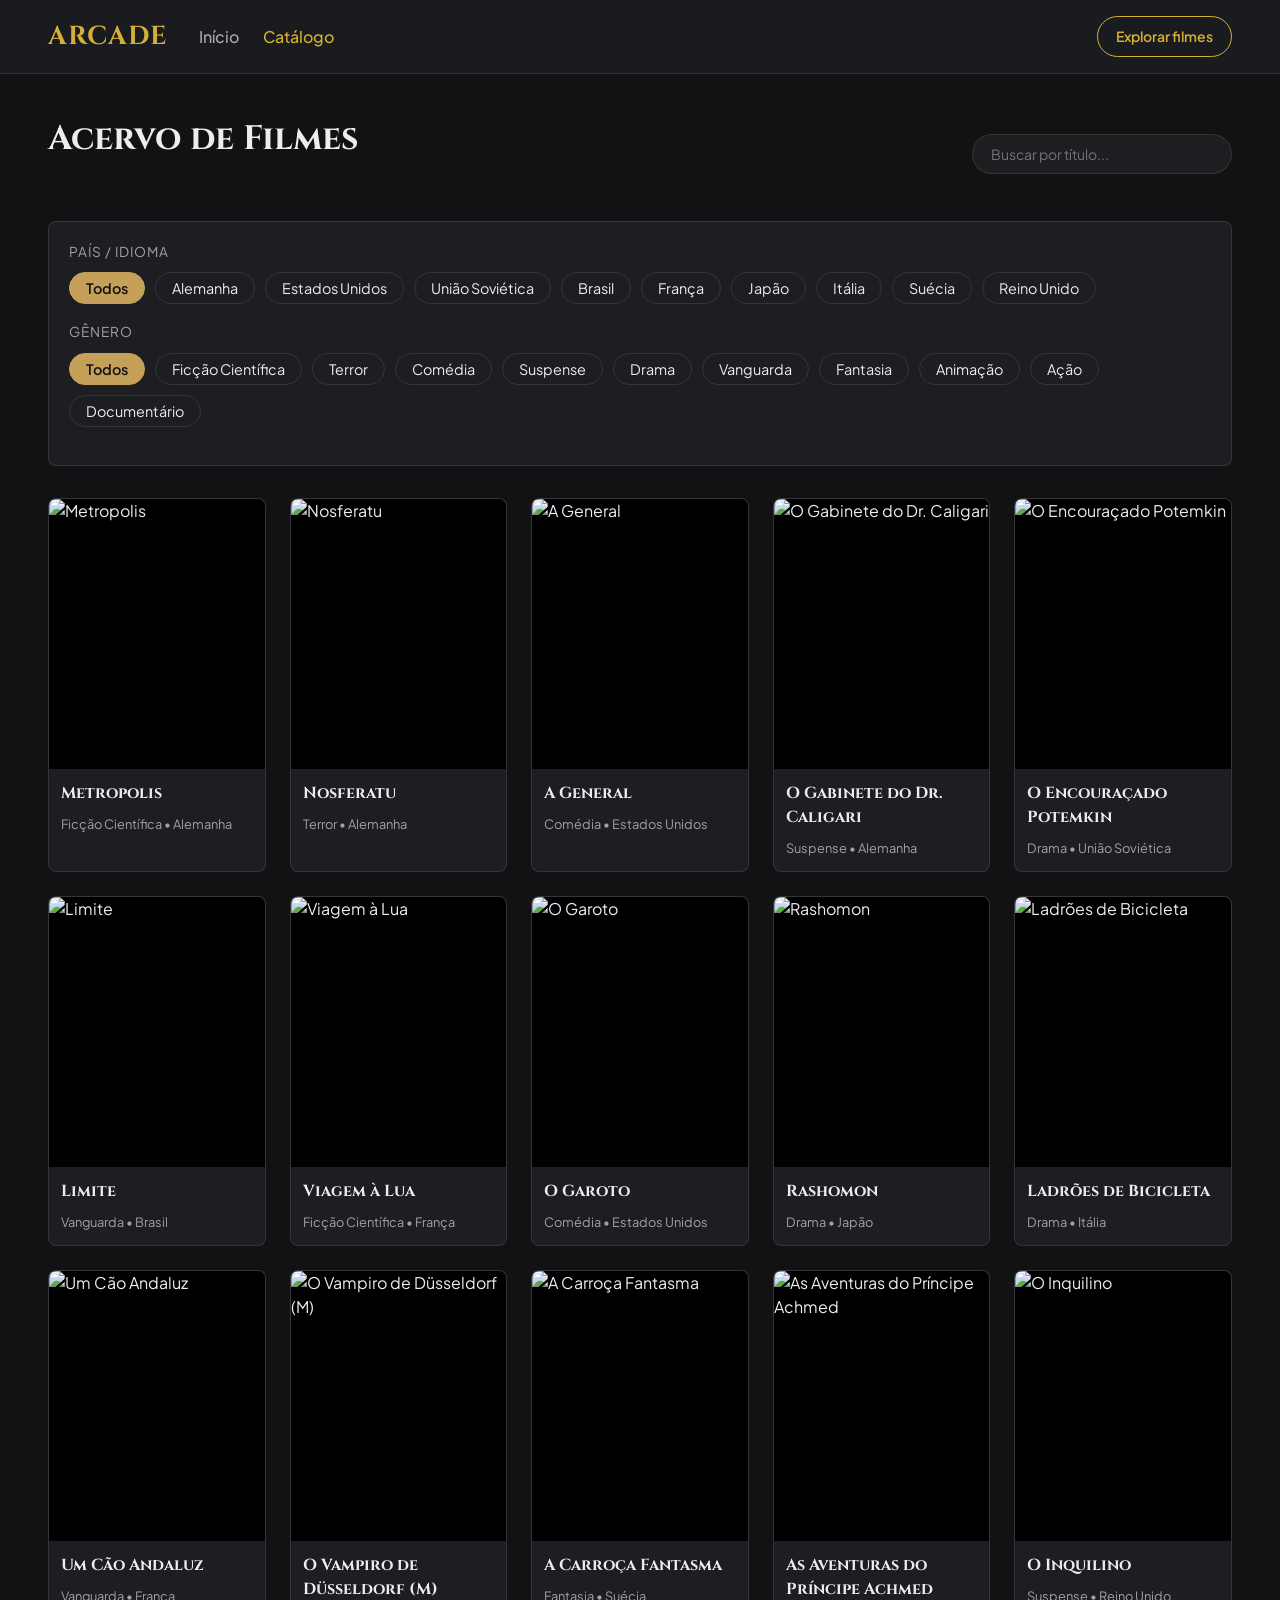
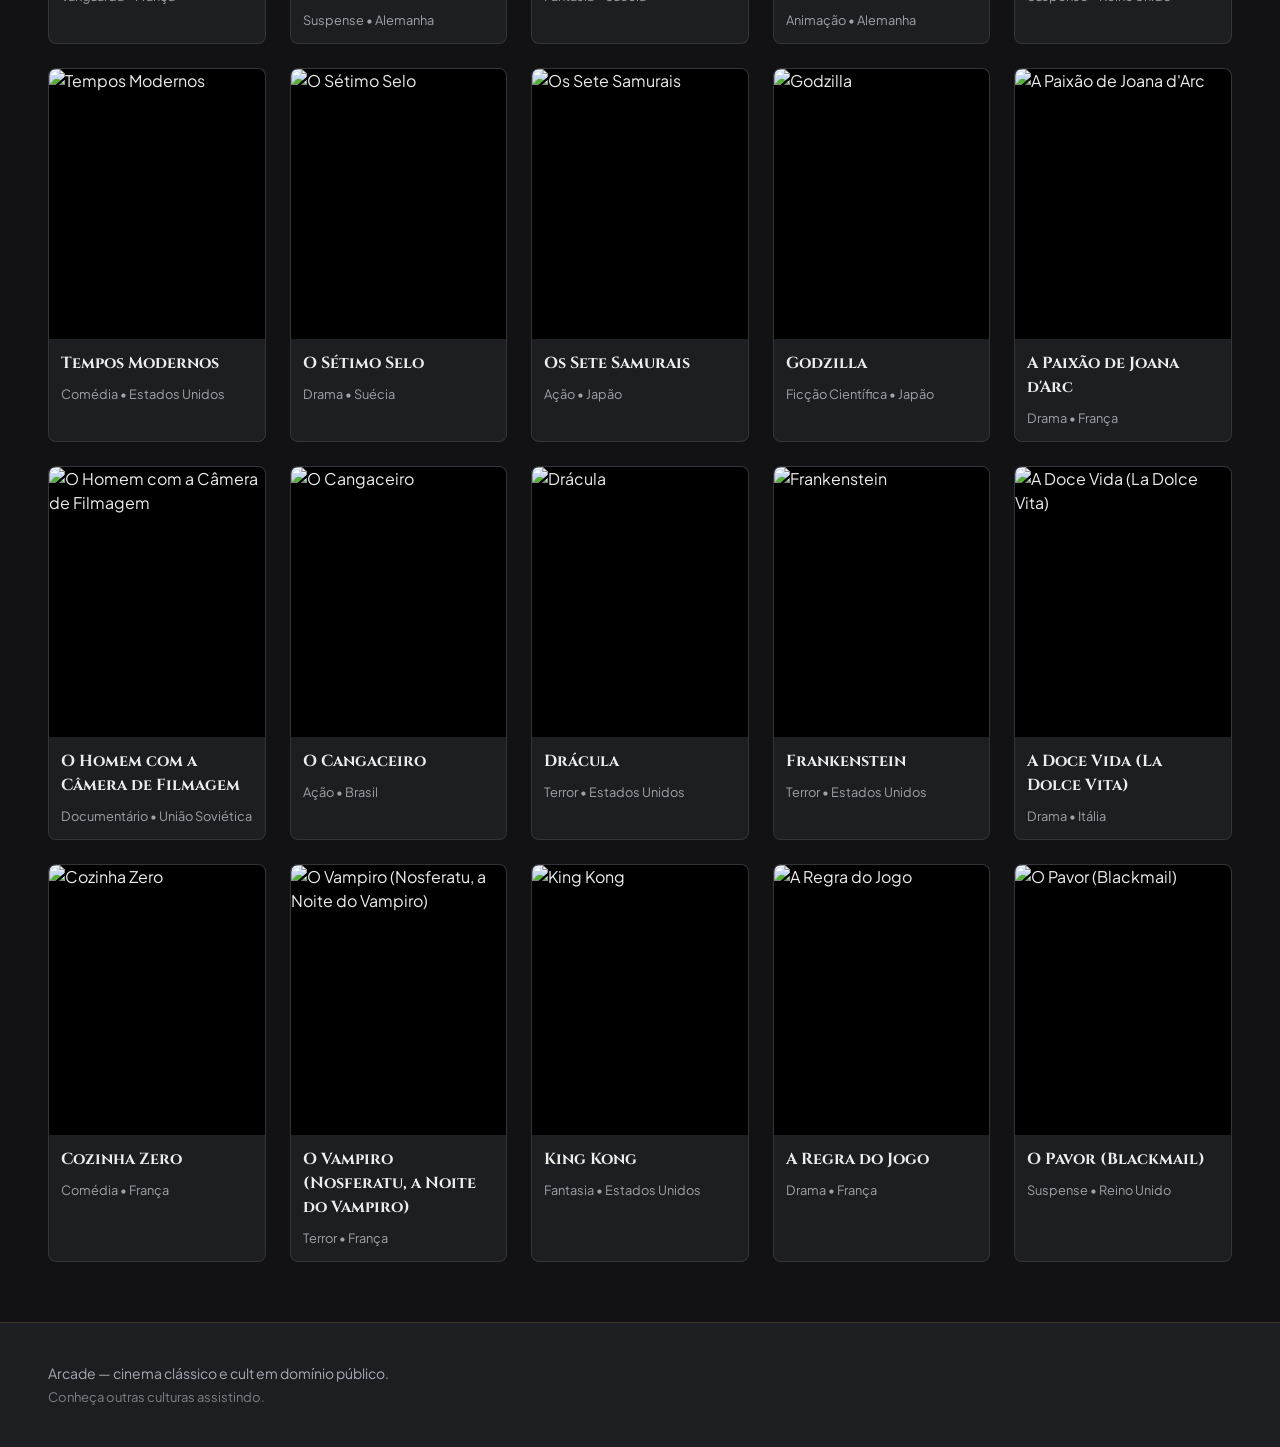
==== catalogo.html @ 97b7b211 "Adiciona catalogo de filmes e animacoes" ====
<!DOCTYPE html>
<html lang="pt-BR">
<head>
  <meta charset="UTF-8">
  <meta name="viewport" content="width=device-width, initial-scale=1.0">
  <title>Catálogo — Arcade</title>

  <!-- Fontes do Google: Cinzel (títulos) e Plus Jakarta Sans (texto/interface) -->
  <link rel="preconnect" href="https://fonts.googleapis.com">
  <link rel="preconnect" href="https://fonts.gstatic.com" crossorigin>
  <link href="https://fonts.googleapis.com/css2?family=Cinzel:wght@400;600;700&family=Plus+Jakarta+Sans:wght@400;500;600;700&display=swap" rel="stylesheet">

  <!-- Arquivo de estilos unificado -->
  <link rel="stylesheet" href="css/estilo.css">
</head>
<body>

  <!-- ===== BARRA DE NAVEGAÇÃO (topo) ===== -->
  <header class="topo">
    <a href="index.html" class="logo">Arcade</a>
    
    <nav class="menu">
      <a href="index.html">Início</a>
      <a href="catalogo.html" class="ativo">Catálogo</a>
    </nav>
    
    <a href="catalogo.html" class="botao-busca">Explorar filmes</a>
  </header>

  <!-- ===== CONTEÚDO PRINCIPAL DO CATÁLOGO ===== -->
  <main class="catalogo">
    <div class="catalogo-cabecalho">
      <h1 class="catalogo-titulo">Acervo de Filmes</h1>
      
      <!-- Campo de Busca Direta -->
      <div class="busca-container">
        <input 
          type="text" 
          id="campo-busca" 
          placeholder="Buscar por título..." 
          class="campo-busca"
        >
      </div>
    </div>

    <!-- Área de Filtros -->
    <div class="painel-filtros">
      <!-- Filtro por PAÍS (preenchido pelo JS) -->
      <div class="filtro-grupo">
        <p class="filtro-label">País / Idioma</p>
        <div class="filtro-botoes" id="filtros-pais"></div>
      </div>

      <!-- Filtro por GÊNERO (preenchido pelo JS) -->
      <div class="filtro-grupo">
        <p class="filtro-label">Gênero</p>
        <div class="filtro-botoes" id="filtros-genero"></div>
      </div>
    </div>

    <!-- Grade onde as capas dos filmes aparecem -->
    <div class="grade" id="grade"></div>
  </main>

  <!-- ===== RODAPÉ ===== -->
  <footer class="rodape">
    <p>Arcade — cinema clássico e cult em domínio público.</p>
    <p class="rodape-fraco">Conheça outras culturas assistindo.</p>
  </footer>

  <!-- Script do Catálogo -->
  <script src="js/catalogo.js"></script>
</body>
</html>
---- css/estilo.css ----
/* =========================================================
   VARIÁVEIS DE COR E FONTE — TEMA ARCADE (DARK MODE + LATÃO)
   ========================================================= */
:root {
  --fundo:        #121214;  /* Dark Mode Base (cinza quase preto) */
  --superficie:   #1D1E22;  /* Superfícies e cards */
  --superficie-2: #27282D;  /* Variação sutil para hovers */
  --ambar:        #D4AF37;  /* Accent principal (Ouro Velho / Latão) */
  --ambar-forte:  #C5A059;  /* Variação tom suave/ouro clássico */
  --texto:        #E1E1E6;  /* Texto principal legível e confortável */
  --texto-fraco:  #A8A8B3;  /* Texto secundário */
  --borda:        rgba(212, 175, 55, 0.15); /* Borda sutil em tom dourado */

  --fonte-titulo: "Cinzel", "Playfair Display", Georgia, serif;
  --fonte-texto:  "Plus Jakarta Sans", "Inter", system-ui, sans-serif;
}

/* =========================================================
   RESET BÁSICO
   ========================================================= */
* {
  margin: 0;
  padding: 0;
  box-sizing: border-box;
}

body {
  font-family: var(--fonte-texto);
  background-color: var(--fundo);
  color: var(--texto);
  line-height: 1.5;
  -webkit-font-smoothing: antialiased;
}

a {
  color: inherit;
  text-decoration: none;
}

img {
  display: block;
  width: 100%;
}

/* =========================================================
   BARRA DE NAVEGAÇÃO (topo)
   ========================================================= */
.topo {
  position: sticky;
  top: 0;
  z-index: 100;
  display: flex;
  align-items: center;
  gap: 32px;
  padding: 16px 48px;
  background-color: rgba(29, 30, 34, 0.85); /* Tom da superfície translúcido */
  backdrop-filter: blur(10px);
  border-bottom: 1px solid var(--borda);
}

.logo {
  font-family: var(--fonte-titulo);
  font-size: 26px;
  font-weight: 700;
  color: var(--ambar);
  letter-spacing: 1px;
  text-transform: uppercase;
}

.menu {
  display: flex;
  gap: 24px;
}

.menu a {
  color: var(--texto-fraco);
  font-weight: 500;
  transition: color 0.2s;
}

.menu a:hover,
.menu a.ativo {
  color: var(--ambar);
}

.botao-busca {
  margin-left: auto;
  padding: 9px 18px;
  border: 1px solid var(--ambar);
  border-radius: 999px;
  color: var(--ambar);
  font-weight: 600;
  font-size: 14px;
  transition: all 0.2s;
}

.botao-busca:hover {
  background-color: var(--ambar);
  color: #121214;
}

/* =========================================================
   DESTAQUE (hero) — O filme grande do topo
   ========================================================= */
.destaque {
  position: relative;
  min-height: 78vh;
  display: flex;
  align-items: flex-end;
  padding: 48px;
  background-size: cover;
  background-position: center;
}

.destaque::before {
  content: "";
  position: absolute;
  inset: 0;
  background: linear-gradient(
    to top,
    var(--fundo) 5%,
    rgba(18, 18, 20, 0.6) 50%,
    rgba(18, 18, 20, 0.2) 100%
  );
}

.destaque-conteudo {
  position: relative;
  z-index: 2;
  max-width: 620px;
}

.destaque-eyebrow {
  font-size: 13px;
  letter-spacing: 2px;
  text-transform: uppercase;
  color: var(--ambar);
  margin-bottom: 12px;
  font-weight: 600;
}

.destaque-titulo {
  font-family: var(--fonte-titulo);
  font-size: 64px;
  font-weight: 700;
  line-height: 1.05;
  margin-bottom: 16px;
  color: #FFFFFF;
}

.destaque-sinopse {
  font-size: 17px;
  color: var(--texto-fraco);
  margin-bottom: 24px;
}

.destaque-botoes {
  display: flex;
  gap: 12px;
}

.btn {
  display: inline-block;
  padding: 12px 26px;
  border-radius: 6px;
  font-weight: 600;
  font-size: 15px;
  cursor: pointer;
  transition: transform 0.15s, background 0.2s;
}

.btn:hover { transform: translateY(-2px); }

.btn-principal {
  background-color: var(--ambar);
  color: #121214;
}

.btn-principal:hover { background-color: var(--ambar-forte); }

.btn-secundario {
  background-color: var(--superficie);
  color: var(--texto);
  border: 1px solid var(--borda);
}

.btn-secundario:hover { background-color: var(--superficie-2); }

/* =========================================================
   FILEIRAS DE FILMES
   ========================================================= */
.fileiras {
  padding: 40px 48px 20px;
}

.fileira {
  margin-bottom: 44px;
}

.fileira-titulo {
  font-family: var(--fonte-titulo);
  font-size: 24px;
  font-weight: 600;
  margin-bottom: 16px;
  color: #FFFFFF;
}

.fileira-lista {
  display: flex;
  gap: 16px;
  overflow-x: auto;
  padding-bottom: 8px;
  scroll-behavior: smooth;
}

/* =========================================================
   CARD DE FILME
   ========================================================= */
.card {
  flex: 0 0 200px;
  border-radius: 8px;
  overflow: hidden;
  background-color: var(--superficie);
  border: 1px solid var(--borda);
  transition: transform 0.2s, background-color 0.2s;
  position: relative;
}

.card:hover {
  transform: translateY(-4px);
  background-color: var(--superficie-2);
}

.card-capa {
  aspect-ratio: 2 / 3;
  object-fit: cover;
}

.card-info {
  padding: 12px;
}

.card-titulo {
  font-size: 15px;
  font-weight: 600;
  margin-bottom: 4px;
  white-space: nowrap;
  overflow: hidden;
  text-overflow: ellipsis;
}

.card-meta {
  font-size: 12px;
  color: var(--texto-fraco);
}

/* =========================================================
   RODAPÉ
   ========================================================= */
.rodape {
  padding: 40px 48px;
  background-color: var(--superficie);
  border-top: 1px solid var(--borda);
  color: var(--texto-fraco);
  font-size: 14px;
}

.rodape-fraco {
  margin-top: 4px;
  font-size: 13px;
  opacity: 0.7;
}

/* =========================================================
   RESPONSIVO
   ========================================================= */
@media (max-width: 640px) {
  .topo      { padding: 12px 20px; gap: 16px; }
  .destaque  { padding: 24px; min-height: 70vh; }
  .destaque-titulo { font-size: 40px; }
  .fileiras  { padding: 24px 20px; }
  .card      { flex-basis: 150px; }
  .menu      { display: none; }
}

/* =========================================================
   PÁGINA DO FILME (detalhes)
   ========================================================= */
.detalhe-banner {
  position: relative;
  min-height: 60vh;
  background-size: cover;
  background-position: center;
}

.detalhe-banner::after {
  content: "";
  position: absolute;
  inset: 0;
  background: linear-gradient(to top, var(--fundo) 2%, transparent 70%);
}

.detalhe-conteudo {
  max-width: 900px;
  margin: 0 auto;
  padding: 0 48px 60px;
  margin-top: -120px;
  position: relative;
  z-index: 2;
}

.detalhe-titulo {
  font-family: var(--fonte-titulo);
  font-size: 52px;
  font-weight: 700;
  line-height: 1.05;
  margin-bottom: 12px;
}

.detalhe-meta {
  color: var(--ambar);
  font-size: 15px;
  letter-spacing: 1px;
  margin-bottom: 24px;
}

.detalhe-botoes {
  margin-bottom: 40px;
}

.detalhe-secao-titulo {
  font-family: var(--fonte-titulo);
  font-size: 22px;
  font-weight: 600;
  margin-bottom: 10px;
}

.detalhe-texto {
  color: var(--texto-fraco);
  font-size: 16px;
  margin-bottom: 32px;
  max-width: 680px;
}

.contexto-box {
  background-color: var(--superficie);
  border-left: 3px solid var(--ambar);
  border-radius: 6px;
  padding: 20px 24px;
  margin-bottom: 32px;
  max-width: 680px;
}

.contexto-box .detalhe-secao-titulo {
  color: var(--ambar);
  margin-bottom: 8px;
}

.contexto-box p {
  color: var(--texto-fraco);
  font-size: 15px;
}

.voltar {
  display: inline-block;
  padding: 20px 48px 0;
  color: var(--texto-fraco);
  font-size: 14px;
}
.voltar:hover { color: var(--texto); }

/* =========================================================
   PÁGINA DE CATÁLOGO
   ========================================================= */
.catalogo {
  padding: 40px 48px 60px;
}

.catalogo-titulo {
  font-family: var(--fonte-titulo);
  font-size: 34px;
  font-weight: 700;
  margin-bottom: 28px;
}

.filtro-grupo {
  margin-bottom: 18px;
}

.filtro-label {
  font-size: 12px;
  letter-spacing: 2px;
  text-transform: uppercase;
  color: var(--texto-fraco);
  margin-bottom: 10px;
}

.filtro-botoes {
  display: flex;
  flex-wrap: wrap;
  gap: 8px;
}

.filtro-botao {
  padding: 7px 16px;
  border: 1px solid var(--borda);
  border-radius: 999px;
  background-color: var(--superficie);
  color: var(--texto-fraco);
  font-size: 14px;
  font-family: var(--fonte-texto);
  cursor: pointer;
  transition: all 0.2s;
}

.filtro-botao:hover {
  color: var(--texto);
  border-color: var(--ambar);
}

.filtro-botao.ativo {
  background-color: var(--ambar);
  border-color: var(--ambar);
  color: #121214;
  font-weight: 600;
}

.grade {
  display: grid;
  grid-template-columns: repeat(auto-fill, minmax(180px, 1fr));
  gap: 20px;
  margin-top: 32px;
}

.sem-resultado {
  color: var(--texto-fraco);
  margin-top: 32px;
  font-size: 16px;
}

/* =========================================================
   PÁGINA DO PLAYER
   ========================================================= */
.player-tela {
  min-height: 100vh;
  background-color: #000;
  display: flex;
  flex-direction: column;
  align-items: center;
  justify-content: center;
  gap: 20px;
  padding: 20px;
}

.player-caixa {
  width: 100%;
  max-width: 1100px;
  aspect-ratio: 16 / 9;
  background-color: #000;
}

.player-caixa iframe,
.player-caixa video {
  width: 100%;
  height: 100%;
  border: none;
}

.player-titulo {
  color: var(--texto);
  font-family: var(--fonte-titulo);
  font-size: 20px;
}

.player-voltar {
  color: var(--ambar);
  font-size: 14px;
}
.player-voltar:hover { color: var(--ambar-forte); }
/* =========================================================
   MELHORIAS ESPECÍFICAS DO CATÁLOGO
   ========================================================= */

.catalogo-cabecalho {
  display: flex;
  justify-content: space-between;
  align-items: center;
  flex-wrap: wrap;
  gap: 16px;
  margin-bottom: 28px;
}

.campo-busca {
  background-color: var(--superficie);
  border: 1px solid var(--borda);
  color: var(--texto);
  padding: 10px 18px;
  border-radius: 999px;
  font-family: var(--fonte-texto);
  font-size: 14px;
  width: 260px;
  outline: none;
  transition: border-color 0.2s, box-shadow 0.2s;
}

.campo-busca:focus {
  border-color: var(--ambar);
  box-shadow: 0 0 8px rgba(212, 175, 55, 0.2);
}

.painel-filtros {
  background-color: var(--superficie);
  border: 1px solid var(--borda);
  border-radius: 8px;
  padding: 20px;
  margin-bottom: 32px;
}
/* ===== VARIÁVEIS DE CORES E FONTES ===== */
:root {
  --fundo-principal: #121214;
  --superficie: #1D1E22;
  --ouro-velho: #C5A059;
  --ouro-brilho: #D4AF37;
  --vinho-profundo: #6B1D2F;
  --texto-principal: #EDEDED;
  --texto-secundario: #A1A1AA;
  --borda-sutil: rgba(255, 255, 255, 0.1);
  --fonte-titulo: 'Cinzel', serif;
  --fonte-corpo: 'Plus Jakarta Sans', sans-serif;
}

/* Base Geral */
body {
  background-color: var(--fundo-principal);
  color: var(--texto-principal);
  font-family: var(--fonte-corpo);
  margin: 0;
  padding: 0;
}

h1, h2, h3, .logo {
  font-family: var(--fonte-titulo);
}

/* ===== PAINEL DE FILTROS ===== */
.painel-filtros {
  background-color: var(--superficie);
  border: 1px solid var(--borda-sutil);
  border-radius: 8px;
  padding: 20px;
  margin-bottom: 30px;
}

.filtro-label {
  color: var(--texto-secundario);
  font-size: 0.85rem;
  text-transform: uppercase;
  letter-spacing: 1px;
  margin-bottom: 10px;
}

/* Botões dos Filtros (Pills Visual) */
.filtro-botoes {
  display: flex;
  flex-wrap: wrap;
  gap: 10px;
  margin-bottom: 15px;
}

.btn-filtro {
  background-color: transparent;
  color: var(--texto-principal);
  border: 1px solid var(--borda-sutil);
  padding: 6px 16px;
  border-radius: 20px; /* Formato Pill/Tag */
  cursor: pointer;
  font-family: var(--fonte-corpo);
  font-size: 0.9rem;
  transition: all 0.3s ease;
}

.btn-filtro:hover {
  background-color: var(--vinho-profundo);
  border-color: var(--vinho-profundo);
  color: #ffffff;
}

.btn-filtro.ativo {
  background-color: var(--ouro-velho);
  border-color: var(--ouro-velho);
  color: #121214;
  font-weight: 600;
}

/* ===== GRADE DE FILMES ===== */
.grade {
  display: grid;
  grid-template-columns: repeat(auto-fill, minmax(180px, 1fr));
  gap: 24px;
}

/* Cards de Filme */
.card-filme {
  background-color: var(--superficie);
  border: 1px solid var(--borda-sutil);
  border-radius: 8px;
  overflow: hidden;
  transition: transform 0.3s ease, border-color 0.3s ease;
  display: flex;
  flex-direction: column;
}

.card-filme:hover {
  transform: translateY(-5px);
  border-color: var(--ouro-velho);
}

/* Tratamento dos Pôsteres */
.card-filme img {
  width: 100%;
  height: 270px;
  object-fit: cover; /* Garante que capas de tamanhos diferentes se ajustem uniformemente */
  background-color: #000;
}

.card-filme-info {
  padding: 12px;
}

.card-filme h3 {
  font-size: 1rem;
  margin: 0 0 6px 0;
  color: var(--texto-principal);
}

.card-filme .meta {
  font-size: 0.8rem;
  color: var(--texto-secundario);
}
/* ===== ANIMAÇÕES DOS GÊNEROS ===== */

/* 1. Terror: Tremor fantasmagórico com sombra vermelha */
.btn-filtro[data-genero="Terror"]:hover {
  animation: tremor 0.3s infinite ease-in-out;
  background-color: #3d0000;
  border-color: #ff0000;
  box-shadow: 0 0 12px rgba(255, 0, 0, 0.6);
  color: #ff8080;
}

@keyframes tremor {
  0% { transform: translate(0, 0) rotate(0deg); }
  25% { transform: translate(-2px, 1px) rotate(-1deg); }
  50% { transform: translate(2px, -1px) rotate(1deg); }
  75% { transform: translate(-1px, -1px) rotate(0deg); }
  100% { transform: translate(0, 0) rotate(0deg); }
}

/* 2. Ficção Científica: Brilho Neon Cyberpunk */
.btn-filtro[data-genero="Ficção Científica"]:hover {
  background-color: #002b36;
  border-color: #00f0ff;
  box-shadow: 0 0 15px #00f0ff;
  color: #00f0ff;
  transform: scale(1.05);
}

/* 3. Comédia: Quique divertido */
.btn-filtro[data-genero="Comédia"]:hover {
  animation: quique 0.4s ease infinite alternate;
  background-color: #4a3b00;
  border-color: #ffd700;
  color: #ffd700;
}

@keyframes quique {
  from { transform: translateY(0); }
  to { transform: translateY(-6px); }
}

/* 4. Suspense: Pulso Sombrio */
.btn-filtro[data-genero="Suspense"]:hover {
  animation: pulso 1.2s infinite;
  background-color: #1a1a24;
  border-color: #a855f7;
  color: #c084fc;
}

@keyframes pulso {
  0% { box-shadow: 0 0 0 0 rgba(168, 85, 247, 0.7); }
  70% { box-shadow: 0 0 0 10px rgba(168, 85, 247, 0); }
  100% { box-shadow: 0 0 0 0 rgba(168, 85, 247, 0); }
}

/* 5. Animação: Flutuação mágica */
.btn-filtro[data-genero="Animação"]:hover {
  background-color: #022c22;
  border-color: #34d399;
  color: #34d399;
  transform: rotate(-3deg) scale(1.08);
}
/* Animação rápida de transição para a grade de filmes */
.grade {
  display: grid;
  grid-template-columns: repeat(auto-fill, minmax(180px, 1fr));
  gap: 24px;
}

/* Efeito suave ao atualizar a lista */
.card-filme {
  animation: surgimentoRapido 0.3s ease-out forwards;
}

@keyframes surgimentoRapido {
  from {
    opacity: 0;
    transform: translateY(10px);
  }
  to {
    opacity: 1;
    transform: translateY(0);
  }
}
.card-filme {
  animation: surgimentoRapido 0.3s ease-out forwards;
}

@keyframes surgimentoRapido {
  from {
    opacity: 0;
    transform: translateY(10px);
  }
  to {
    opacity: 1;
    transform: translateY(0);
  }
}
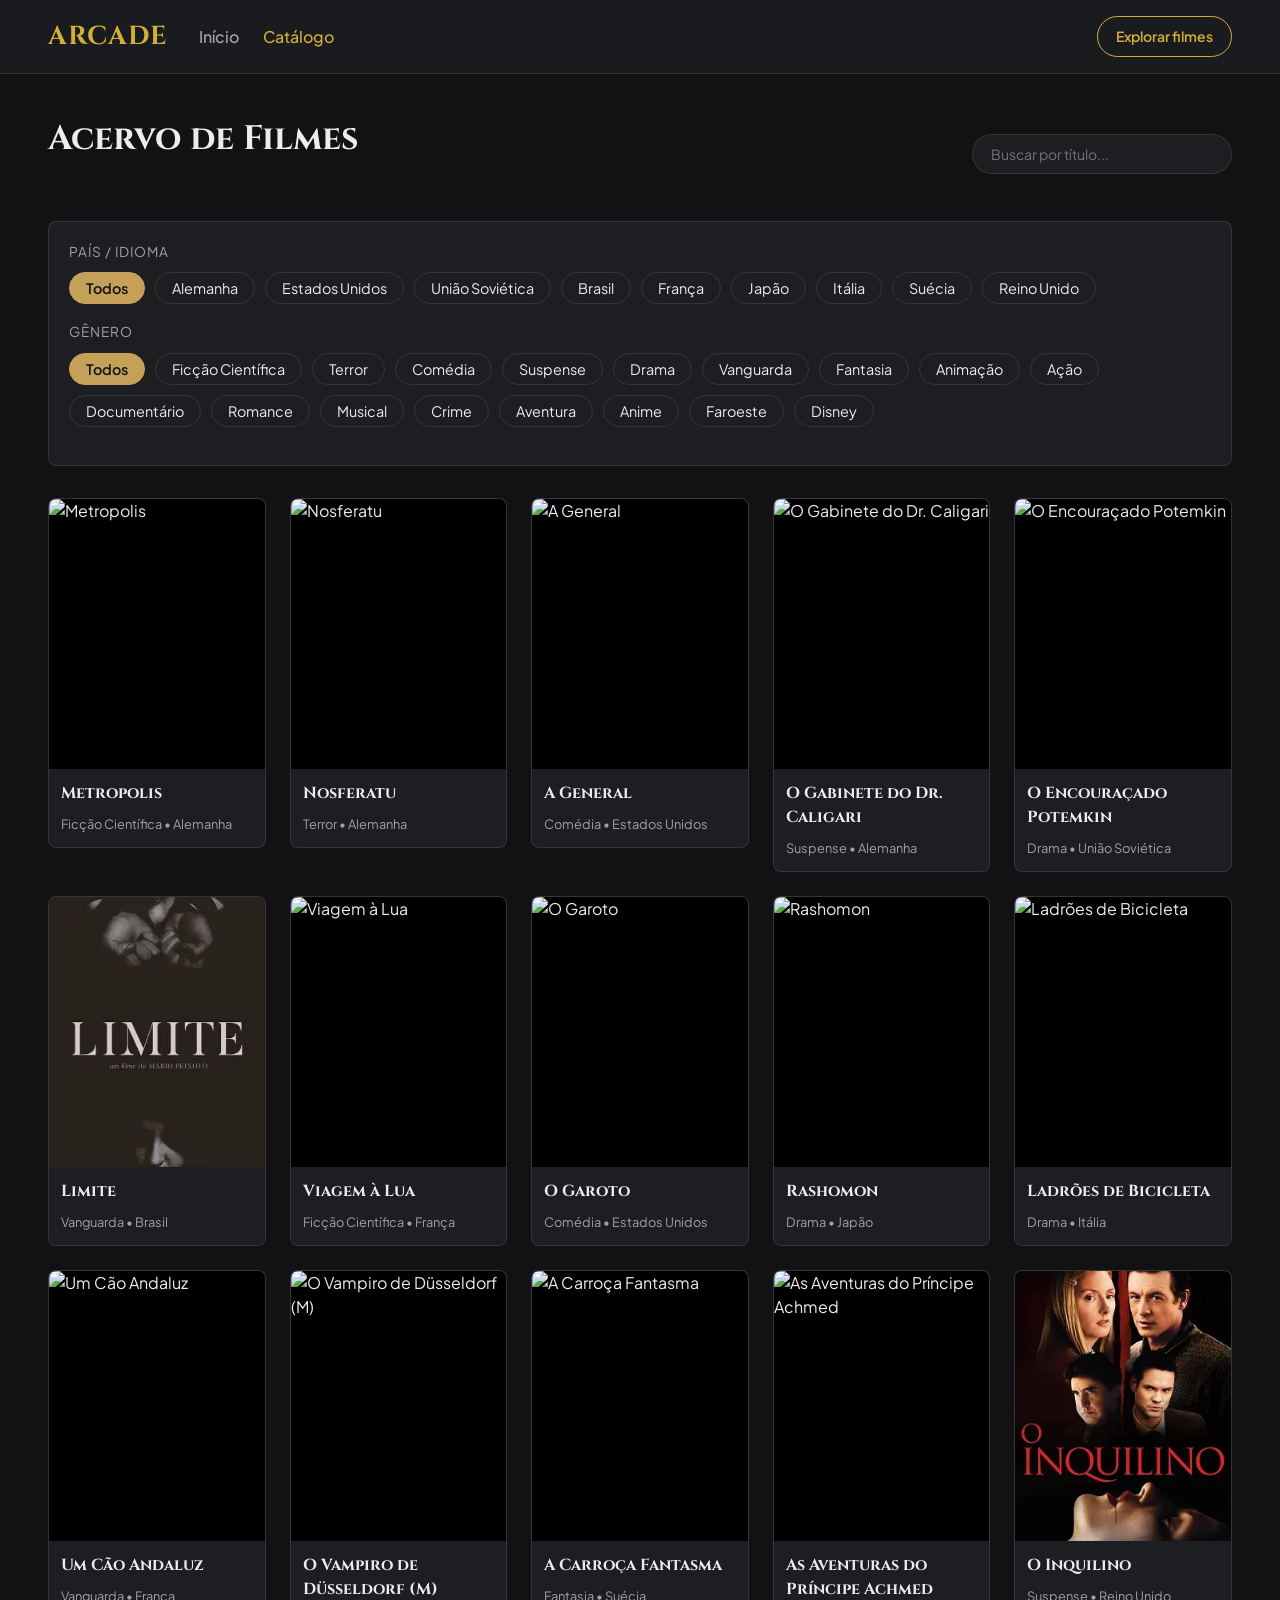
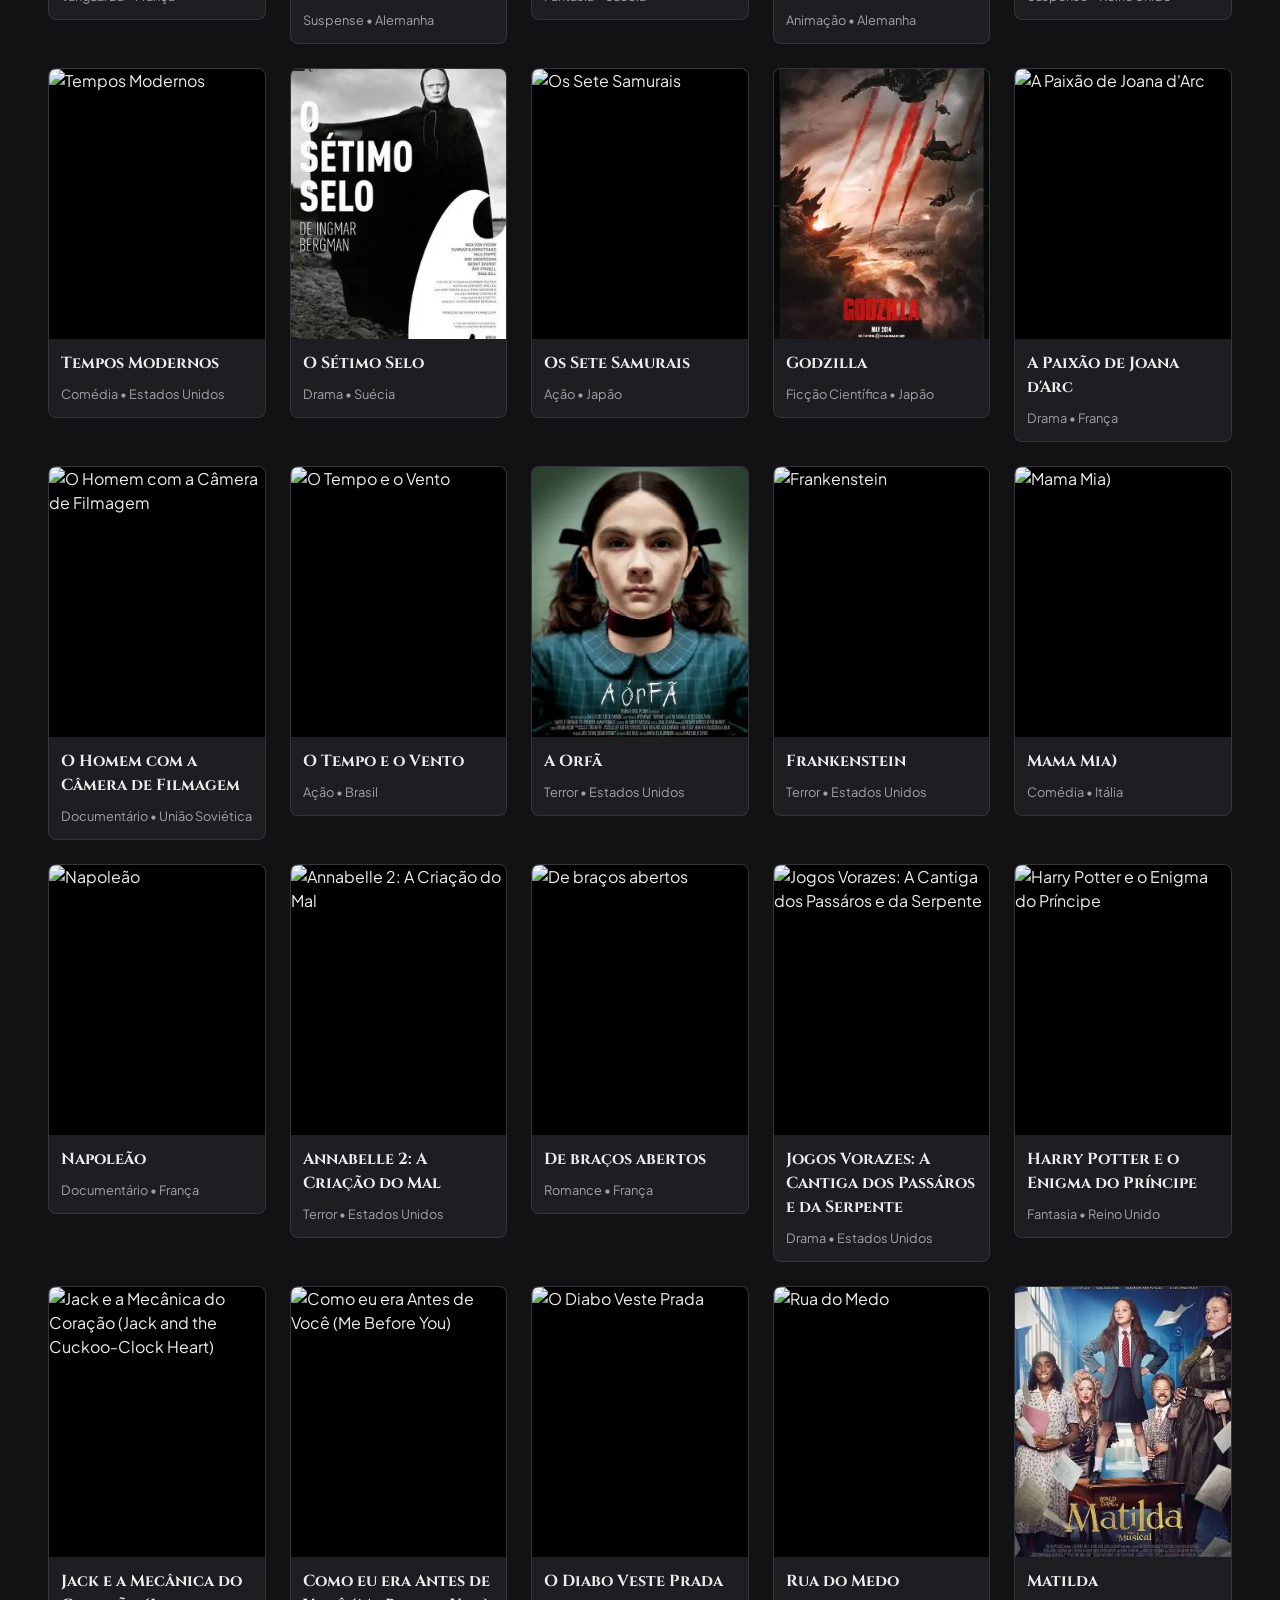
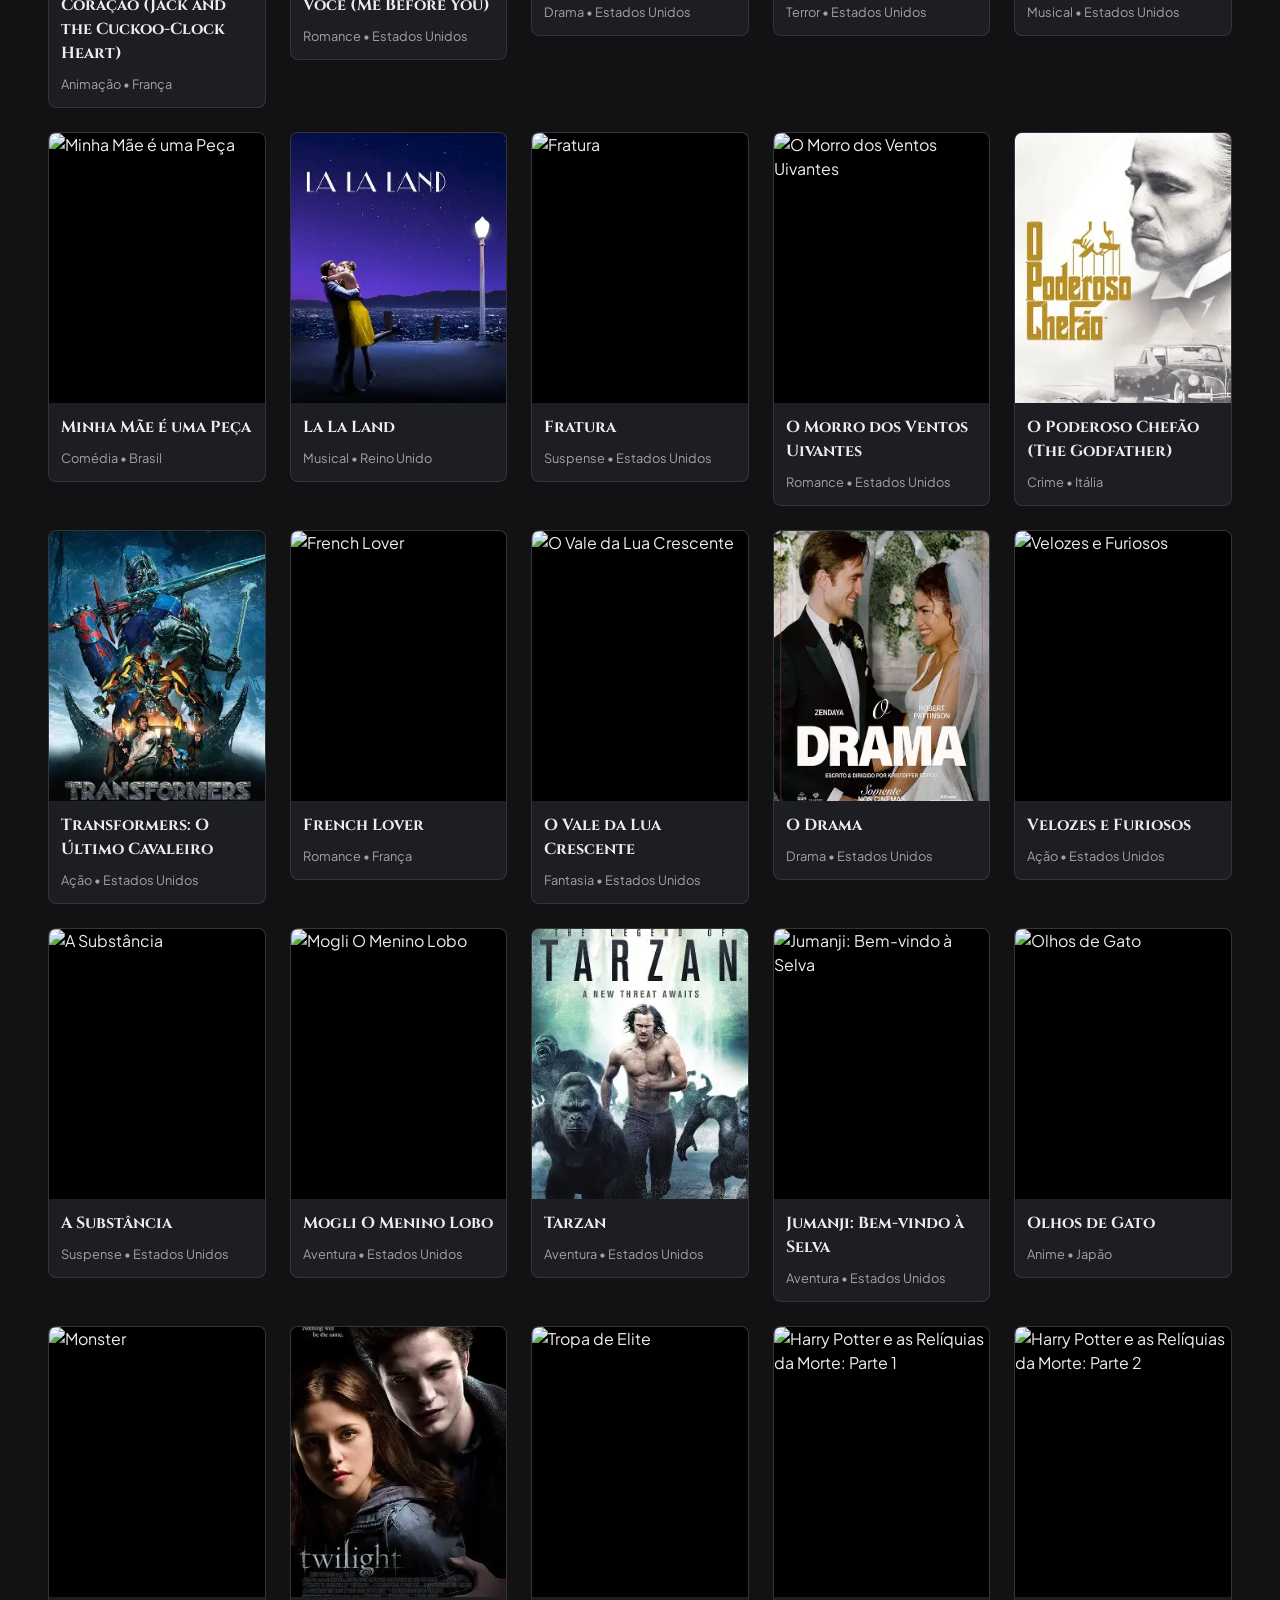
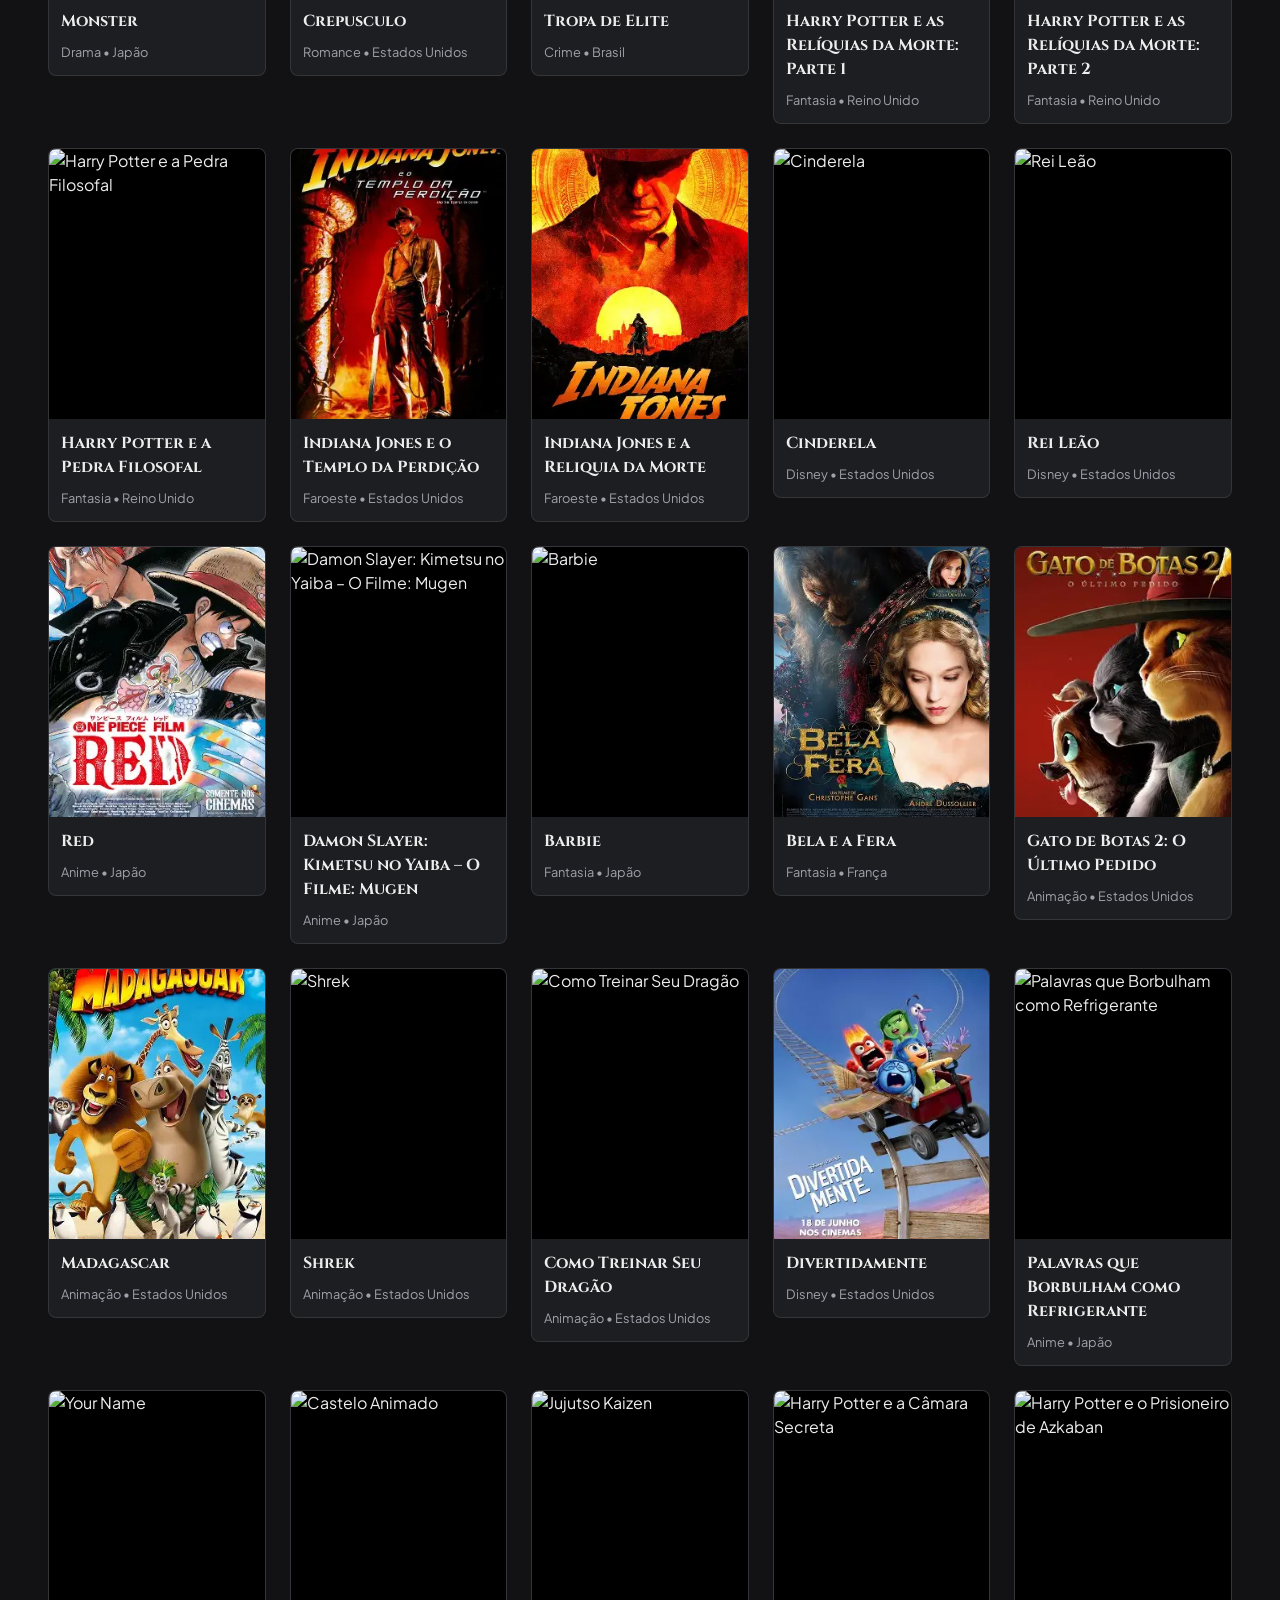
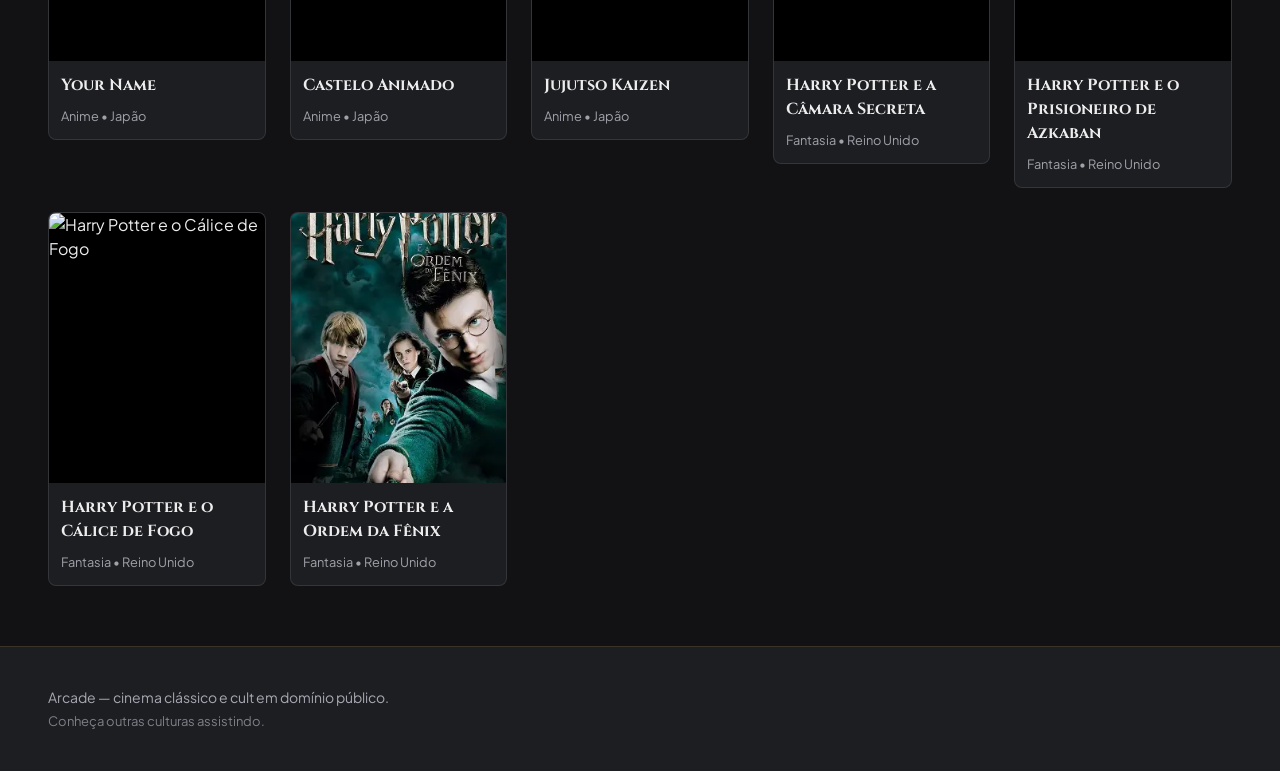
==== commit edc8d9c3: "add as animações" ====
--- a/catalogo.html
+++ b/catalogo.html
@@ -5,17 +5,15 @@
   <meta name="viewport" content="width=device-width, initial-scale=1.0">
   <title>Catálogo — Arcade</title>
 
-  <!-- Fontes do Google: Cinzel (títulos) e Plus Jakarta Sans (texto/interface) -->
   <link rel="preconnect" href="https://fonts.googleapis.com">
   <link rel="preconnect" href="https://fonts.gstatic.com" crossorigin>
   <link href="https://fonts.googleapis.com/css2?family=Cinzel:wght@400;600;700&family=Plus+Jakarta+Sans:wght@400;500;600;700&display=swap" rel="stylesheet">
 
-  <!-- Arquivo de estilos unificado -->
   <link rel="stylesheet" href="css/estilo.css">
+  <link rel="stylesheet" href="css/animacao.css">
 </head>
 <body>
 
-  <!-- ===== BARRA DE NAVEGAÇÃO (topo) ===== -->
   <header class="topo">
     <a href="index.html" class="logo">Arcade</a>
     
@@ -27,12 +25,10 @@
     <a href="catalogo.html" class="botao-busca">Explorar filmes</a>
   </header>
 
-  <!-- ===== CONTEÚDO PRINCIPAL DO CATÁLOGO ===== -->
   <main class="catalogo">
     <div class="catalogo-cabecalho">
       <h1 class="catalogo-titulo">Acervo de Filmes</h1>
       
-      <!-- Campo de Busca Direta -->
       <div class="busca-container">
         <input 
           type="text" 
@@ -43,32 +39,26 @@
       </div>
     </div>
 
-    <!-- Área de Filtros -->
     <div class="painel-filtros">
-      <!-- Filtro por PAÍS (preenchido pelo JS) -->
       <div class="filtro-grupo">
         <p class="filtro-label">País / Idioma</p>
         <div class="filtro-botoes" id="filtros-pais"></div>
       </div>
 
-      <!-- Filtro por GÊNERO (preenchido pelo JS) -->
       <div class="filtro-grupo">
         <p class="filtro-label">Gênero</p>
         <div class="filtro-botoes" id="filtros-genero"></div>
       </div>
     </div>
 
-    <!-- Grade onde as capas dos filmes aparecem -->
     <div class="grade" id="grade"></div>
   </main>
 
-  <!-- ===== RODAPÉ ===== -->
   <footer class="rodape">
     <p>Arcade — cinema clássico e cult em domínio público.</p>
     <p class="rodape-fraco">Conheça outras culturas assistindo.</p>
   </footer>
 
-  <!-- Script do Catálogo -->
   <script src="js/catalogo.js"></script>
 </body>
 </html>
--- a/css/estilo.css
+++ b/css/estilo.css
@@ -734,4 +734,9 @@
     opacity: 1;
     transform: translateY(0);
   }
+}
+.card-filme-link {
+  text-decoration: none;
+  color: inherit;
+  display: block;
 }
--- a/css/animacao.css
+++ b/css/animacao.css
@@ -0,0 +1,324 @@
+/* ==========================================
+   ANIMAÇÕES DINÂMICAS DE GÊNEROS DE FILMES
+   ========================================== */
+
+/* Container do Efeito que cobre a tela */
+.efeito-genero-overlay {
+  position: fixed !important;
+  top: 0 !important;
+  left: 0 !important;
+  width: 100vw !important;
+  height: 100vh !important;
+  pointer-events: none !important;
+  z-index: 99999 !important;
+  display: flex !important;
+  align-items: center !important;
+  justify-content: center !important;
+  font-size: 7rem;
+  animation: animarEntradaSaida 1.2s cubic-bezier(0.175, 0.885, 0.32, 1.275) forwards;
+}
+
+/* Base dos Emojis/Ícones */
+.efeito-genero-overlay::after {
+  display: inline-block;
+}
+
+/* Animação Principal de Entrada, Destaque e Saída */
+@keyframes animarEntradaSaida {
+  0% {
+    opacity: 0;
+    transform: scale(0.2) rotate(-10deg);
+  }
+  40% {
+    opacity: 1;
+    transform: scale(1.3) rotate(5deg);
+  }
+  70% {
+    opacity: 1;
+    transform: scale(1.1) rotate(0deg);
+  }
+  100% {
+    opacity: 0;
+    transform: scale(1.8) rotate(10deg);
+  }
+}
+
+/* --- ANIMAÇÕES ESPECÍFICAS DE CADA GÊNERO --- */
+
+/* 💖 ROMANCE: Corações Flutuantes e Rosados */
+.efeito-romance {
+  background: radial-gradient(circle, rgba(255, 105, 180, 0.35) 0%, transparent 75%);
+}
+.efeito-romance::after {
+  content: '💖 ✨ 💋';
+  filter: drop-shadow(0 0 25px #ff1493);
+  animation: pulsarCoracao 0.6s infinite alternate;
+}
+@keyframes pulsarCoracao {
+  0% { transform: scale(1); }
+  100% { transform: scale(1.25); }
+}
+
+/* 👻 TERROR: Tremor Sombrio e Sangrento */
+.efeito-terror {
+  background: rgba(0, 0, 0, 0.88);
+  box-shadow: inset 0 0 120px #ff0000;
+}
+.efeito-terror::after {
+  content: '👻 🩸 💀';
+  filter: drop-shadow(0 0 25px #ff0000);
+  animation: tremerTerror 0.1s infinite;
+}
+@keyframes tremerTerror {
+  0% { transform: translate(3px, 3px) rotate(0deg); }
+  50% { transform: translate(-3px, -3px) rotate(-2deg); }
+  100% { transform: translate(3px, -3px) rotate(2deg); }
+}
+
+/* 😂 COMÉDIA: Explosão Alegre e Divertida */
+.efeito-comedia {
+  background: radial-gradient(circle, rgba(255, 215, 0, 0.4) 0%, transparent 75%);
+}
+.efeito-comedia::after {
+  content: '😂 🎭 🤪';
+  filter: drop-shadow(0 0 20px #ffd700);
+  animation: balancarComedia 0.3s infinite alternate ease-in-out;
+}
+@keyframes balancarComedia {
+  0% { transform: rotate(-15deg) scale(1); }
+  100% { transform: rotate(15deg) scale(1.2); }
+}
+
+/* 🏰 DISNEY / ANIMAÇÃO: Brilho Mágico */
+.efeito-disney, .efeito-animacao {
+  background: radial-gradient(circle, rgba(0, 191, 255, 0.4) 0%, transparent 75%);
+}
+.efeito-disney::after, .efeito-animacao::after {
+  content: '🐭 ✨ 🏰';
+  filter: drop-shadow(0 0 30px #00bfff);
+  animation: giroMagico 1.2s ease-in-out;
+}
+@keyframes giroMagico {
+  0% { transform: rotate(0deg) scale(0.5); }
+  50% { transform: rotate(180deg) scale(1.3); }
+  100% { transform: rotate(360deg) scale(1.6); }
+}
+
+/* 🚀 FICÇÃO CIENTÍFICA: Portal Alienígena/Neon */
+.efeito-ficcao-cientifica {
+  background: radial-gradient(circle, rgba(0, 255, 204, 0.35) 0%, transparent 75%);
+}
+.efeito-ficcao-cientifica::after {
+  content: '🛸 🪐 👾';
+  filter: drop-shadow(0 0 25px #00ffcc);
+  animation: flutuarAlien 0.8s infinite alternate ease-in-out;
+}
+@keyframes flutuarAlien {
+  0% { transform: translateY(-15px); }
+  100% { transform: translateY(15px); }
+}
+
+/* 🔍 SUSPENSE: Lupa e Olho Vigilante */
+.efeito-suspense {
+  background: rgba(15, 23, 42, 0.85);
+}
+.efeito-suspense::after {
+  content: '🔍 👁️ 🕵️';
+  filter: drop-shadow(0 0 15px #94a3b8);
+}
+
+/* 💥 AÇÃO: Explosão de Impacto */
+.efeito-acao {
+  background: radial-gradient(circle, rgba(255, 69, 0, 0.4) 0%, transparent 75%);
+}
+.efeito-acao::after {
+  content: '💥 💣 ⚡';
+  filter: drop-shadow(0 0 30px #ff4500);
+  animation: impactoAcao 0.2s ease-out;
+}
+@keyframes impactoAcao {
+  0% { transform: scale(0.1); }
+  50% { transform: scale(1.5); }
+  100% { transform: scale(1.1); }
+}
+
+/* 🤠 FAROESTE: Poeira e Duelo no Deserto */
+.efeito-faroeste {
+  background: radial-gradient(circle, rgba(210, 105, 30, 0.4) 0%, transparent 75%);
+}
+.efeito-faroeste::after {
+  content: '🤠 🌵 🌵';
+  filter: drop-shadow(0 0 20px #d2691e);
+  animation: rolarFaroeste 1.2s linear;
+}
+@keyframes rolarFaroeste {
+  0% { transform: translateX(-100px) rotate(0deg); }
+  100% { transform: translateX(100px) rotate(360deg); }
+}
+
+/* 🎵 MUSICAL: Notas Dançantes */
+.efeito-musical {
+  background: radial-gradient(circle, rgba(147, 112, 219, 0.4) 0%, transparent 75%);
+}
+.efeito-musical::after {
+  content: '🎶 🎼 🎤';
+  filter: drop-shadow(0 0 20px #9370db);
+  animation: dancaNotas 0.5s infinite alternate ease-in-out;
+}
+@keyframes dancaNotas {
+  0% { transform: translateY(0) scale(1); }
+  100% { transform: translateY(-20px) scale(1.2); }
+}
+
+/* 🐉 ANIME / FANTASIA: Poder Mágico/Dragon */
+.efeito-anime, .efeito-fantasia {
+  background: radial-gradient(circle, rgba(255, 0, 128, 0.35) 0%, transparent 75%);
+}
+.efeito-anime::after, .efeito-fantasia::after {
+  content: '⚡ 🔮 🐉';
+  filter: drop-shadow(0 0 25px #ff0080);
+  animation: brilhoPoder 0.4s infinite alternate;
+}
+@keyframes brilhoPoder {
+  0% { filter: drop-shadow(0 0 10px #ff0080); }
+  100% { filter: drop-shadow(0 0 35px #00ffff); }
+}
+
+/* 🚨 CRIME: Sirene Policial */
+.efeito-crime {
+  background: rgba(0, 0, 0, 0.8);
+  animation: sirenePolicia 0.4s infinite alternate, animarEntradaSaida 1.2s forwards;
+}
+.efeito-crime::after {
+  content: '🚨 🔫 🏎️';
+  filter: drop-shadow(0 0 20px #ff0000);
+}
+@keyframes sirenePolicia {
+  0% { box-shadow: inset 0 0 80px #ff0000; }
+  100% { box-shadow: inset 0 0 80px #0000ff; }
+}
+
+/* 🎭 DRAMA: Máscaras e Emoção */
+.efeito-drama {
+  background: radial-gradient(circle, rgba(100, 116, 139, 0.4) 0%, transparent 75%);
+}
+.efeito-drama::after {
+  content: '🎭 💔 🥀';
+  filter: drop-shadow(0 0 20px #cbd5e1);
+}
+
+/* 🎬 DOCUMENTÁRIO: Filmadora em Ação */
+.efeito-documentario {
+  background: radial-gradient(circle, rgba(234, 179, 8, 0.35) 0%, transparent 75%);
+}
+.efeito-documentario::after {
+  content: '📹 🌍 📜';
+  filter: drop-shadow(0 0 20px #eab308);
+}
+
+/* 🎨 VANGUARDA: Arte Abstrata e Psicodélica */
+.efeito-vanguarda {
+  background: radial-gradient(circle, rgba(168, 85, 247, 0.4) 0%, transparent 75%);
+}
+.efeito-vanguarda::after {
+  content: '🎨 🌀 👁️‍🗨️';
+  filter: drop-shadow(0 0 25px #a855f7);
+  animation: giroPsicodelico 1.2s infinite linear;
+}
+@keyframes giroPsicodelico {
+  0% { transform: rotate(0deg); }
+  100% { transform: rotate(360deg); }
+}
+
+/* 🧭 AVENTURA: Mapa e Exploração */
+.efeito-aventura {
+  background: radial-gradient(circle, rgba(34, 197, 94, 0.35) 0%, transparent 75%);
+}
+.efeito-aventura::after {
+  content: '🗺️ 🧭 🤠';
+  filter: drop-shadow(0 0 20px #22c55e);
+}
+/* ==========================================
+   ANIMAÇÕES DE PAÍSES / BANDEIRAS
+   ========================================== */
+
+/* 🇧🇷 BRASIL: Verde e Amarelo */
+.efeito-brasil {
+  background: linear-gradient(135deg, rgba(0, 156, 59, 0.5) 0%, rgba(255, 223, 0, 0.5) 100%);
+}
+.efeito-brasil::after {
+  content: '🇧🇷 💚 💛';
+  filter: drop-shadow(0 0 20px #009c3b);
+}
+
+/* 🇩🇪 ALEMANHA: Preto, Vermelho e Amarelo */
+.efeito-alemanha {
+  background: linear-gradient(180deg, rgba(0, 0, 0, 0.7) 33%, rgba(221, 0, 0, 0.5) 33%, rgba(221, 0, 0, 0.5) 66%, rgba(255, 206, 0, 0.5) 66%);
+}
+.efeito-alemanha::after {
+  content: '🇩🇪 🦅 🖤';
+  filter: drop-shadow(0 0 20px #ffce00);
+}
+
+/* 🇺🇸 ESTADOS UNIDOS: Azul e Vermelho com Brilho */
+.efeito-estados-unidos {
+  background: linear-gradient(135deg, rgba(10, 49, 97, 0.6) 0%, rgba(179, 25, 66, 0.6) 100%);
+}
+.efeito-estados-unidos::after {
+  content: '🇺🇸 ⭐ 🗽';
+  filter: drop-shadow(0 0 20px #b31942);
+}
+
+/* 🇫🇷 FRANÇA: Azul, Branco e Vermelho */
+.efeito-franca {
+  background: linear-gradient(90deg, rgba(0, 35, 149, 0.5) 33%, rgba(255, 255, 255, 0.3) 33%, rgba(255, 255, 255, 0.3) 66%, rgba(237, 41, 57, 0.5) 66%);
+}
+.efeito-franca::after {
+  content: '🇫🇷 🥖 🗼';
+  filter: drop-shadow(0 0 20px #002395);
+}
+
+/* 🇯🇵 JAPÃO: Vermelho e Branco (Sol Nascente) */
+.efeito-japao {
+  background: radial-gradient(circle, rgba(188, 0, 45, 0.6) 35%, rgba(255, 255, 255, 0.2) 70%);
+}
+.efeito-japao::after {
+  content: '🇯🇵 🌸 ⛩️';
+  filter: drop-shadow(0 0 25px #bc002d);
+}
+
+/* 🇮🇹 ITÁLIA: Verde, Branco e Vermelho */
+.efeito-italia {
+  background: linear-gradient(90deg, rgba(0, 146, 70, 0.5) 33%, rgba(255, 255, 255, 0.3) 33%, rgba(255, 255, 255, 0.3) 66%, rgba(206, 43, 55, 0.5) 66%);
+}
+.efeito-italia::after {
+  content: '🇮🇹 🍕 🏛️';
+  filter: drop-shadow(0 0 20px #009246);
+}
+
+/* 🇬🇧 REINO UNIDO: Azul e Vermelho */
+.efeito-reino-unido {
+  background: radial-gradient(circle, rgba(200, 16, 46, 0.5) 0%, rgba(1, 33, 105, 0.6) 80%);
+}
+.efeito-reino-unido::after {
+  content: '🇬🇧 👑 ☕';
+  filter: drop-shadow(0 0 20px #c8102e);
+}
+
+/* 🇸🇪 SUÉCIA: Azul e Amarelo */
+.efeito-suecia {
+  background: linear-gradient(135deg, rgba(0, 106, 167, 0.6) 0%, rgba(254, 204, 0, 0.5) 100%);
+}
+.efeito-suecia::after {
+  content: '🇸🇪 ❄️ 👑';
+  filter: drop-shadow(0 0 20px #fecc00);
+}
+
+/* 🛠️ UNIÃO SOVIÉTICA (RÚSSIA HISTÓRICA): Vermelho Marcante */
+.efeito-uniao-sovietica {
+  background: radial-gradient(circle, rgba(205, 0, 0, 0.7) 0%, rgba(120, 0, 0, 0.8) 80%);
+}
+.efeito-uniao-sovietica::after {
+  content: '🚩 🪆 ⭐️';
+  filter: drop-shadow(0 0 25px #ff0000);
+}
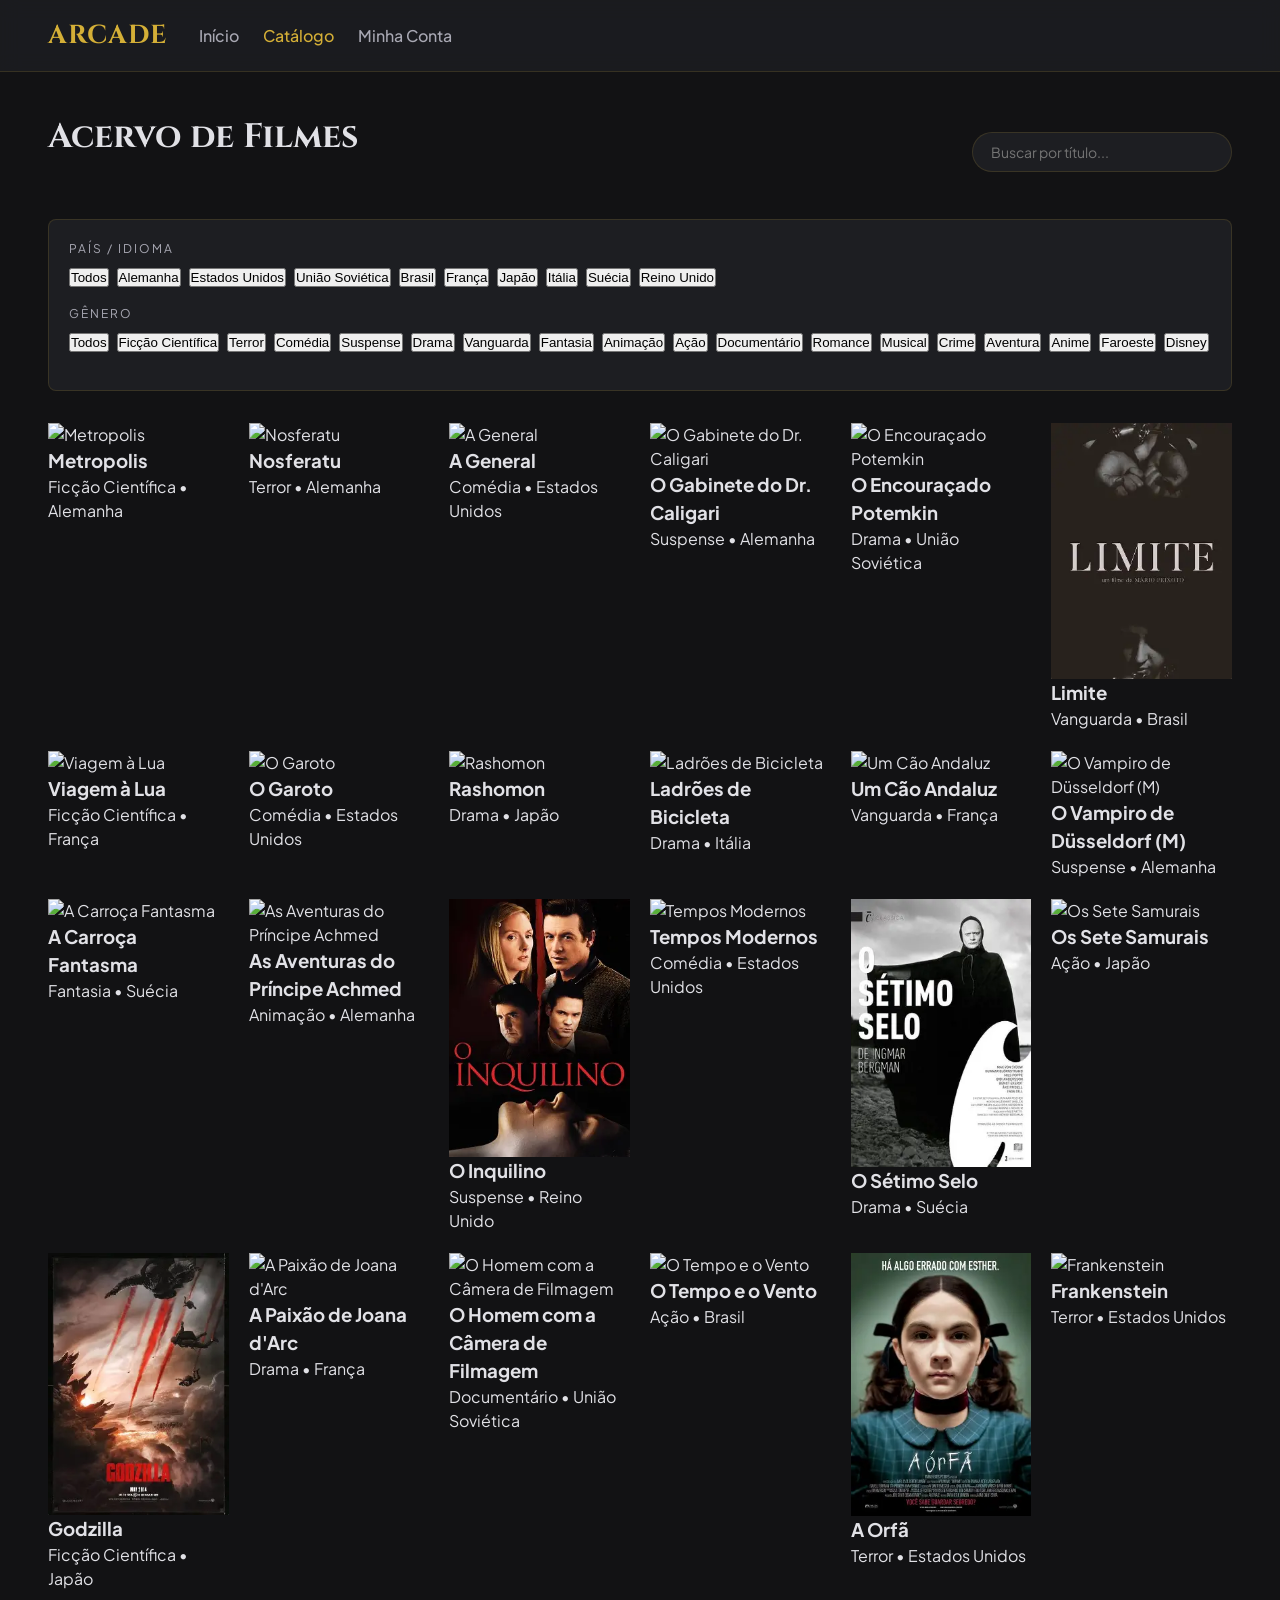
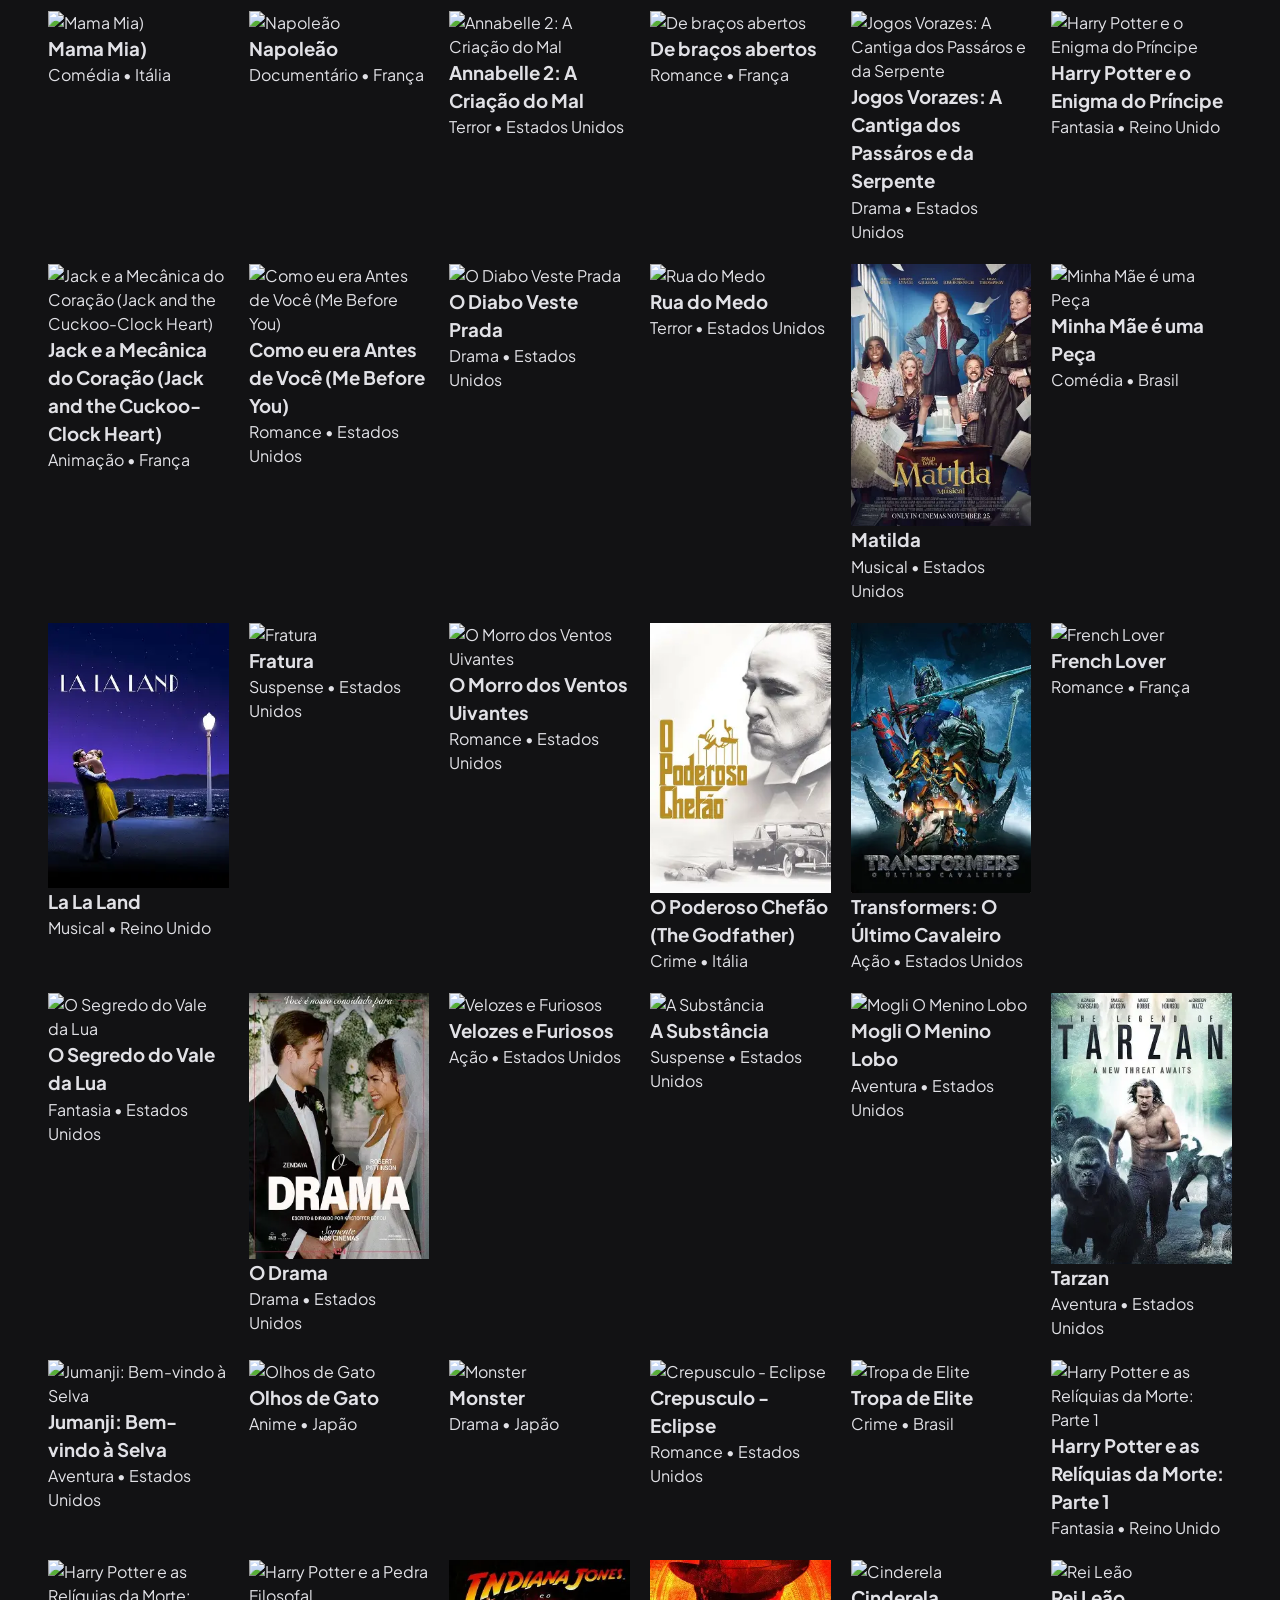
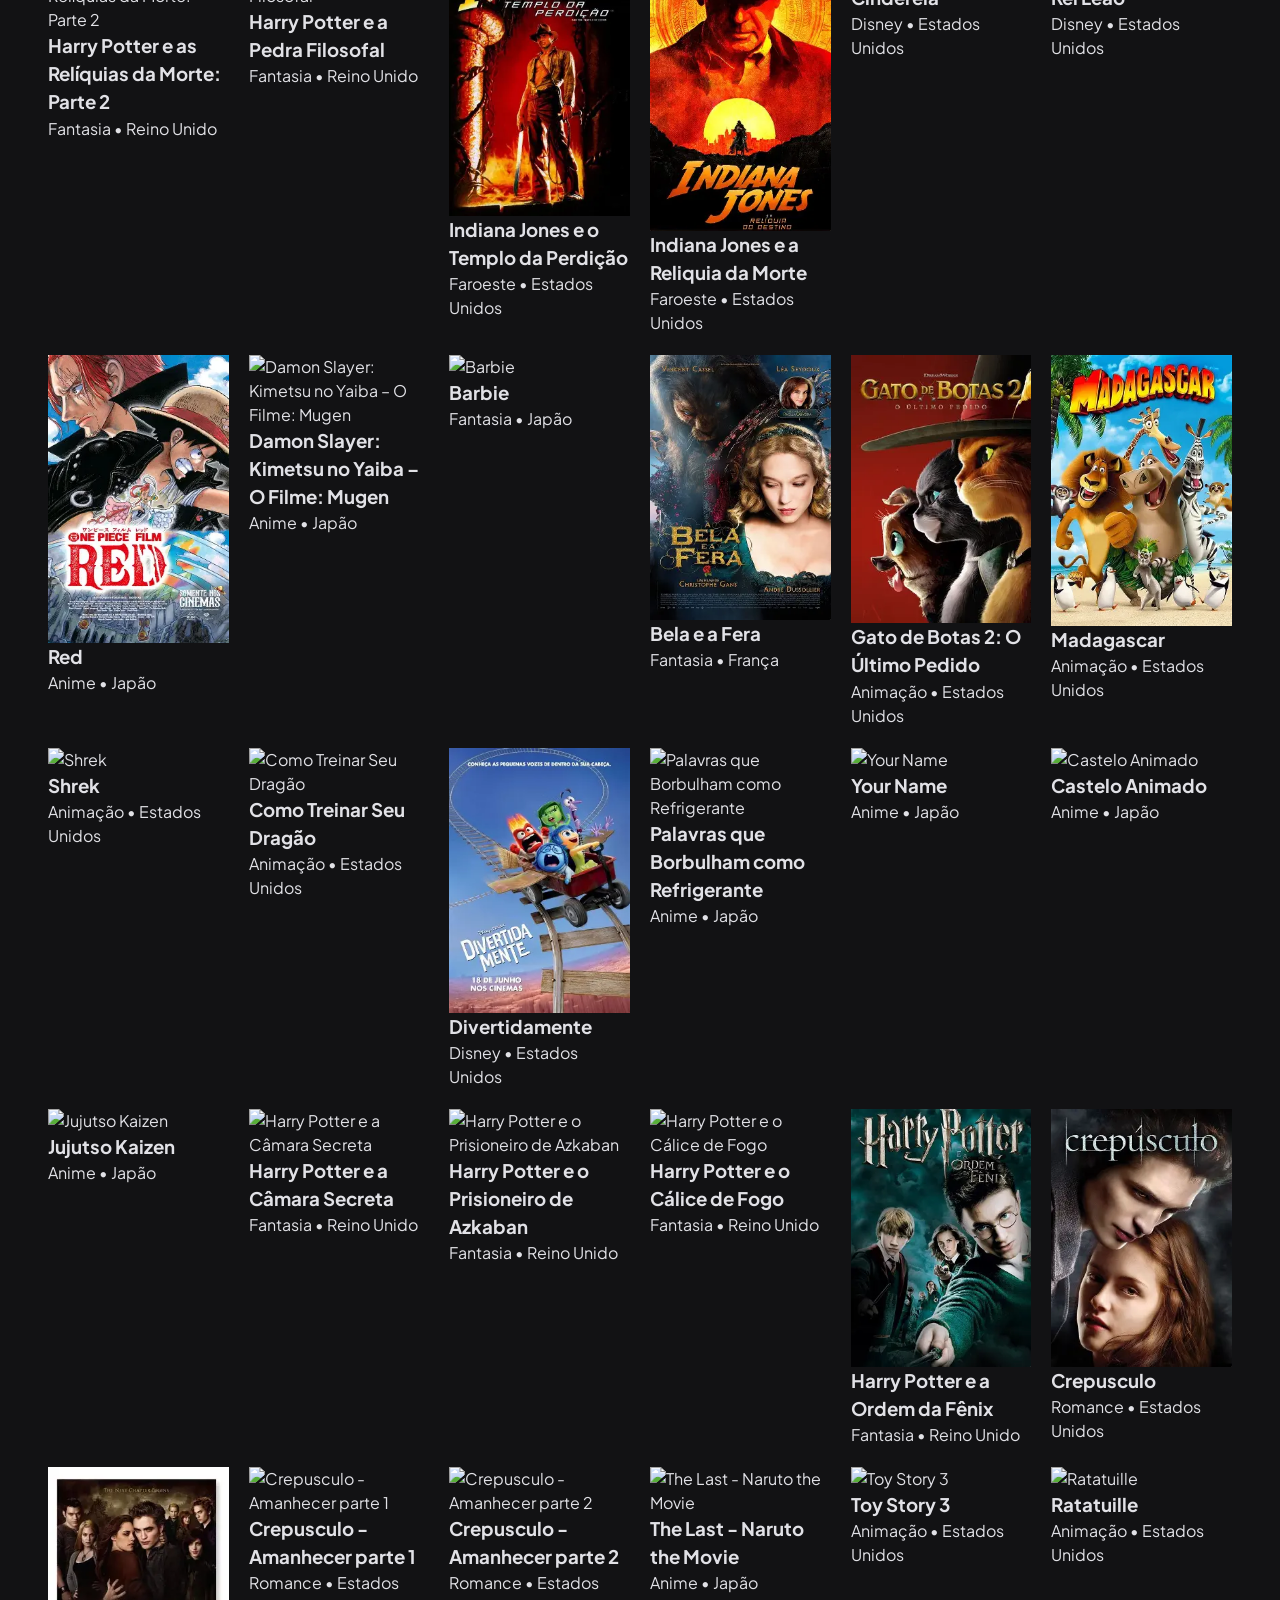
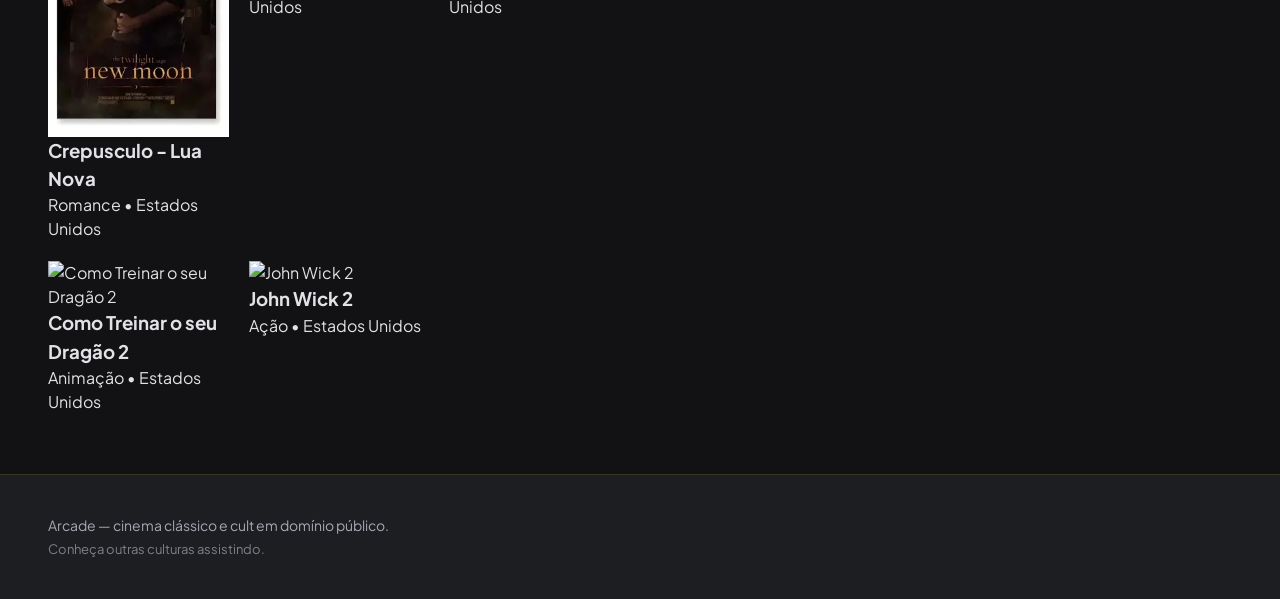
==== commit 4427cf01: "abimaçoes" ====
--- a/catalogo.html
+++ b/catalogo.html
@@ -15,14 +15,14 @@
 <body>
 
   <header class="topo">
-    <a href="index.html" class="logo">Arcade</a>
-    
-    <nav class="menu">
-      <a href="index.html">Início</a>
-      <a href="catalogo.html" class="ativo">Catálogo</a>
-    </nav>
-    
-    <a href="catalogo.html" class="botao-busca">Explorar filmes</a>
+  <a href="index.html" class="logo">ARCADE</a>
+  
+  <nav class="menu">
+    <a href="index.html">Início</a>
+    <a href="catalogo.html" class="ativo">Catálogo</a>
+    <a href="perfil.html">Minha Conta</a>
+  </nav>
+
   </header>
 
   <main class="catalogo">
--- a/css/estilo.css
+++ b/css/estilo.css
@@ -1,6 +1,4 @@
-/* =========================================================
-   VARIÁVEIS DE COR E FONTE — TEMA ARCADE (DARK MODE + LATÃO)
-   ========================================================= */
+
 :root {
   --fundo:        #121214;  /* Dark Mode Base (cinza quase preto) */
   --superficie:   #1D1E22;  /* Superfícies e cards */
@@ -514,229 +512,4 @@
   border-radius: 8px;
   padding: 20px;
   margin-bottom: 32px;
-}
-/* ===== VARIÁVEIS DE CORES E FONTES ===== */
-:root {
-  --fundo-principal: #121214;
-  --superficie: #1D1E22;
-  --ouro-velho: #C5A059;
-  --ouro-brilho: #D4AF37;
-  --vinho-profundo: #6B1D2F;
-  --texto-principal: #EDEDED;
-  --texto-secundario: #A1A1AA;
-  --borda-sutil: rgba(255, 255, 255, 0.1);
-  --fonte-titulo: 'Cinzel', serif;
-  --fonte-corpo: 'Plus Jakarta Sans', sans-serif;
-}
-
-/* Base Geral */
-body {
-  background-color: var(--fundo-principal);
-  color: var(--texto-principal);
-  font-family: var(--fonte-corpo);
-  margin: 0;
-  padding: 0;
-}
-
-h1, h2, h3, .logo {
-  font-family: var(--fonte-titulo);
-}
-
-/* ===== PAINEL DE FILTROS ===== */
-.painel-filtros {
-  background-color: var(--superficie);
-  border: 1px solid var(--borda-sutil);
-  border-radius: 8px;
-  padding: 20px;
-  margin-bottom: 30px;
-}
-
-.filtro-label {
-  color: var(--texto-secundario);
-  font-size: 0.85rem;
-  text-transform: uppercase;
-  letter-spacing: 1px;
-  margin-bottom: 10px;
-}
-
-/* Botões dos Filtros (Pills Visual) */
-.filtro-botoes {
-  display: flex;
-  flex-wrap: wrap;
-  gap: 10px;
-  margin-bottom: 15px;
-}
-
-.btn-filtro {
-  background-color: transparent;
-  color: var(--texto-principal);
-  border: 1px solid var(--borda-sutil);
-  padding: 6px 16px;
-  border-radius: 20px; /* Formato Pill/Tag */
-  cursor: pointer;
-  font-family: var(--fonte-corpo);
-  font-size: 0.9rem;
-  transition: all 0.3s ease;
-}
-
-.btn-filtro:hover {
-  background-color: var(--vinho-profundo);
-  border-color: var(--vinho-profundo);
-  color: #ffffff;
-}
-
-.btn-filtro.ativo {
-  background-color: var(--ouro-velho);
-  border-color: var(--ouro-velho);
-  color: #121214;
-  font-weight: 600;
-}
-
-/* ===== GRADE DE FILMES ===== */
-.grade {
-  display: grid;
-  grid-template-columns: repeat(auto-fill, minmax(180px, 1fr));
-  gap: 24px;
-}
-
-/* Cards de Filme */
-.card-filme {
-  background-color: var(--superficie);
-  border: 1px solid var(--borda-sutil);
-  border-radius: 8px;
-  overflow: hidden;
-  transition: transform 0.3s ease, border-color 0.3s ease;
-  display: flex;
-  flex-direction: column;
-}
-
-.card-filme:hover {
-  transform: translateY(-5px);
-  border-color: var(--ouro-velho);
-}
-
-/* Tratamento dos Pôsteres */
-.card-filme img {
-  width: 100%;
-  height: 270px;
-  object-fit: cover; /* Garante que capas de tamanhos diferentes se ajustem uniformemente */
-  background-color: #000;
-}
-
-.card-filme-info {
-  padding: 12px;
-}
-
-.card-filme h3 {
-  font-size: 1rem;
-  margin: 0 0 6px 0;
-  color: var(--texto-principal);
-}
-
-.card-filme .meta {
-  font-size: 0.8rem;
-  color: var(--texto-secundario);
-}
-/* ===== ANIMAÇÕES DOS GÊNEROS ===== */
-
-/* 1. Terror: Tremor fantasmagórico com sombra vermelha */
-.btn-filtro[data-genero="Terror"]:hover {
-  animation: tremor 0.3s infinite ease-in-out;
-  background-color: #3d0000;
-  border-color: #ff0000;
-  box-shadow: 0 0 12px rgba(255, 0, 0, 0.6);
-  color: #ff8080;
-}
-
-@keyframes tremor {
-  0% { transform: translate(0, 0) rotate(0deg); }
-  25% { transform: translate(-2px, 1px) rotate(-1deg); }
-  50% { transform: translate(2px, -1px) rotate(1deg); }
-  75% { transform: translate(-1px, -1px) rotate(0deg); }
-  100% { transform: translate(0, 0) rotate(0deg); }
-}
-
-/* 2. Ficção Científica: Brilho Neon Cyberpunk */
-.btn-filtro[data-genero="Ficção Científica"]:hover {
-  background-color: #002b36;
-  border-color: #00f0ff;
-  box-shadow: 0 0 15px #00f0ff;
-  color: #00f0ff;
-  transform: scale(1.05);
-}
-
-/* 3. Comédia: Quique divertido */
-.btn-filtro[data-genero="Comédia"]:hover {
-  animation: quique 0.4s ease infinite alternate;
-  background-color: #4a3b00;
-  border-color: #ffd700;
-  color: #ffd700;
-}
-
-@keyframes quique {
-  from { transform: translateY(0); }
-  to { transform: translateY(-6px); }
-}
-
-/* 4. Suspense: Pulso Sombrio */
-.btn-filtro[data-genero="Suspense"]:hover {
-  animation: pulso 1.2s infinite;
-  background-color: #1a1a24;
-  border-color: #a855f7;
-  color: #c084fc;
-}
-
-@keyframes pulso {
-  0% { box-shadow: 0 0 0 0 rgba(168, 85, 247, 0.7); }
-  70% { box-shadow: 0 0 0 10px rgba(168, 85, 247, 0); }
-  100% { box-shadow: 0 0 0 0 rgba(168, 85, 247, 0); }
-}
-
-/* 5. Animação: Flutuação mágica */
-.btn-filtro[data-genero="Animação"]:hover {
-  background-color: #022c22;
-  border-color: #34d399;
-  color: #34d399;
-  transform: rotate(-3deg) scale(1.08);
-}
-/* Animação rápida de transição para a grade de filmes */
-.grade {
-  display: grid;
-  grid-template-columns: repeat(auto-fill, minmax(180px, 1fr));
-  gap: 24px;
-}
-
-/* Efeito suave ao atualizar a lista */
-.card-filme {
-  animation: surgimentoRapido 0.3s ease-out forwards;
-}
-
-@keyframes surgimentoRapido {
-  from {
-    opacity: 0;
-    transform: translateY(10px);
-  }
-  to {
-    opacity: 1;
-    transform: translateY(0);
-  }
-}
-.card-filme {
-  animation: surgimentoRapido 0.3s ease-out forwards;
-}
-
-@keyframes surgimentoRapido {
-  from {
-    opacity: 0;
-    transform: translateY(10px);
-  }
-  to {
-    opacity: 1;
-    transform: translateY(0);
-  }
-}
-.card-filme-link {
-  text-decoration: none;
-  color: inherit;
-  display: block;
 }
--- a/css/animacao.css
+++ b/css/animacao.css
@@ -1,8 +1,6 @@
 /* ==========================================
-   ANIMAÇÕES DINÂMICAS DE GÊNEROS DE FILMES
-   ========================================== */
-
-/* Container do Efeito que cobre a tela */
+   CONTAINER BASE DA ANIMAÇÃO (OVERLAY)
+   ========================================== */
 .efeito-genero-overlay {
   position: fixed !important;
   top: 0 !important;
@@ -14,311 +12,318 @@
   display: flex !important;
   align-items: center !important;
   justify-content: center !important;
-  font-size: 7rem;
-  animation: animarEntradaSaida 1.2s cubic-bezier(0.175, 0.885, 0.32, 1.275) forwards;
-}
-
-/* Base dos Emojis/Ícones */
-.efeito-genero-overlay::after {
-  display: inline-block;
-}
-
-/* Animação Principal de Entrada, Destaque e Saída */
-@keyframes animarEntradaSaida {
-  0% {
-    opacity: 0;
-    transform: scale(0.2) rotate(-10deg);
-  }
-  40% {
-    opacity: 1;
-    transform: scale(1.3) rotate(5deg);
-  }
-  70% {
-    opacity: 1;
-    transform: scale(1.1) rotate(0deg);
-  }
-  100% {
-    opacity: 0;
-    transform: scale(1.8) rotate(10deg);
-  }
-}
-
-/* --- ANIMAÇÕES ESPECÍFICAS DE CADA GÊNERO --- */
-
-/* 💖 ROMANCE: Corações Flutuantes e Rosados */
+  overflow: hidden !important;
+  animation: animarOverlay 1.3s cubic-bezier(0.16, 1, 0.3, 1) forwards;
+}
+
+@keyframes animarOverlay {
+  0% { opacity: 0; }
+  15% { opacity: 1; }
+  85% { opacity: 1; }
+  100% { opacity: 0; }
+}
+
+/* ==========================================
+   DISNEY - VÍDEO OFICIAL INCORPORADO
+   ========================================== */
+.efeito-disney-video {
+  background: #000000 !important;
+  transition: opacity 0.5s ease-in-out;
+}
+
+/* Esconde as bordas e barras para parecer um overlay nativo */
+.video-container-disney {
+  position: relative;
+  width: 100vw;
+  height: 100vh;
+  overflow: hidden;
+  display: flex;
+  align-items: center;
+  justify-content: center;
+  pointer-events: none; /* Impede que o usuário clique no vídeo */
+}
+
+.video-container-disney iframe {
+  width: 100vw;
+  height: 56.25vw; /* Proporção 16:9 em tela cheia */
+  min-height: 100vh;
+  min-width: 177.77vh; /* Mantém preenchimento responsivo */
+  object-fit: cover;
+  transform: scale(1.15); /* Esconde pequenas bordas de branding do YouTube */
+}
+
+/* Transição de fechamento suave */
+.fechando-overlay {
+  opacity: 0 !important;
+}
+/* ==========================================
+   2. TERROR (Mantido - Excelente)
+   ========================================== */
+.efeito-terror {
+  background: linear-gradient(rgba(0, 0, 0, 0.7), rgba(20, 0, 0, 0.9)), 
+              url('https://images.unsplash.com/photo-1509114397022-ed747cca3f65?q=80&w=1000&auto=format&fit=crop') no-repeat center/cover;
+  animation: tremerTela 0.15s infinite alternate, animarOverlay 1.3s forwards !important;
+}
+
+.efeito-terror::before {
+  content: '';
+  position: absolute;
+  inset: 0;
+  box-shadow: inset 0 0 150px #ff0000;
+  animation: piscarSangue 0.3s infinite alternate;
+}
+
+.efeito-terror::after {
+  content: '💀';
+  font-size: 10rem;
+  filter: drop-shadow(0 0 40px #ff0000);
+  animation: relampagoTerror 1.3s ease-out forwards;
+}
+
+@keyframes tremerTela {
+  0% { transform: translate(4px, -4px); }
+  100% { transform: translate(-4px, 4px); }
+}
+
+@keyframes piscarSangue {
+  0% { opacity: 0.3; }
+  100% { opacity: 0.8; }
+}
+
+@keyframes relampagoTerror {
+  0% { transform: scale(0.5); opacity: 0; }
+  20% { opacity: 1; filter: drop-shadow(0 0 60px #ffffff); }
+  80% { transform: scale(1.3); opacity: 0.8; }
+  100% { transform: scale(1.5); opacity: 0; }
+}
+
+/* ==========================================
+   3. FICÇÃO CIENTÍFICA (Mantido - Excelente)
+   ========================================== */
+.efeito-ficcao-cientifica {
+  background: radial-gradient(circle, rgba(0, 255, 204, 0.2) 0%, rgba(5, 5, 20, 0.95) 80%);
+}
+
+.efeito-ficcao-cientifica::before {
+  content: '';
+  position: absolute;
+  width: 450px;
+  height: 450px;
+  border: 4px dashed #00ffcc;
+  border-radius: 50%;
+  box-shadow: 0 0 50px #00ffcc, inset 0 0 50px #00ffcc;
+  animation: girarPortal 1.3s linear infinite;
+}
+
+.efeito-ficcao-cientifica::after {
+  content: '🛸';
+  font-size: 8rem;
+  filter: drop-shadow(0 0 30px #00ffcc);
+  animation: naveDecolando 1.3s ease-in-out forwards;
+}
+
+@keyframes girarPortal {
+  0% { transform: rotate(0deg) scale(0.8); }
+  100% { transform: rotate(360deg) scale(1.2); }
+}
+
+@keyframes naveDecolando {
+  0% { transform: translateY(100px) scale(0.2); opacity: 0; }
+  50% { transform: translateY(0) scale(1.2); opacity: 1; }
+  100% { transform: translateY(-200px) scale(0.5); opacity: 0; }
+}
+
+/* ==========================================
+   4. AÇÃO (Super Explosão + Estilhaçamento de Tela - 2.2s)
+   ========================================== */
+
+/* Overlay com duração estendida para 2.2 segundos */
+.efeito-acao {
+  background: radial-gradient(circle at center, #ff5500 0%, #aa0000 40%, #1a0000 70%, #000000 95%);
+  animation: flashExplosaoTripla 2.2s ease-out forwards, animarOverlayAcao 2.2s forwards !important;
+}
+
+/* 1. ESTILHAÇOS DE VIDRO QUEBRANDO A TELA INTEIRA */
+.efeito-acao::before {
+  content: '';
+  position: absolute;
+  width: 100vw;
+  height: 100vh;
+  /* SVG de Teia de Vidro Totalmente Rachado com Detalhes */
+  background: url("data:image/svg+xml,%3Csvg xmlns='http://www.w3.org/2000/svg' viewBox='0 0 100 100' stroke='%23ffffff' stroke-width='2' fill='none'%3E%3Cpath d='M50 50 L10 -10 M50 50 L110 5 M50 50 L105 50 M50 50 L95 110 M50 50 L50 115 M50 50 L5 105 M50 50 L-10 45 M50 50 L-5 -5 M25 15 L40 30 L65 20 L80 35 L85 60 L60 75 L35 85 L15 65 L20 35 Z M10 30 L30 45 M70 15 L80 40 M80 75 L60 90 M25 80 L10 60'/%3E%3C/svg%3E") no-repeat center/cover;
+  filter: drop-shadow(0 0 25px #ff4500) drop-shadow(0 0 10px #ffffff) brightness(2);
+  animation: telaRachando 2.2s cubic-bezier(0.1, 0.9, 0.2, 1) forwards;
+}
+
+/* 2. ONDA DE CHOQUE DUPLA EXPANDINDO DA EXPLOSÃO */
+.efeito-acao::after {
+  content: '';
+  position: absolute;
+  width: 120px;
+  height: 120px;
+  border-radius: 50%;
+  border: 25px solid #ffaa00;
+  box-shadow: 0 0 120px #ff3300, inset 0 0 90px #ff0000, 0 0 200px #ffffff;
+  animation: megaOndaChoque 2.2s ease-out forwards;
+}
+
+/* --- ANIMAÇÕES DE IMPACTO --- */
+
+/* Animação do Overlay (Esconde suavemente só no final dos 2.2s) */
+@keyframes animarOverlayAcao {
+  0% { opacity: 0; }
+  10% { opacity: 1; }
+  80% { opacity: 1; }
+  100% { opacity: 0; }
+}
+
+/* Flashes seguidos de detonação */
+@keyframes flashExplosaoTripla {
+  0% { filter: brightness(1) contrast(1); }
+  5% { filter: brightness(4) contrast(3); }
+  12% { filter: brightness(1.2) contrast(1.5); }
+  20% { filter: brightness(5) contrast(3); }
+  35% { filter: brightness(1.5) contrast(1.2); }
+  100% { filter: brightness(1) contrast(1); }
+}
+
+/* Rachadura gigante surgindo no centro e expandindo */
+@keyframes telaRachando {
+  0% { transform: scale(0.1) rotate(-10deg); opacity: 0; }
+  8% { transform: scale(1.3) rotate(3deg); opacity: 1; }
+  20% { transform: scale(1.1) rotate(0deg); opacity: 1; }
+  80% { transform: scale(1.15) rotate(1deg); opacity: 0.9; }
+  100% { transform: scale(1.4) rotate(5deg); opacity: 0; }
+}
+
+/* Onda de choque massiva que engole a tela */
+@keyframes megaOndaChoque {
+  0% { transform: scale(0.1); opacity: 1; border-width: 40px; }
+  50% { opacity: 0.9; }
+  100% { transform: scale(12); opacity: 0; border-width: 1px; }
+}
+
+/* ==========================================
+   5. ROMANCE (Coração Neon Pulsante + Aura Rosa)
+   ========================================== */
 .efeito-romance {
-  background: radial-gradient(circle, rgba(255, 105, 180, 0.35) 0%, transparent 75%);
-}
+  background: radial-gradient(circle, rgba(244, 114, 182, 0.5) 0%, rgba(190, 24, 93, 0.3) 50%, rgba(15, 2, 8, 0.95) 90%);
+}
+
+.efeito-romance::before {
+  content: '';
+  position: absolute;
+  width: 280px;
+  height: 280px;
+  /* Coração Elegante SVG */
+  background: url("data:image/svg+xml,%3Csvg xmlns='http://www.w3.org/2000/svg' viewBox='0 0 24 24' fill='%23ec4899'%3E%3Cpath d='M12 21.35l-1.45-1.32C5.4 15.36 2 12.28 2 8.5 2 5.42 4.42 3 7.5 3c1.74 0 3.41.81 4.5 2.09C13.09 3.81 14.76 3 16.5 3 19.58 3 22 5.42 22 8.5c0 3.78-3.4 6.86-8.55 11.54L12 21.35z'/%3E%3C/svg%3E") no-repeat center/contain;
+  filter: drop-shadow(0 0 40px #f43f5e) drop-shadow(0 0 80px #ec4899);
+  animation: pulsoNeon 1.3s ease-in-out forwards;
+}
+
 .efeito-romance::after {
-  content: '💖 ✨ 💋';
-  filter: drop-shadow(0 0 25px #ff1493);
-  animation: pulsarCoracao 0.6s infinite alternate;
-}
-@keyframes pulsarCoracao {
-  0% { transform: scale(1); }
-  100% { transform: scale(1.25); }
-}
-
-/* 👻 TERROR: Tremor Sombrio e Sangrento */
-.efeito-terror {
-  background: rgba(0, 0, 0, 0.88);
-  box-shadow: inset 0 0 120px #ff0000;
-}
-.efeito-terror::after {
-  content: '👻 🩸 💀';
-  filter: drop-shadow(0 0 25px #ff0000);
-  animation: tremerTerror 0.1s infinite;
-}
-@keyframes tremerTerror {
-  0% { transform: translate(3px, 3px) rotate(0deg); }
-  50% { transform: translate(-3px, -3px) rotate(-2deg); }
-  100% { transform: translate(3px, -3px) rotate(2deg); }
-}
-
-/* 😂 COMÉDIA: Explosão Alegre e Divertida */
-.efeito-comedia {
-  background: radial-gradient(circle, rgba(255, 215, 0, 0.4) 0%, transparent 75%);
-}
-.efeito-comedia::after {
-  content: '😂 🎭 🤪';
-  filter: drop-shadow(0 0 20px #ffd700);
-  animation: balancarComedia 0.3s infinite alternate ease-in-out;
-}
-@keyframes balancarComedia {
-  0% { transform: rotate(-15deg) scale(1); }
-  100% { transform: rotate(15deg) scale(1.2); }
-}
-
-/* 🏰 DISNEY / ANIMAÇÃO: Brilho Mágico */
-.efeito-disney, .efeito-animacao {
-  background: radial-gradient(circle, rgba(0, 191, 255, 0.4) 0%, transparent 75%);
-}
-.efeito-disney::after, .efeito-animacao::after {
-  content: '🐭 ✨ 🏰';
-  filter: drop-shadow(0 0 30px #00bfff);
-  animation: giroMagico 1.2s ease-in-out;
-}
-@keyframes giroMagico {
-  0% { transform: rotate(0deg) scale(0.5); }
-  50% { transform: rotate(180deg) scale(1.3); }
-  100% { transform: rotate(360deg) scale(1.6); }
-}
-
-/* 🚀 FICÇÃO CIENTÍFICA: Portal Alienígena/Neon */
-.efeito-ficcao-cientifica {
-  background: radial-gradient(circle, rgba(0, 255, 204, 0.35) 0%, transparent 75%);
-}
-.efeito-ficcao-cientifica::after {
-  content: '🛸 🪐 👾';
-  filter: drop-shadow(0 0 25px #00ffcc);
-  animation: flutuarAlien 0.8s infinite alternate ease-in-out;
-}
-@keyframes flutuarAlien {
-  0% { transform: translateY(-15px); }
-  100% { transform: translateY(15px); }
-}
-
-/* 🔍 SUSPENSE: Lupa e Olho Vigilante */
-.efeito-suspense {
-  background: rgba(15, 23, 42, 0.85);
-}
-.efeito-suspense::after {
-  content: '🔍 👁️ 🕵️';
-  filter: drop-shadow(0 0 15px #94a3b8);
-}
-
-/* 💥 AÇÃO: Explosão de Impacto */
-.efeito-acao {
-  background: radial-gradient(circle, rgba(255, 69, 0, 0.4) 0%, transparent 75%);
-}
-.efeito-acao::after {
-  content: '💥 💣 ⚡';
-  filter: drop-shadow(0 0 30px #ff4500);
-  animation: impactoAcao 0.2s ease-out;
-}
-@keyframes impactoAcao {
-  0% { transform: scale(0.1); }
-  50% { transform: scale(1.5); }
-  100% { transform: scale(1.1); }
-}
-
-/* 🤠 FAROESTE: Poeira e Duelo no Deserto */
-.efeito-faroeste {
-  background: radial-gradient(circle, rgba(210, 105, 30, 0.4) 0%, transparent 75%);
-}
-.efeito-faroeste::after {
-  content: '🤠 🌵 🌵';
-  filter: drop-shadow(0 0 20px #d2691e);
-  animation: rolarFaroeste 1.2s linear;
-}
-@keyframes rolarFaroeste {
-  0% { transform: translateX(-100px) rotate(0deg); }
-  100% { transform: translateX(100px) rotate(360deg); }
-}
-
-/* 🎵 MUSICAL: Notas Dançantes */
-.efeito-musical {
-  background: radial-gradient(circle, rgba(147, 112, 219, 0.4) 0%, transparent 75%);
-}
-.efeito-musical::after {
-  content: '🎶 🎼 🎤';
-  filter: drop-shadow(0 0 20px #9370db);
-  animation: dancaNotas 0.5s infinite alternate ease-in-out;
-}
-@keyframes dancaNotas {
-  0% { transform: translateY(0) scale(1); }
-  100% { transform: translateY(-20px) scale(1.2); }
-}
-
-/* 🐉 ANIME / FANTASIA: Poder Mágico/Dragon */
-.efeito-anime, .efeito-fantasia {
-  background: radial-gradient(circle, rgba(255, 0, 128, 0.35) 0%, transparent 75%);
-}
-.efeito-anime::after, .efeito-fantasia::after {
-  content: '⚡ 🔮 🐉';
-  filter: drop-shadow(0 0 25px #ff0080);
-  animation: brilhoPoder 0.4s infinite alternate;
-}
-@keyframes brilhoPoder {
-  0% { filter: drop-shadow(0 0 10px #ff0080); }
-  100% { filter: drop-shadow(0 0 35px #00ffff); }
-}
-
-/* 🚨 CRIME: Sirene Policial */
-.efeito-crime {
-  background: rgba(0, 0, 0, 0.8);
-  animation: sirenePolicia 0.4s infinite alternate, animarEntradaSaida 1.2s forwards;
-}
-.efeito-crime::after {
-  content: '🚨 🔫 🏎️';
-  filter: drop-shadow(0 0 20px #ff0000);
-}
-@keyframes sirenePolicia {
-  0% { box-shadow: inset 0 0 80px #ff0000; }
-  100% { box-shadow: inset 0 0 80px #0000ff; }
-}
-
-/* 🎭 DRAMA: Máscaras e Emoção */
-.efeito-drama {
-  background: radial-gradient(circle, rgba(100, 116, 139, 0.4) 0%, transparent 75%);
-}
-.efeito-drama::after {
-  content: '🎭 💔 🥀';
-  filter: drop-shadow(0 0 20px #cbd5e1);
-}
-
-/* 🎬 DOCUMENTÁRIO: Filmadora em Ação */
-.efeito-documentario {
-  background: radial-gradient(circle, rgba(234, 179, 8, 0.35) 0%, transparent 75%);
-}
-.efeito-documentario::after {
-  content: '📹 🌍 📜';
-  filter: drop-shadow(0 0 20px #eab308);
-}
-
-/* 🎨 VANGUARDA: Arte Abstrata e Psicodélica */
-.efeito-vanguarda {
-  background: radial-gradient(circle, rgba(168, 85, 247, 0.4) 0%, transparent 75%);
-}
-.efeito-vanguarda::after {
-  content: '🎨 🌀 👁️‍🗨️';
-  filter: drop-shadow(0 0 25px #a855f7);
-  animation: giroPsicodelico 1.2s infinite linear;
-}
-@keyframes giroPsicodelico {
-  0% { transform: rotate(0deg); }
-  100% { transform: rotate(360deg); }
-}
-
-/* 🧭 AVENTURA: Mapa e Exploração */
-.efeito-aventura {
-  background: radial-gradient(circle, rgba(34, 197, 94, 0.35) 0%, transparent 75%);
-}
-.efeito-aventura::after {
-  content: '🗺️ 🧭 🤠';
-  filter: drop-shadow(0 0 20px #22c55e);
-}
-/* ==========================================
-   ANIMAÇÕES DE PAÍSES / BANDEIRAS
-   ========================================== */
-
-/* 🇧🇷 BRASIL: Verde e Amarelo */
-.efeito-brasil {
-  background: linear-gradient(135deg, rgba(0, 156, 59, 0.5) 0%, rgba(255, 223, 0, 0.5) 100%);
-}
-.efeito-brasil::after {
-  content: '🇧🇷 💚 💛';
-  filter: drop-shadow(0 0 20px #009c3b);
-}
-
-/* 🇩🇪 ALEMANHA: Preto, Vermelho e Amarelo */
-.efeito-alemanha {
-  background: linear-gradient(180deg, rgba(0, 0, 0, 0.7) 33%, rgba(221, 0, 0, 0.5) 33%, rgba(221, 0, 0, 0.5) 66%, rgba(255, 206, 0, 0.5) 66%);
-}
-.efeito-alemanha::after {
-  content: '🇩🇪 🦅 🖤';
-  filter: drop-shadow(0 0 20px #ffce00);
-}
-
-/* 🇺🇸 ESTADOS UNIDOS: Azul e Vermelho com Brilho */
+  content: '';
+  position: absolute;
+  width: 100vw;
+  height: 100vh;
+  /* Névoa de partículas suaves flutuando */
+  background: radial-gradient(circle at 20% 30%, rgba(244, 63, 94, 0.6) 4px, transparent 6px),
+              radial-gradient(circle at 80% 70%, rgba(236, 72, 153, 0.6) 5px, transparent 7px),
+              radial-gradient(circle at 50% 20%, rgba(251, 113, 133, 0.6) 4px, transparent 6px);
+  animation: flutuarNevoa 1.3s ease-out forwards;
+}
+
+@keyframes pulsoNeon {
+  0% { transform: scale(0.3); opacity: 0; }
+  40% { transform: scale(1.2); opacity: 1; }
+  70% { transform: scale(1); opacity: 0.9; }
+  100% { transform: scale(1.6); opacity: 0; }
+}
+
+@keyframes flutuarNevoa {
+  0% { transform: translateY(40px) scale(0.8); opacity: 0; }
+  50% { opacity: 1; }
+  100% { transform: translateY(-40px) scale(1.2); opacity: 0; }
+}
+
+/* ==========================================
+   6. PAÍSES: JAPÃO (Torii Vermelho + Sakura Flutuante)
+   ========================================== */
+.efeito-japao {
+  background: radial-gradient(circle, rgba(225, 29, 72, 0.4) 0%, rgba(159, 18, 57, 0.2) 50%, rgba(2, 6, 23, 0.95) 90%);
+}
+
+.efeito-japao::before {
+  content: '';
+  position: absolute;
+  width: 320px;
+  height: 320px;
+  /* Portal Torii Tradicional em SVG */
+  background: url("data:image/svg+xml,%3Csvg xmlns='http://www.w3.org/2000/svg' viewBox='0 0 24 24' fill='%23f43f5e'%3E%3Cpath d='M2 4h20v2H2V4zm2 3h16v2H4V7zm2 3h2v10H6V10zm10 0h2v10h-2V10z'/%3E%3C/svg%3E") no-repeat center/contain;
+  filter: drop-shadow(0 0 35px #e11d48) drop-shadow(0 0 10px #ffffff);
+  animation: toriiSurgindo 1.3s ease-out forwards;
+}
+
+.efeito-japao::after {
+  content: '';
+  position: absolute;
+  width: 100vw;
+  height: 100vh;
+  /* Pétalas caindo em padrão SVG */
+  background: radial-gradient(ellipse at center, rgba(251, 113, 133, 0.8) 0%, transparent 70%);
+  background-size: 60px 60px;
+  animation: quedaSakura 1.3s linear forwards;
+}
+
+@keyframes toriiSurgindo {
+  0% { transform: scale(0.4) translateY(40px); opacity: 0; }
+  50% { transform: scale(1.05) translateY(0); opacity: 1; }
+  100% { transform: scale(1) translateY(-20px); opacity: 0; }
+}
+
+@keyframes quedaSakura {
+  0% { transform: translateY(-100px) rotate(0deg); opacity: 0; }
+  30% { opacity: 1; }
+  100% { transform: translateY(100px) rotate(90deg); opacity: 0; }
+}
+
+/* ==========================================
+   7. PAÍSES: ESTADOS UNIDOS (Refletores de Hollywood + Estrelas)
+   ========================================== */
 .efeito-estados-unidos {
-  background: linear-gradient(135deg, rgba(10, 49, 97, 0.6) 0%, rgba(179, 25, 66, 0.6) 100%);
-}
+  background: radial-gradient(circle, rgba(30, 58, 138, 0.5) 0%, rgba(185, 28, 28, 0.3) 60%, rgba(3, 7, 18, 0.95) 90%);
+}
+
+.efeito-estados-unidos::before {
+  content: '';
+  position: absolute;
+  width: 300px;
+  height: 300px;
+  /* Estrela de Hollywood SVG */
+  background: url("data:image/svg+xml,%3Csvg xmlns='http://www.w3.org/2000/svg' viewBox='0 0 24 24' fill='%23facc15'%3E%3Cpath d='M12 2l3.09 6.26L22 9.27l-5 4.87 1.18 6.88L12 17.77l-6.18 3.25L7 14.14 2 9.27l6.91-1.01L12 2z'/%3E%3C/svg%3E") no-repeat center/contain;
+  filter: drop-shadow(0 0 40px #facc15) drop-shadow(0 0 15px #ffffff);
+  animation: estrelaHollywood 1.3s ease-out forwards;
+}
+
 .efeito-estados-unidos::after {
-  content: '🇺🇸 ⭐ 🗽';
-  filter: drop-shadow(0 0 20px #b31942);
-}
-
-/* 🇫🇷 FRANÇA: Azul, Branco e Vermelho */
-.efeito-franca {
-  background: linear-gradient(90deg, rgba(0, 35, 149, 0.5) 33%, rgba(255, 255, 255, 0.3) 33%, rgba(255, 255, 255, 0.3) 66%, rgba(237, 41, 57, 0.5) 66%);
-}
-.efeito-franca::after {
-  content: '🇫🇷 🥖 🗼';
-  filter: drop-shadow(0 0 20px #002395);
-}
-
-/* 🇯🇵 JAPÃO: Vermelho e Branco (Sol Nascente) */
-.efeito-japao {
-  background: radial-gradient(circle, rgba(188, 0, 45, 0.6) 35%, rgba(255, 255, 255, 0.2) 70%);
-}
-.efeito-japao::after {
-  content: '🇯🇵 🌸 ⛩️';
-  filter: drop-shadow(0 0 25px #bc002d);
-}
-
-/* 🇮🇹 ITÁLIA: Verde, Branco e Vermelho */
-.efeito-italia {
-  background: linear-gradient(90deg, rgba(0, 146, 70, 0.5) 33%, rgba(255, 255, 255, 0.3) 33%, rgba(255, 255, 255, 0.3) 66%, rgba(206, 43, 55, 0.5) 66%);
-}
-.efeito-italia::after {
-  content: '🇮🇹 🍕 🏛️';
-  filter: drop-shadow(0 0 20px #009246);
-}
-
-/* 🇬🇧 REINO UNIDO: Azul e Vermelho */
-.efeito-reino-unido {
-  background: radial-gradient(circle, rgba(200, 16, 46, 0.5) 0%, rgba(1, 33, 105, 0.6) 80%);
-}
-.efeito-reino-unido::after {
-  content: '🇬🇧 👑 ☕';
-  filter: drop-shadow(0 0 20px #c8102e);
-}
-
-/* 🇸🇪 SUÉCIA: Azul e Amarelo */
-.efeito-suecia {
-  background: linear-gradient(135deg, rgba(0, 106, 167, 0.6) 0%, rgba(254, 204, 0, 0.5) 100%);
-}
-.efeito-suecia::after {
-  content: '🇸🇪 ❄️ 👑';
-  filter: drop-shadow(0 0 20px #fecc00);
-}
-
-/* 🛠️ UNIÃO SOVIÉTICA (RÚSSIA HISTÓRICA): Vermelho Marcante */
-.efeito-uniao-sovietica {
-  background: radial-gradient(circle, rgba(205, 0, 0, 0.7) 0%, rgba(120, 0, 0, 0.8) 80%);
-}
-.efeito-uniao-sovietica::after {
-  content: '🚩 🪆 ⭐️';
-  filter: drop-shadow(0 0 25px #ff0000);
+  content: '';
+  position: absolute;
+  width: 100vw;
+  height: 100vh;
+  /* Feixes de luz / Refletores cruzando a tela */
+  background: linear-gradient(45deg, transparent 40%, rgba(255, 255, 255, 0.15) 50%, transparent 60%),
+              linear-gradient(-45deg, transparent 40%, rgba(255, 255, 255, 0.15) 50%, transparent 60%);
+  animation: refletoresLuz 1.3s ease-in-out forwards;
+}
+
+@keyframes estrelaHollywood {
+  0% { transform: scale(0.1) rotate(-180deg); opacity: 0; }
+  50% { transform: scale(1.2) rotate(10deg); opacity: 1; }
+  100% { transform: scale(1) rotate(0deg); opacity: 0; }
+}
+
+@keyframes refletoresLuz {
+  0% { transform: scale(0.8); opacity: 0; }
+  50% { opacity: 1; }
+  100% { transform: scale(1.3); opacity: 0; }
 }
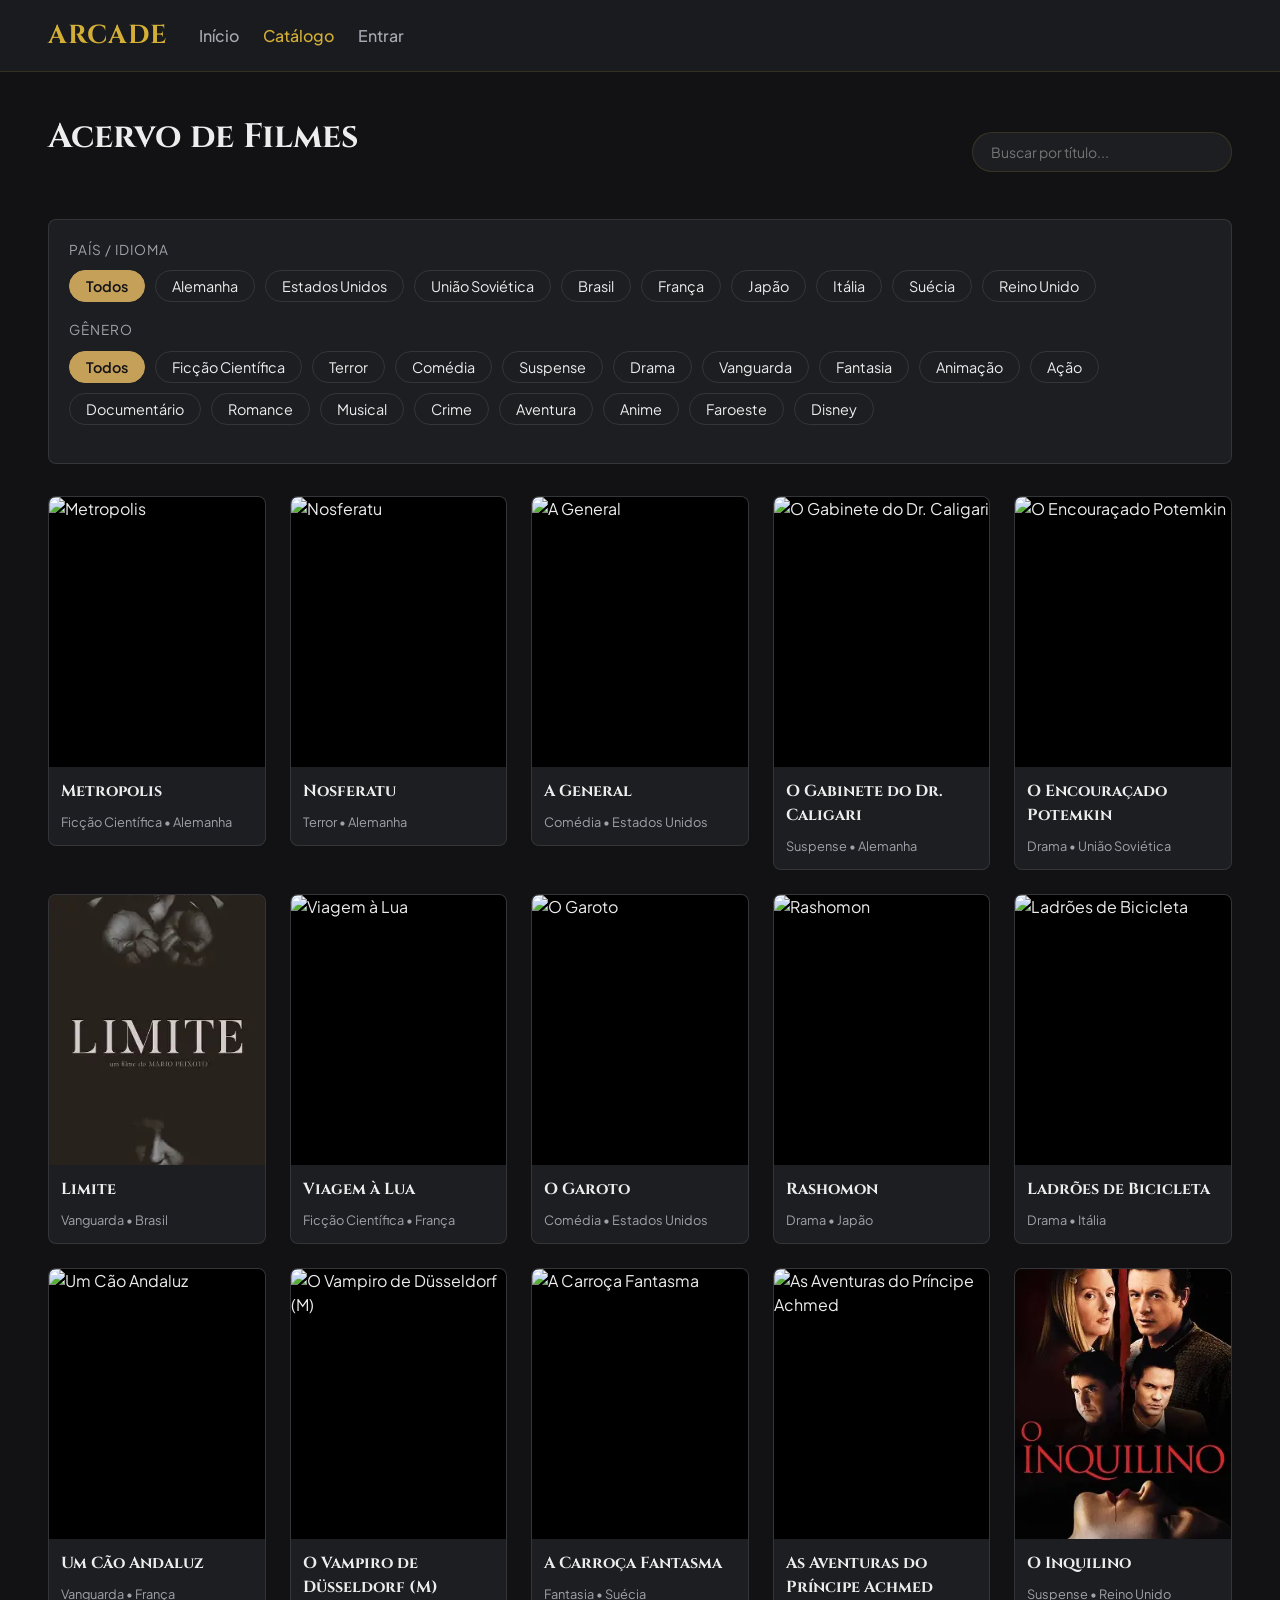
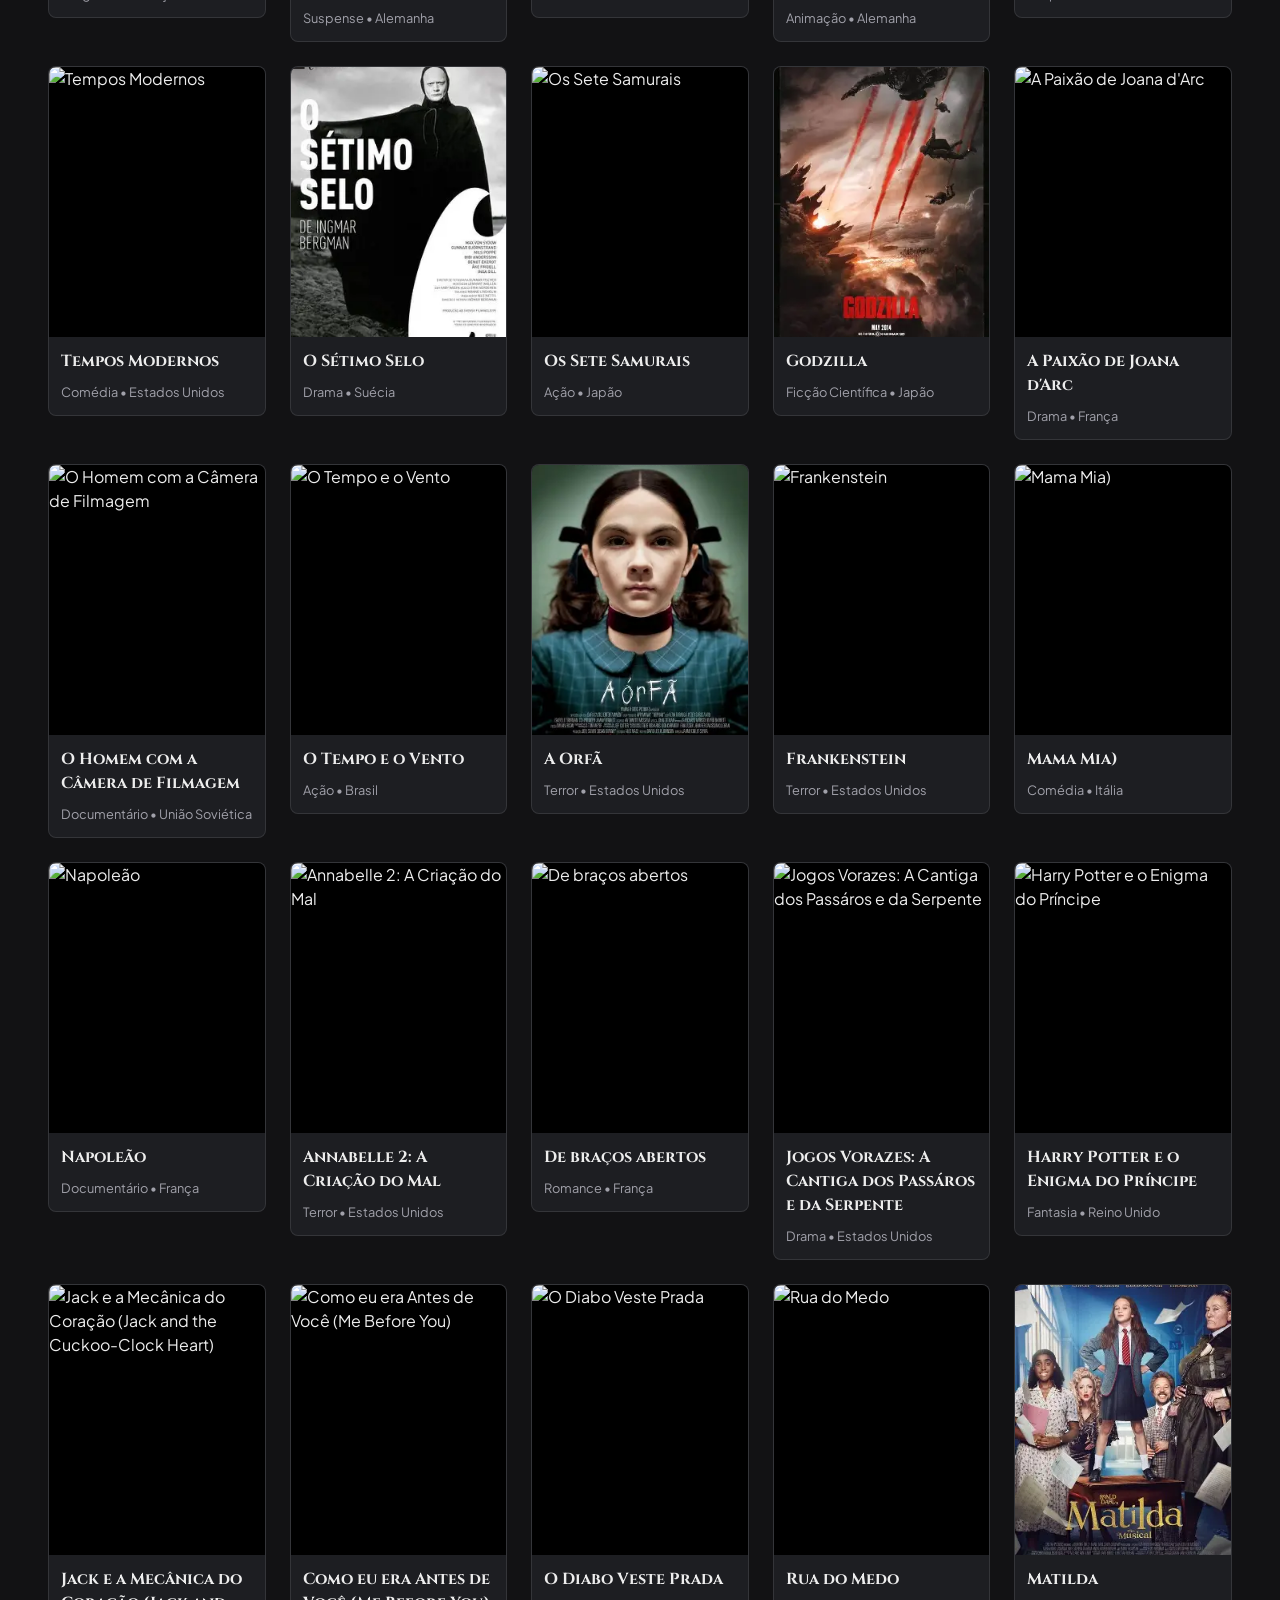
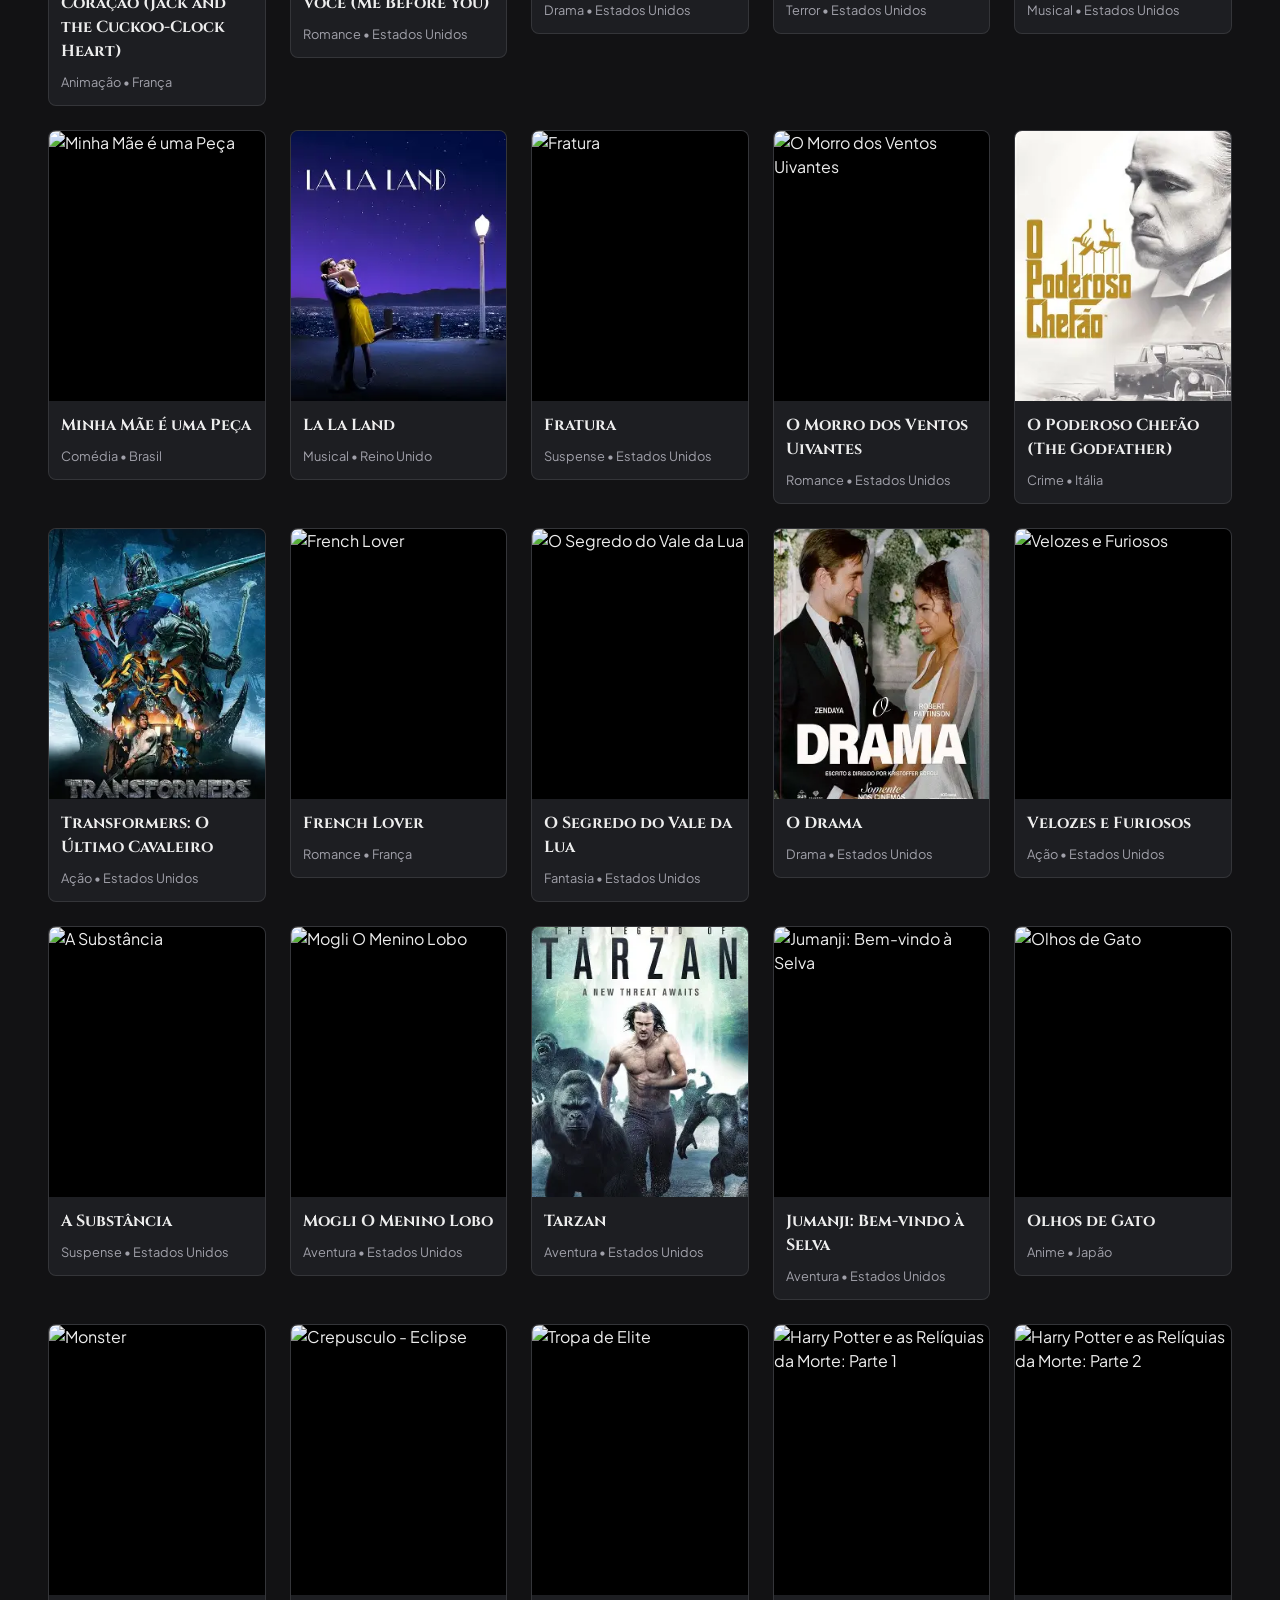
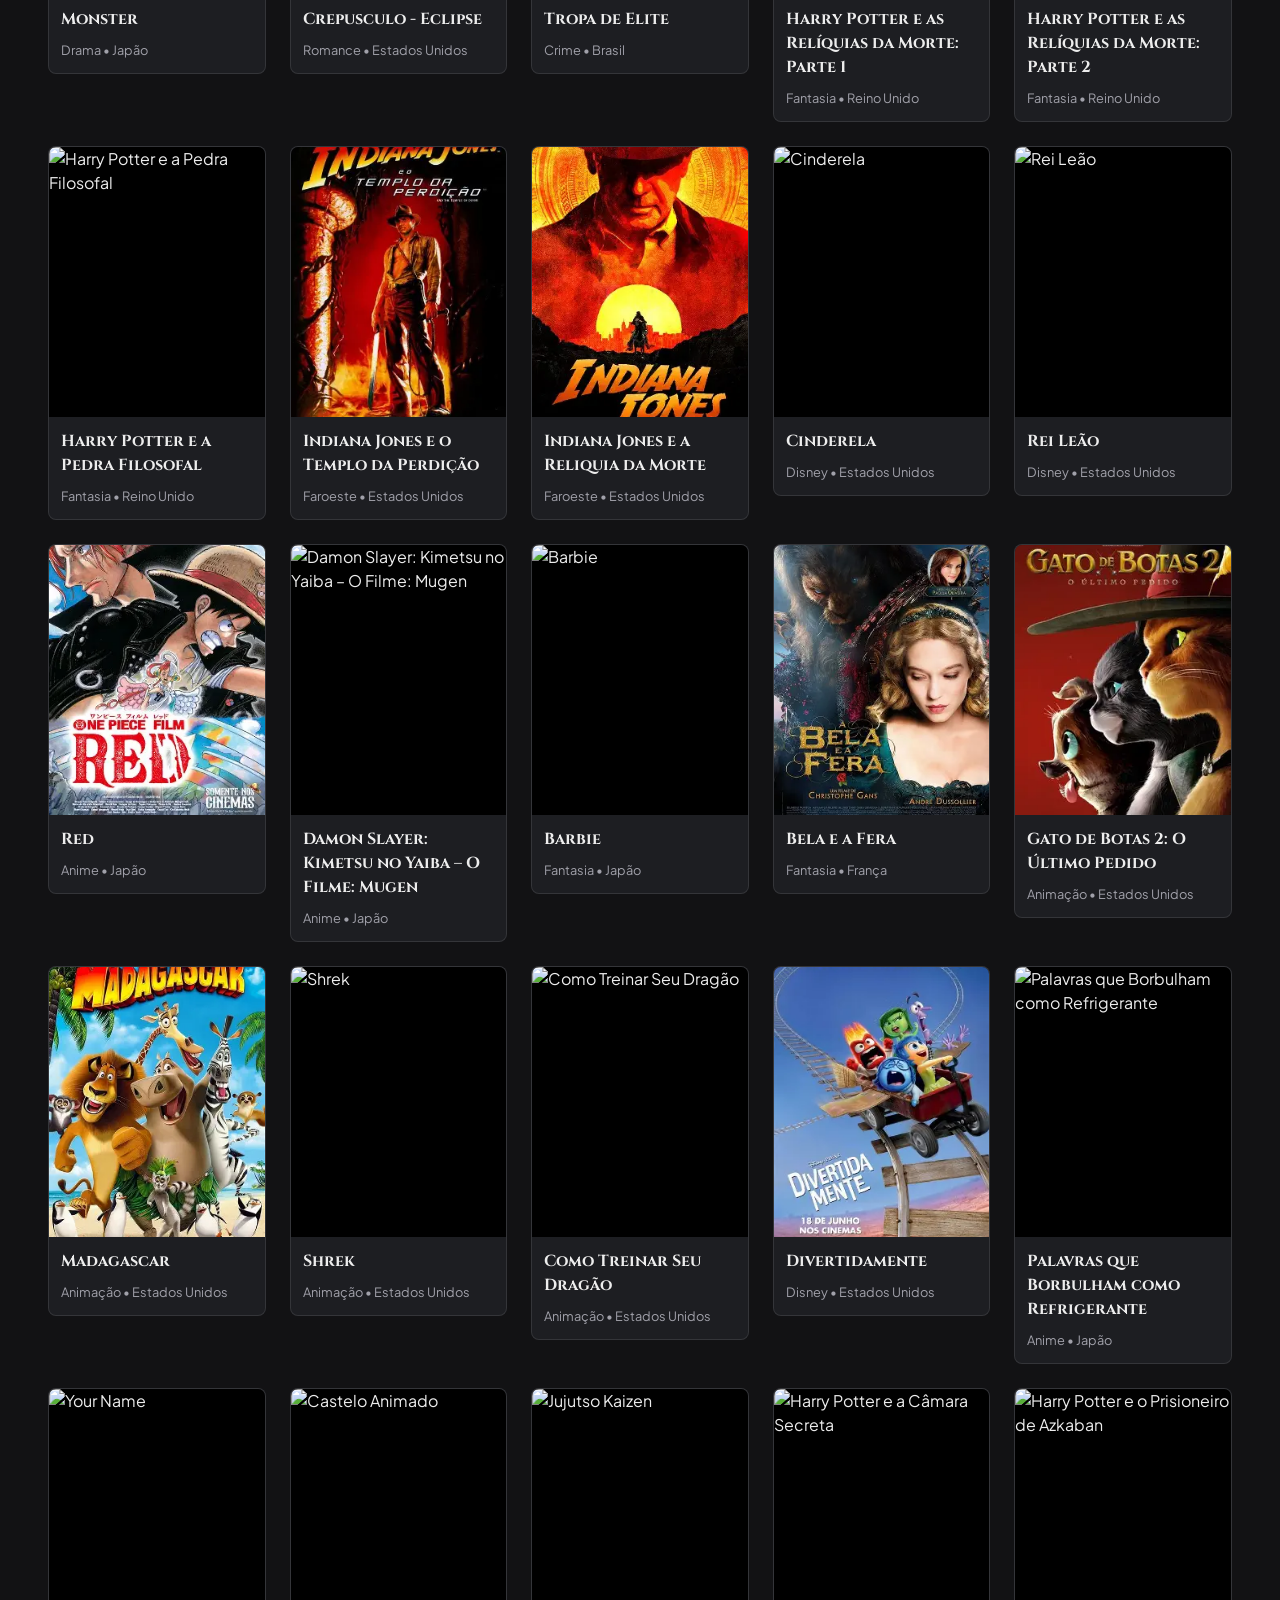
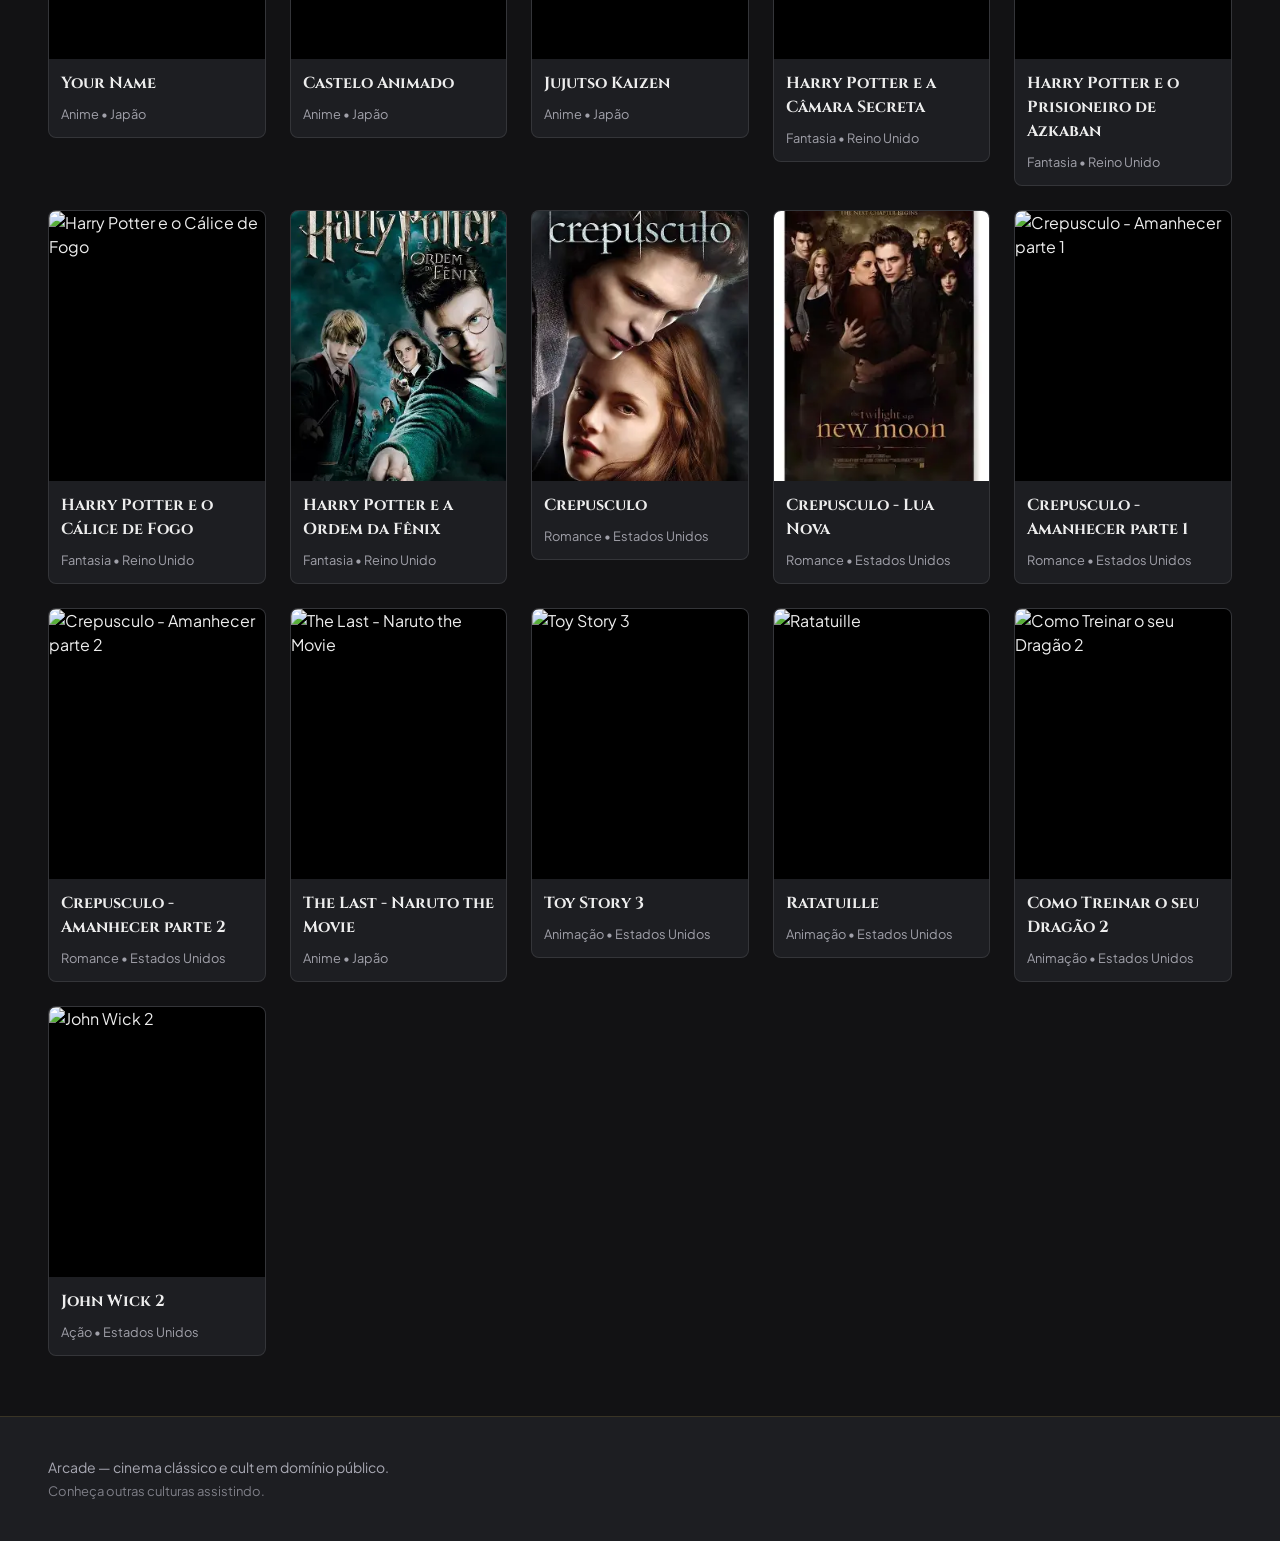
==== commit a3785177: "Adiciona página de login e integra com Minha Conta no header" ====
--- a/catalogo.html
+++ b/catalogo.html
@@ -20,7 +20,7 @@
   <nav class="menu">
     <a href="index.html">Início</a>
     <a href="catalogo.html" class="ativo">Catálogo</a>
-    <a href="perfil.html">Minha Conta</a>
+    <a href="perfil.html" class="link-conta">Minha Conta</a>
   </nav>
 
   </header>
@@ -60,5 +60,6 @@
   </footer>
 
   <script src="js/catalogo.js"></script>
+  <script src="js/auth.js"></script>
 </body>
 </html>
--- a/css/estilo.css
+++ b/css/estilo.css
@@ -512,4 +512,229 @@
   border-radius: 8px;
   padding: 20px;
   margin-bottom: 32px;
+}
+/* ===== VARIÁVEIS DE CORES E FONTES ===== */
+:root {
+  --fundo-principal: #121214;
+  --superficie: #1D1E22;
+  --ouro-velho: #C5A059;
+  --ouro-brilho: #D4AF37;
+  --vinho-profundo: #6B1D2F;
+  --texto-principal: #EDEDED;
+  --texto-secundario: #A1A1AA;
+  --borda-sutil: rgba(255, 255, 255, 0.1);
+  --fonte-titulo: 'Cinzel', serif;
+  --fonte-corpo: 'Plus Jakarta Sans', sans-serif;
+}
+
+/* Base Geral */
+body {
+  background-color: var(--fundo-principal);
+  color: var(--texto-principal);
+  font-family: var(--fonte-corpo);
+  margin: 0;
+  padding: 0;
+}
+
+h1, h2, h3, .logo {
+  font-family: var(--fonte-titulo);
+}
+
+/* ===== PAINEL DE FILTROS ===== */
+.painel-filtros {
+  background-color: var(--superficie);
+  border: 1px solid var(--borda-sutil);
+  border-radius: 8px;
+  padding: 20px;
+  margin-bottom: 30px;
+}
+
+.filtro-label {
+  color: var(--texto-secundario);
+  font-size: 0.85rem;
+  text-transform: uppercase;
+  letter-spacing: 1px;
+  margin-bottom: 10px;
+}
+
+/* Botões dos Filtros (Pills Visual) */
+.filtro-botoes {
+  display: flex;
+  flex-wrap: wrap;
+  gap: 10px;
+  margin-bottom: 15px;
+}
+
+.btn-filtro {
+  background-color: transparent;
+  color: var(--texto-principal);
+  border: 1px solid var(--borda-sutil);
+  padding: 6px 16px;
+  border-radius: 20px; /* Formato Pill/Tag */
+  cursor: pointer;
+  font-family: var(--fonte-corpo);
+  font-size: 0.9rem;
+  transition: all 0.3s ease;
+}
+
+.btn-filtro:hover {
+  background-color: var(--vinho-profundo);
+  border-color: var(--vinho-profundo);
+  color: #ffffff;
+}
+
+.btn-filtro.ativo {
+  background-color: var(--ouro-velho);
+  border-color: var(--ouro-velho);
+  color: #121214;
+  font-weight: 600;
+}
+
+/* ===== GRADE DE FILMES ===== */
+.grade {
+  display: grid;
+  grid-template-columns: repeat(auto-fill, minmax(180px, 1fr));
+  gap: 24px;
+}
+
+/* Cards de Filme */
+.card-filme {
+  background-color: var(--superficie);
+  border: 1px solid var(--borda-sutil);
+  border-radius: 8px;
+  overflow: hidden;
+  transition: transform 0.3s ease, border-color 0.3s ease;
+  display: flex;
+  flex-direction: column;
+}
+
+.card-filme:hover {
+  transform: translateY(-5px);
+  border-color: var(--ouro-velho);
+}
+
+/* Tratamento dos Pôsteres */
+.card-filme img {
+  width: 100%;
+  height: 270px;
+  object-fit: cover; /* Garante que capas de tamanhos diferentes se ajustem uniformemente */
+  background-color: #000;
+}
+
+.card-filme-info {
+  padding: 12px;
+}
+
+.card-filme h3 {
+  font-size: 1rem;
+  margin: 0 0 6px 0;
+  color: var(--texto-principal);
+}
+
+.card-filme .meta {
+  font-size: 0.8rem;
+  color: var(--texto-secundario);
+}
+/* ===== ANIMAÇÕES DOS GÊNEROS ===== */
+
+/* 1. Terror: Tremor fantasmagórico com sombra vermelha */
+.btn-filtro[data-genero="Terror"]:hover {
+  animation: tremor 0.3s infinite ease-in-out;
+  background-color: #3d0000;
+  border-color: #ff0000;
+  box-shadow: 0 0 12px rgba(255, 0, 0, 0.6);
+  color: #ff8080;
+}
+
+@keyframes tremor {
+  0% { transform: translate(0, 0) rotate(0deg); }
+  25% { transform: translate(-2px, 1px) rotate(-1deg); }
+  50% { transform: translate(2px, -1px) rotate(1deg); }
+  75% { transform: translate(-1px, -1px) rotate(0deg); }
+  100% { transform: translate(0, 0) rotate(0deg); }
+}
+
+/* 2. Ficção Científica: Brilho Neon Cyberpunk */
+.btn-filtro[data-genero="Ficção Científica"]:hover {
+  background-color: #002b36;
+  border-color: #00f0ff;
+  box-shadow: 0 0 15px #00f0ff;
+  color: #00f0ff;
+  transform: scale(1.05);
+}
+
+/* 3. Comédia: Quique divertido */
+.btn-filtro[data-genero="Comédia"]:hover {
+  animation: quique 0.4s ease infinite alternate;
+  background-color: #4a3b00;
+  border-color: #ffd700;
+  color: #ffd700;
+}
+
+@keyframes quique {
+  from { transform: translateY(0); }
+  to { transform: translateY(-6px); }
+}
+
+/* 4. Suspense: Pulso Sombrio */
+.btn-filtro[data-genero="Suspense"]:hover {
+  animation: pulso 1.2s infinite;
+  background-color: #1a1a24;
+  border-color: #a855f7;
+  color: #c084fc;
+}
+
+@keyframes pulso {
+  0% { box-shadow: 0 0 0 0 rgba(168, 85, 247, 0.7); }
+  70% { box-shadow: 0 0 0 10px rgba(168, 85, 247, 0); }
+  100% { box-shadow: 0 0 0 0 rgba(168, 85, 247, 0); }
+}
+
+/* 5. Animação: Flutuação mágica */
+.btn-filtro[data-genero="Animação"]:hover {
+  background-color: #022c22;
+  border-color: #34d399;
+  color: #34d399;
+  transform: rotate(-3deg) scale(1.08);
+}
+/* Animação rápida de transição para a grade de filmes */
+.grade {
+  display: grid;
+  grid-template-columns: repeat(auto-fill, minmax(180px, 1fr));
+  gap: 24px;
+}
+
+/* Efeito suave ao atualizar a lista */
+.card-filme {
+  animation: surgimentoRapido 0.3s ease-out forwards;
+}
+
+@keyframes surgimentoRapido {
+  from {
+    opacity: 0;
+    transform: translateY(10px);
+  }
+  to {
+    opacity: 1;
+    transform: translateY(0);
+  }
+}
+.card-filme {
+  animation: surgimentoRapido 0.3s ease-out forwards;
+}
+
+@keyframes surgimentoRapido {
+  from {
+    opacity: 0;
+    transform: translateY(10px);
+  }
+  to {
+    opacity: 1;
+    transform: translateY(0);
+  }
+}
+.card-filme-link {
+  text-decoration: none;
+  color: inherit;
+  display: block;
 }
--- a/css/animacao.css
+++ b/css/animacao.css
@@ -1,329 +1,151 @@
 /* ==========================================
-   CONTAINER BASE DA ANIMAÇÃO (OVERLAY)
+   ESTILO BASE (OVERLAY PARA TODOS OS EMOJIS/BANDEIRAS)
    ========================================== */
-.efeito-genero-overlay {
+
+/* Fundo escuro leve e centralizado para a tela */
+[class^="efeito-"] {
   position: fixed !important;
   top: 0 !important;
   left: 0 !important;
   width: 100vw !important;
   height: 100vh !important;
+  z-index: 999999 !important;
   pointer-events: none !important;
-  z-index: 99999 !important;
   display: flex !important;
   align-items: center !important;
   justify-content: center !important;
-  overflow: hidden !important;
-  animation: animarOverlay 1.3s cubic-bezier(0.16, 1, 0.3, 1) forwards;
+  background: rgba(0, 0, 0, 0.65) !important;
+  animation: esvanecerOverlay 1.5s ease-in-out forwards !important;
 }
 
-@keyframes animarOverlay {
-  0% { opacity: 0; }
-  15% { opacity: 1; }
-  85% { opacity: 1; }
+/* O Emoji ou Imagem Central */
+[class^="efeito-"]::before {
+  font-family: 'Apple Color Emoji', 'Segoe UI Emoji', 'Segoe UI Symbol', 'Noto Color Emoji', sans-serif;
+  font-size: 100px;
+  filter: drop-shadow(0 0 15px rgba(255, 255, 255, 0.3));
+  animation: pulsoEmoji 1.5s cubic-bezier(0.175, 0.885, 0.32, 1.275) forwards;
+}
+
+/* Desativa pseudo-elementos extras */
+[class^="efeito-"]::after {
+  display: none !important;
+}
+
+/* ==========================================
+   REGRA GERAL PARA AS BANDEIRAS (IMAGENS)
+   ========================================== */
+
+/* Transforma o ::before em uma caixa de imagem para os países */
+[class*="efeito-alemanha"]::before,
+[class*="efeito-estados-unidos"]::before,
+[class*="efeito-urss"]::before,
+[class*="efeito-uniao-sovietica"]::before,
+[class*="efeito-brasil"]::before,
+[class*="efeito-franca"]::before,
+[class*="efeito-japao"]::before,
+[class*="efeito-italia"]::before,
+[class*="efeito-suecia"]::before,
+[class*="efeito-reino-unido"]::before {
+  content: '' !important;
+  display: inline-block !important;
+  width: 160px !important;
+  height: 110px !important;
+  background-size: cover !important;
+  background-position: center !important;
+  background-repeat: no-repeat !important;
+  border-radius: 10px !important;
+  box-shadow: 0 0 25px rgba(255, 255, 255, 0.25) !important;
+}
+
+/* ==========================================
+   1. PAÍSES / IDIOMAS (IMAGENS VETORIAIS SVG)
+   ========================================== */
+
+/* Brasil */
+.efeito-brasil::before {
+  background-image: url('data:image/svg+xml;utf8,<svg xmlns="http://www.w3.org/2000/svg" viewBox="0 0 720 504"><rect width="720" height="504" fill="%23009b3a"/><path d="M360 42L683 252 360 462 37 252Z" fill="%23fedf00"/><circle cx="360" cy="252" r="126" fill="%23002776"/></svg>');
+}
+
+/* Estados Unidos */
+.efeito-estados-unidos::before {
+  background-image: url('data:image/svg+xml;utf8,<svg xmlns="http://www.w3.org/2000/svg" viewBox="0 0 741 390"><rect width="741" height="390" fill="%23b22234"/><path d="M0 30h741M0 90h741M0 150h741M0 210h741M0 270h741M0 330h741" stroke="%23fff" stroke-width="30"/><rect width="296" height="210" fill="%233c3b6e"/></svg>');
+}
+
+/* Alemanha */
+.efeito-alemanha::before {
+  background-image: url('data:image/svg+xml;utf8,<svg xmlns="http://www.w3.org/2000/svg" viewBox="0 0 5 3"><rect width="5" height="3" fill="%23000"/><rect width="5" height="2" y="1" fill="%23D00"/><rect width="5" height="1" y="2" fill="%23FFCE00"/></svg>');
+}
+
+/* França */
+.efeito-franca::before {
+  background-image: url('data:image/svg+xml;utf8,<svg xmlns="http://www.w3.org/2000/svg" viewBox="0 0 3 2"><rect width="1" height="2" fill="%23002395"/><rect width="1" height="2" x="1" fill="%23fff"/><rect width="1" height="2" x="2" fill="%23ED2939"/></svg>');
+}
+
+/* Japão */
+.efeito-japao::before {
+  background-image: url('data:image/svg+xml;utf8,<svg xmlns="http://www.w3.org/2000/svg" viewBox="0 0 900 600"><rect width="900" height="600" fill="%23fff"/><circle cx="450" cy="300" r="180" fill="%23bc002d"/></svg>');
+}
+
+/* Itália */
+.efeito-italia::before {
+  background-image: url('data:image/svg+xml;utf8,<svg xmlns="http://www.w3.org/2000/svg" viewBox="0 0 3 2"><rect width="1" height="2" fill="%23009246"/><rect width="1" height="2" x="1" fill="%23fff"/><rect width="1" height="2" x="2" fill="%23ce2b37"/></svg>');
+}
+
+/* Suécia */
+.efeito-suecia::before {
+  background-image: url('data:image/svg+xml;utf8,<svg xmlns="http://www.w3.org/2000/svg" viewBox="0 0 16 10"><rect width="16" height="10" fill="%23006aa7"/><rect width="2" height="10" x="5" fill="%23fecc00"/><rect width="16" height="2" y="4" fill="%23fecc00"/></svg>');
+}
+
+/* Reino Unido */
+.efeito-reino-unido::before {
+  background-image: url('data:image/svg+xml;utf8,<svg xmlns="http://www.w3.org/2000/svg" viewBox="0 0 60 30"><rect width="60" height="30" fill="%23012169"/><path d="M0 0l60 30M60 0L0 30" stroke="%23fff" stroke-width="6"/><path d="M0 0l60 30M60 0L0 30" stroke="%23C8102E" stroke-width="2"/><path d="M30 0v30M0 15h60" stroke="%23fff" stroke-width="10"/><path d="M30 0v30M0 15h60" stroke="%23C8102E" stroke-width="6"/></svg>');
+}
+
+/* URSS / União Soviética */
+.efeito-urss::before,
+.efeito-uniao-sovietica::before {
+  background-image: url('data:image/svg+xml;utf8,<svg xmlns="http://www.w3.org/2000/svg" viewBox="0 0 1200 600"><rect width="1200" height="600" fill="%23cd0000"/><path d="M160 120l15 45h48l-39 28 15 46-39-29-39 29 15-46-39-28h48z" fill="%23ffd700"/></svg>');
+}
+
+/* ==========================================
+   2. GÊNEROS (EMOJIS)
+   ========================================== */
+.efeito-ficcao-cientifica::before { content: '🚀'; }
+.efeito-terror::before            { content: '👻'; }
+.efeito-comedia::before           { content: '😂'; }
+.efeito-suspense::before          { content: '🔍'; }
+.efeito-drama::before             { content: '🎭'; }
+.efeito-vanguarda::before         { content: '🎨'; }
+.efeito-fantasia::before          { content: '🦄'; }
+.efeito-animacao::before          { content: '🎬'; }
+.efeito-acao::before              { content: '💥'; }
+.efeito-documentario::before      { content: '📹'; }
+.efeito-romance::before           { content: '❤️'; }
+.efeito-musical::before           { content: '🎵'; }
+.efeito-crime::before             { content: '🚨'; }
+.efeito-aventura::before          { content: '🤠'; }
+.efeito-anime::before             { content: '⚡'; }
+.efeito-faroeste::before          { content: '🌵'; }
+.efeito-disney::before            { content: '🏰'; }
+
+/* ==========================================
+   ANIMAÇÕES DE ENTRADA E SAÍDA
+   ========================================== */
+
+/* Fade in e Fade out suave da tela de fundo */
+@keyframes esvanecerOverlay {
+  0%   { opacity: 0; }
+  15%  { opacity: 1; }
+  80%  { opacity: 1; }
   100% { opacity: 0; }
 }
 
-/* ==========================================
-   DISNEY - VÍDEO OFICIAL INCORPORADO
-   ========================================== */
-.efeito-disney-video {
-  background: #000000 !important;
-  transition: opacity 0.5s ease-in-out;
-}
-
-/* Esconde as bordas e barras para parecer um overlay nativo */
-.video-container-disney {
-  position: relative;
-  width: 100vw;
-  height: 100vh;
-  overflow: hidden;
-  display: flex;
-  align-items: center;
-  justify-content: center;
-  pointer-events: none; /* Impede que o usuário clique no vídeo */
-}
-
-.video-container-disney iframe {
-  width: 100vw;
-  height: 56.25vw; /* Proporção 16:9 em tela cheia */
-  min-height: 100vh;
-  min-width: 177.77vh; /* Mantém preenchimento responsivo */
-  object-fit: cover;
-  transform: scale(1.15); /* Esconde pequenas bordas de branding do YouTube */
-}
-
-/* Transição de fechamento suave */
-.fechando-overlay {
-  opacity: 0 !important;
-}
-/* ==========================================
-   2. TERROR (Mantido - Excelente)
-   ========================================== */
-.efeito-terror {
-  background: linear-gradient(rgba(0, 0, 0, 0.7), rgba(20, 0, 0, 0.9)), 
-              url('https://images.unsplash.com/photo-1509114397022-ed747cca3f65?q=80&w=1000&auto=format&fit=crop') no-repeat center/cover;
-  animation: tremerTela 0.15s infinite alternate, animarOverlay 1.3s forwards !important;
-}
-
-.efeito-terror::before {
-  content: '';
-  position: absolute;
-  inset: 0;
-  box-shadow: inset 0 0 150px #ff0000;
-  animation: piscarSangue 0.3s infinite alternate;
-}
-
-.efeito-terror::after {
-  content: '💀';
-  font-size: 10rem;
-  filter: drop-shadow(0 0 40px #ff0000);
-  animation: relampagoTerror 1.3s ease-out forwards;
-}
-
-@keyframes tremerTela {
-  0% { transform: translate(4px, -4px); }
-  100% { transform: translate(-4px, 4px); }
-}
-
-@keyframes piscarSangue {
-  0% { opacity: 0.3; }
-  100% { opacity: 0.8; }
-}
-
-@keyframes relampagoTerror {
-  0% { transform: scale(0.5); opacity: 0; }
-  20% { opacity: 1; filter: drop-shadow(0 0 60px #ffffff); }
-  80% { transform: scale(1.3); opacity: 0.8; }
-  100% { transform: scale(1.5); opacity: 0; }
-}
-
-/* ==========================================
-   3. FICÇÃO CIENTÍFICA (Mantido - Excelente)
-   ========================================== */
-.efeito-ficcao-cientifica {
-  background: radial-gradient(circle, rgba(0, 255, 204, 0.2) 0%, rgba(5, 5, 20, 0.95) 80%);
-}
-
-.efeito-ficcao-cientifica::before {
-  content: '';
-  position: absolute;
-  width: 450px;
-  height: 450px;
-  border: 4px dashed #00ffcc;
-  border-radius: 50%;
-  box-shadow: 0 0 50px #00ffcc, inset 0 0 50px #00ffcc;
-  animation: girarPortal 1.3s linear infinite;
-}
-
-.efeito-ficcao-cientifica::after {
-  content: '🛸';
-  font-size: 8rem;
-  filter: drop-shadow(0 0 30px #00ffcc);
-  animation: naveDecolando 1.3s ease-in-out forwards;
-}
-
-@keyframes girarPortal {
-  0% { transform: rotate(0deg) scale(0.8); }
-  100% { transform: rotate(360deg) scale(1.2); }
-}
-
-@keyframes naveDecolando {
-  0% { transform: translateY(100px) scale(0.2); opacity: 0; }
-  50% { transform: translateY(0) scale(1.2); opacity: 1; }
-  100% { transform: translateY(-200px) scale(0.5); opacity: 0; }
-}
-
-/* ==========================================
-   4. AÇÃO (Super Explosão + Estilhaçamento de Tela - 2.2s)
-   ========================================== */
-
-/* Overlay com duração estendida para 2.2 segundos */
-.efeito-acao {
-  background: radial-gradient(circle at center, #ff5500 0%, #aa0000 40%, #1a0000 70%, #000000 95%);
-  animation: flashExplosaoTripla 2.2s ease-out forwards, animarOverlayAcao 2.2s forwards !important;
-}
-
-/* 1. ESTILHAÇOS DE VIDRO QUEBRANDO A TELA INTEIRA */
-.efeito-acao::before {
-  content: '';
-  position: absolute;
-  width: 100vw;
-  height: 100vh;
-  /* SVG de Teia de Vidro Totalmente Rachado com Detalhes */
-  background: url("data:image/svg+xml,%3Csvg xmlns='http://www.w3.org/2000/svg' viewBox='0 0 100 100' stroke='%23ffffff' stroke-width='2' fill='none'%3E%3Cpath d='M50 50 L10 -10 M50 50 L110 5 M50 50 L105 50 M50 50 L95 110 M50 50 L50 115 M50 50 L5 105 M50 50 L-10 45 M50 50 L-5 -5 M25 15 L40 30 L65 20 L80 35 L85 60 L60 75 L35 85 L15 65 L20 35 Z M10 30 L30 45 M70 15 L80 40 M80 75 L60 90 M25 80 L10 60'/%3E%3C/svg%3E") no-repeat center/cover;
-  filter: drop-shadow(0 0 25px #ff4500) drop-shadow(0 0 10px #ffffff) brightness(2);
-  animation: telaRachando 2.2s cubic-bezier(0.1, 0.9, 0.2, 1) forwards;
-}
-
-/* 2. ONDA DE CHOQUE DUPLA EXPANDINDO DA EXPLOSÃO */
-.efeito-acao::after {
-  content: '';
-  position: absolute;
-  width: 120px;
-  height: 120px;
-  border-radius: 50%;
-  border: 25px solid #ffaa00;
-  box-shadow: 0 0 120px #ff3300, inset 0 0 90px #ff0000, 0 0 200px #ffffff;
-  animation: megaOndaChoque 2.2s ease-out forwards;
-}
-
-/* --- ANIMAÇÕES DE IMPACTO --- */
-
-/* Animação do Overlay (Esconde suavemente só no final dos 2.2s) */
-@keyframes animarOverlayAcao {
-  0% { opacity: 0; }
-  10% { opacity: 1; }
-  80% { opacity: 1; }
-  100% { opacity: 0; }
-}
-
-/* Flashes seguidos de detonação */
-@keyframes flashExplosaoTripla {
-  0% { filter: brightness(1) contrast(1); }
-  5% { filter: brightness(4) contrast(3); }
-  12% { filter: brightness(1.2) contrast(1.5); }
-  20% { filter: brightness(5) contrast(3); }
-  35% { filter: brightness(1.5) contrast(1.2); }
-  100% { filter: brightness(1) contrast(1); }
-}
-
-/* Rachadura gigante surgindo no centro e expandindo */
-@keyframes telaRachando {
-  0% { transform: scale(0.1) rotate(-10deg); opacity: 0; }
-  8% { transform: scale(1.3) rotate(3deg); opacity: 1; }
-  20% { transform: scale(1.1) rotate(0deg); opacity: 1; }
-  80% { transform: scale(1.15) rotate(1deg); opacity: 0.9; }
-  100% { transform: scale(1.4) rotate(5deg); opacity: 0; }
-}
-
-/* Onda de choque massiva que engole a tela */
-@keyframes megaOndaChoque {
-  0% { transform: scale(0.1); opacity: 1; border-width: 40px; }
-  50% { opacity: 0.9; }
-  100% { transform: scale(12); opacity: 0; border-width: 1px; }
-}
-
-/* ==========================================
-   5. ROMANCE (Coração Neon Pulsante + Aura Rosa)
-   ========================================== */
-.efeito-romance {
-  background: radial-gradient(circle, rgba(244, 114, 182, 0.5) 0%, rgba(190, 24, 93, 0.3) 50%, rgba(15, 2, 8, 0.95) 90%);
-}
-
-.efeito-romance::before {
-  content: '';
-  position: absolute;
-  width: 280px;
-  height: 280px;
-  /* Coração Elegante SVG */
-  background: url("data:image/svg+xml,%3Csvg xmlns='http://www.w3.org/2000/svg' viewBox='0 0 24 24' fill='%23ec4899'%3E%3Cpath d='M12 21.35l-1.45-1.32C5.4 15.36 2 12.28 2 8.5 2 5.42 4.42 3 7.5 3c1.74 0 3.41.81 4.5 2.09C13.09 3.81 14.76 3 16.5 3 19.58 3 22 5.42 22 8.5c0 3.78-3.4 6.86-8.55 11.54L12 21.35z'/%3E%3C/svg%3E") no-repeat center/contain;
-  filter: drop-shadow(0 0 40px #f43f5e) drop-shadow(0 0 80px #ec4899);
-  animation: pulsoNeon 1.3s ease-in-out forwards;
-}
-
-.efeito-romance::after {
-  content: '';
-  position: absolute;
-  width: 100vw;
-  height: 100vh;
-  /* Névoa de partículas suaves flutuando */
-  background: radial-gradient(circle at 20% 30%, rgba(244, 63, 94, 0.6) 4px, transparent 6px),
-              radial-gradient(circle at 80% 70%, rgba(236, 72, 153, 0.6) 5px, transparent 7px),
-              radial-gradient(circle at 50% 20%, rgba(251, 113, 133, 0.6) 4px, transparent 6px);
-  animation: flutuarNevoa 1.3s ease-out forwards;
-}
-
-@keyframes pulsoNeon {
-  0% { transform: scale(0.3); opacity: 0; }
-  40% { transform: scale(1.2); opacity: 1; }
-  70% { transform: scale(1); opacity: 0.9; }
-  100% { transform: scale(1.6); opacity: 0; }
-}
-
-@keyframes flutuarNevoa {
-  0% { transform: translateY(40px) scale(0.8); opacity: 0; }
-  50% { opacity: 1; }
-  100% { transform: translateY(-40px) scale(1.2); opacity: 0; }
-}
-
-/* ==========================================
-   6. PAÍSES: JAPÃO (Torii Vermelho + Sakura Flutuante)
-   ========================================== */
-.efeito-japao {
-  background: radial-gradient(circle, rgba(225, 29, 72, 0.4) 0%, rgba(159, 18, 57, 0.2) 50%, rgba(2, 6, 23, 0.95) 90%);
-}
-
-.efeito-japao::before {
-  content: '';
-  position: absolute;
-  width: 320px;
-  height: 320px;
-  /* Portal Torii Tradicional em SVG */
-  background: url("data:image/svg+xml,%3Csvg xmlns='http://www.w3.org/2000/svg' viewBox='0 0 24 24' fill='%23f43f5e'%3E%3Cpath d='M2 4h20v2H2V4zm2 3h16v2H4V7zm2 3h2v10H6V10zm10 0h2v10h-2V10z'/%3E%3C/svg%3E") no-repeat center/contain;
-  filter: drop-shadow(0 0 35px #e11d48) drop-shadow(0 0 10px #ffffff);
-  animation: toriiSurgindo 1.3s ease-out forwards;
-}
-
-.efeito-japao::after {
-  content: '';
-  position: absolute;
-  width: 100vw;
-  height: 100vh;
-  /* Pétalas caindo em padrão SVG */
-  background: radial-gradient(ellipse at center, rgba(251, 113, 133, 0.8) 0%, transparent 70%);
-  background-size: 60px 60px;
-  animation: quedaSakura 1.3s linear forwards;
-}
-
-@keyframes toriiSurgindo {
-  0% { transform: scale(0.4) translateY(40px); opacity: 0; }
-  50% { transform: scale(1.05) translateY(0); opacity: 1; }
-  100% { transform: scale(1) translateY(-20px); opacity: 0; }
-}
-
-@keyframes quedaSakura {
-  0% { transform: translateY(-100px) rotate(0deg); opacity: 0; }
-  30% { opacity: 1; }
-  100% { transform: translateY(100px) rotate(90deg); opacity: 0; }
-}
-
-/* ==========================================
-   7. PAÍSES: ESTADOS UNIDOS (Refletores de Hollywood + Estrelas)
-   ========================================== */
-.efeito-estados-unidos {
-  background: radial-gradient(circle, rgba(30, 58, 138, 0.5) 0%, rgba(185, 28, 28, 0.3) 60%, rgba(3, 7, 18, 0.95) 90%);
-}
-
-.efeito-estados-unidos::before {
-  content: '';
-  position: absolute;
-  width: 300px;
-  height: 300px;
-  /* Estrela de Hollywood SVG */
-  background: url("data:image/svg+xml,%3Csvg xmlns='http://www.w3.org/2000/svg' viewBox='0 0 24 24' fill='%23facc15'%3E%3Cpath d='M12 2l3.09 6.26L22 9.27l-5 4.87 1.18 6.88L12 17.77l-6.18 3.25L7 14.14 2 9.27l6.91-1.01L12 2z'/%3E%3C/svg%3E") no-repeat center/contain;
-  filter: drop-shadow(0 0 40px #facc15) drop-shadow(0 0 15px #ffffff);
-  animation: estrelaHollywood 1.3s ease-out forwards;
-}
-
-.efeito-estados-unidos::after {
-  content: '';
-  position: absolute;
-  width: 100vw;
-  height: 100vh;
-  /* Feixes de luz / Refletores cruzando a tela */
-  background: linear-gradient(45deg, transparent 40%, rgba(255, 255, 255, 0.15) 50%, transparent 60%),
-              linear-gradient(-45deg, transparent 40%, rgba(255, 255, 255, 0.15) 50%, transparent 60%);
-  animation: refletoresLuz 1.3s ease-in-out forwards;
-}
-
-@keyframes estrelaHollywood {
-  0% { transform: scale(0.1) rotate(-180deg); opacity: 0; }
-  50% { transform: scale(1.2) rotate(10deg); opacity: 1; }
-  100% { transform: scale(1) rotate(0deg); opacity: 0; }
-}
-
-@keyframes refletoresLuz {
-  0% { transform: scale(0.8); opacity: 0; }
-  50% { opacity: 1; }
-  100% { transform: scale(1.3); opacity: 0; }
+/* Animação com efeito Bounce (Quique) */
+@keyframes pulsoEmoji {
+  0%   { transform: scale(0) rotate(-20deg); opacity: 0; }
+  25%  { transform: scale(1.3) rotate(5deg); opacity: 1; }
+  40%  { transform: scale(0.95) rotate(0deg); opacity: 1; }
+  55%  { transform: scale(1.05); opacity: 1; }
+  80%  { transform: scale(1); opacity: 1; }
+  100% { transform: scale(1.4); opacity: 0; }
 }
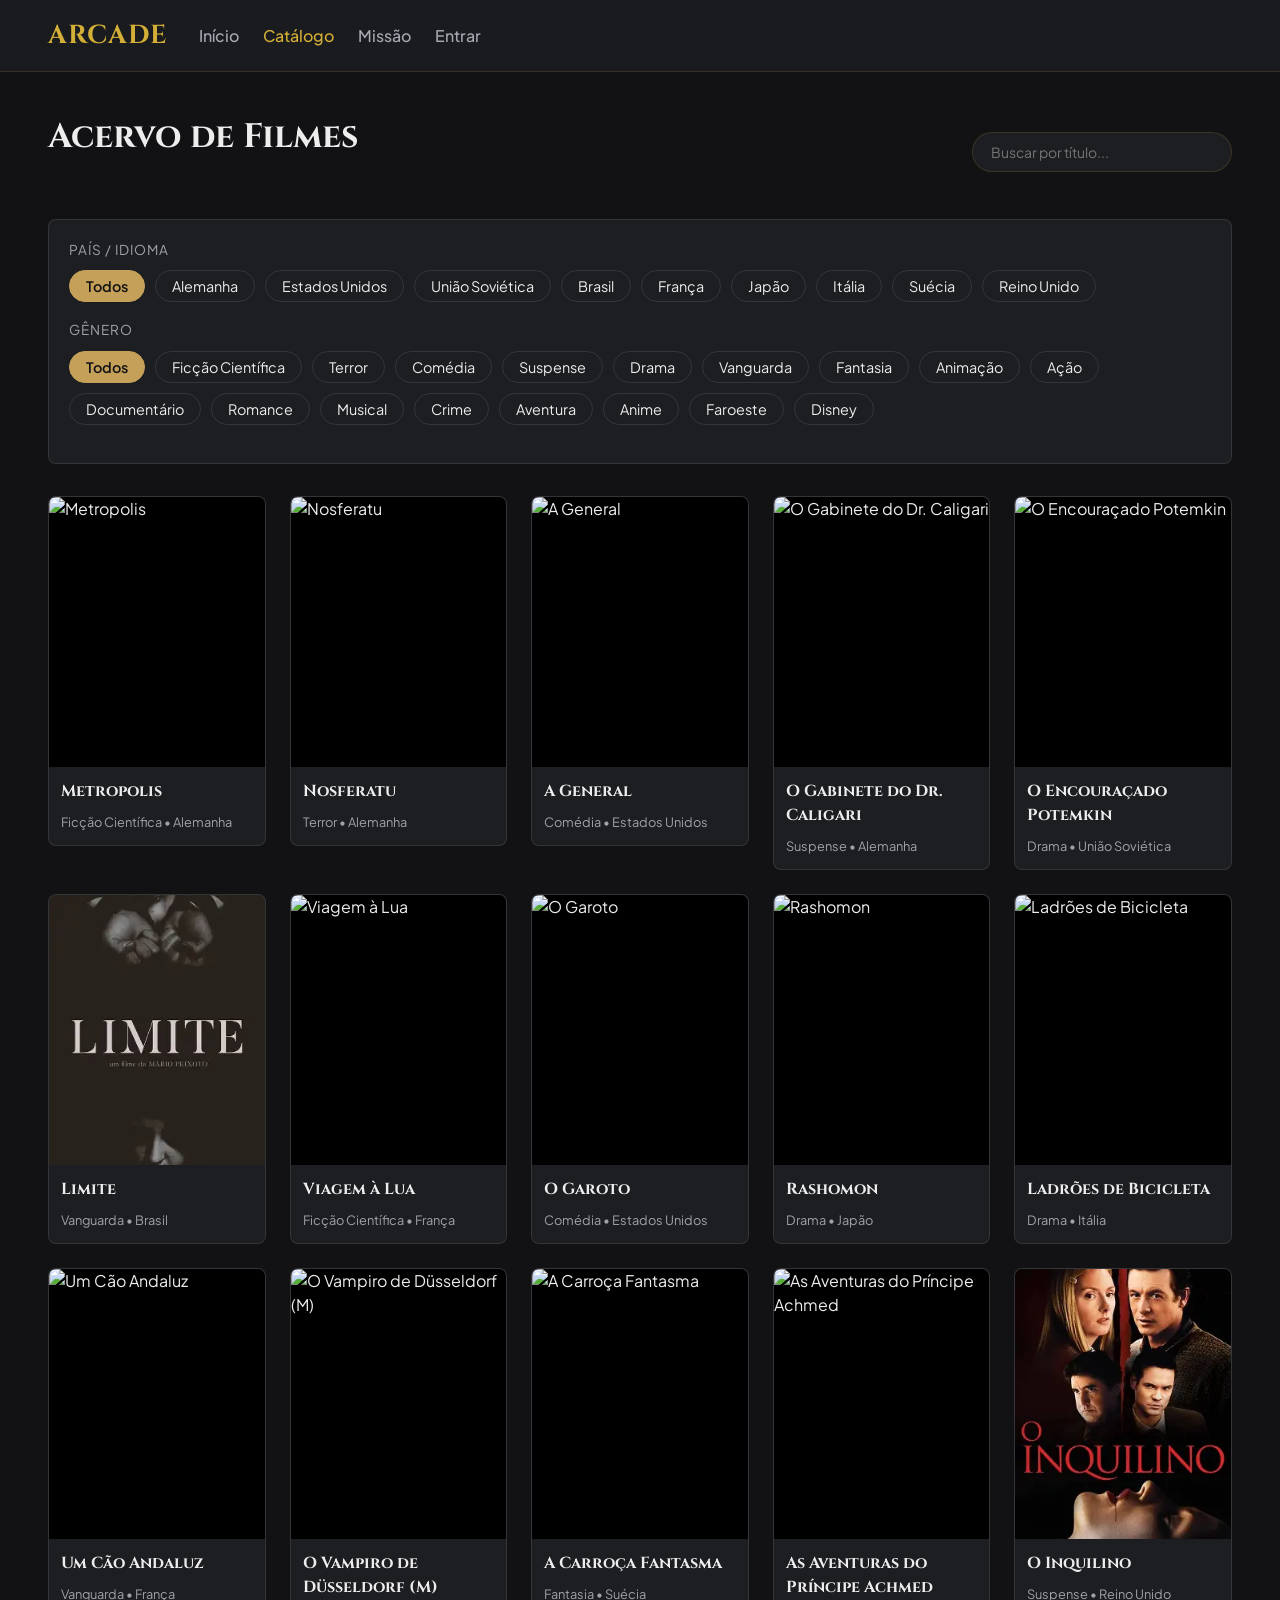
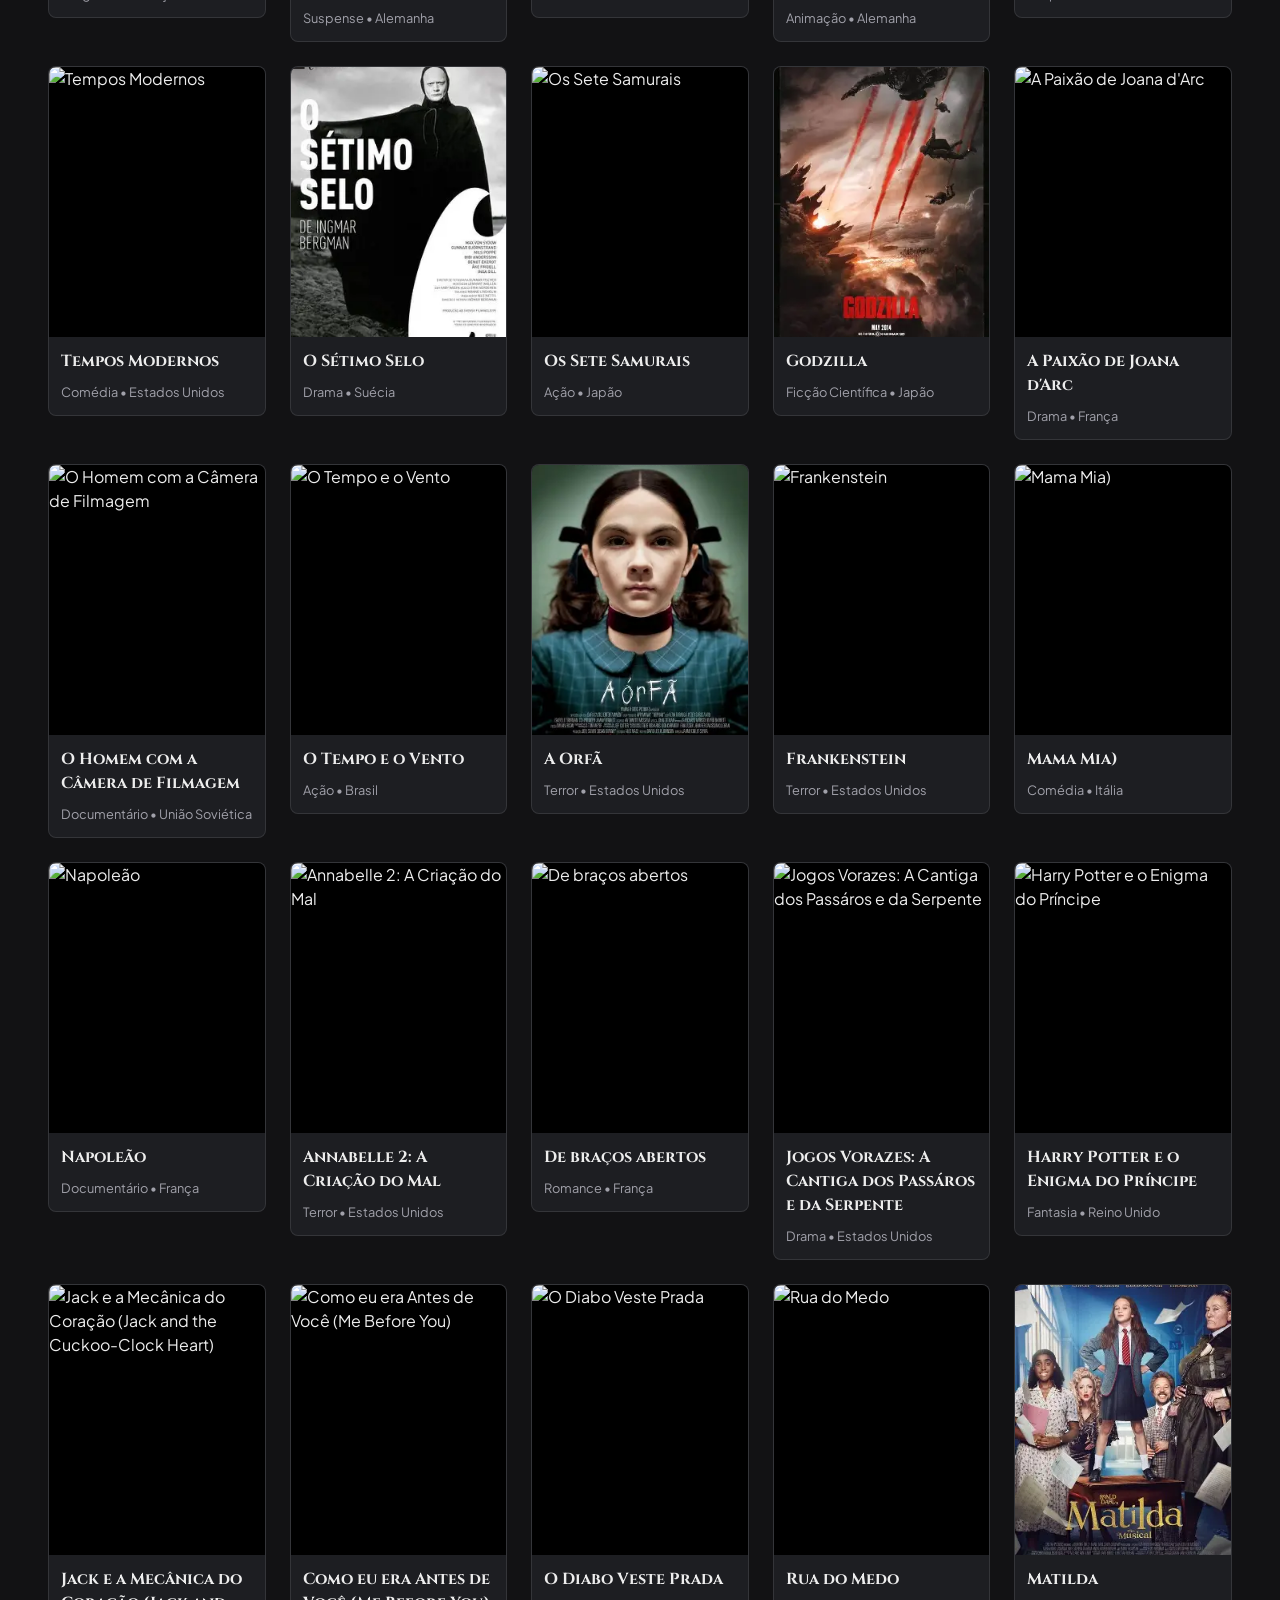
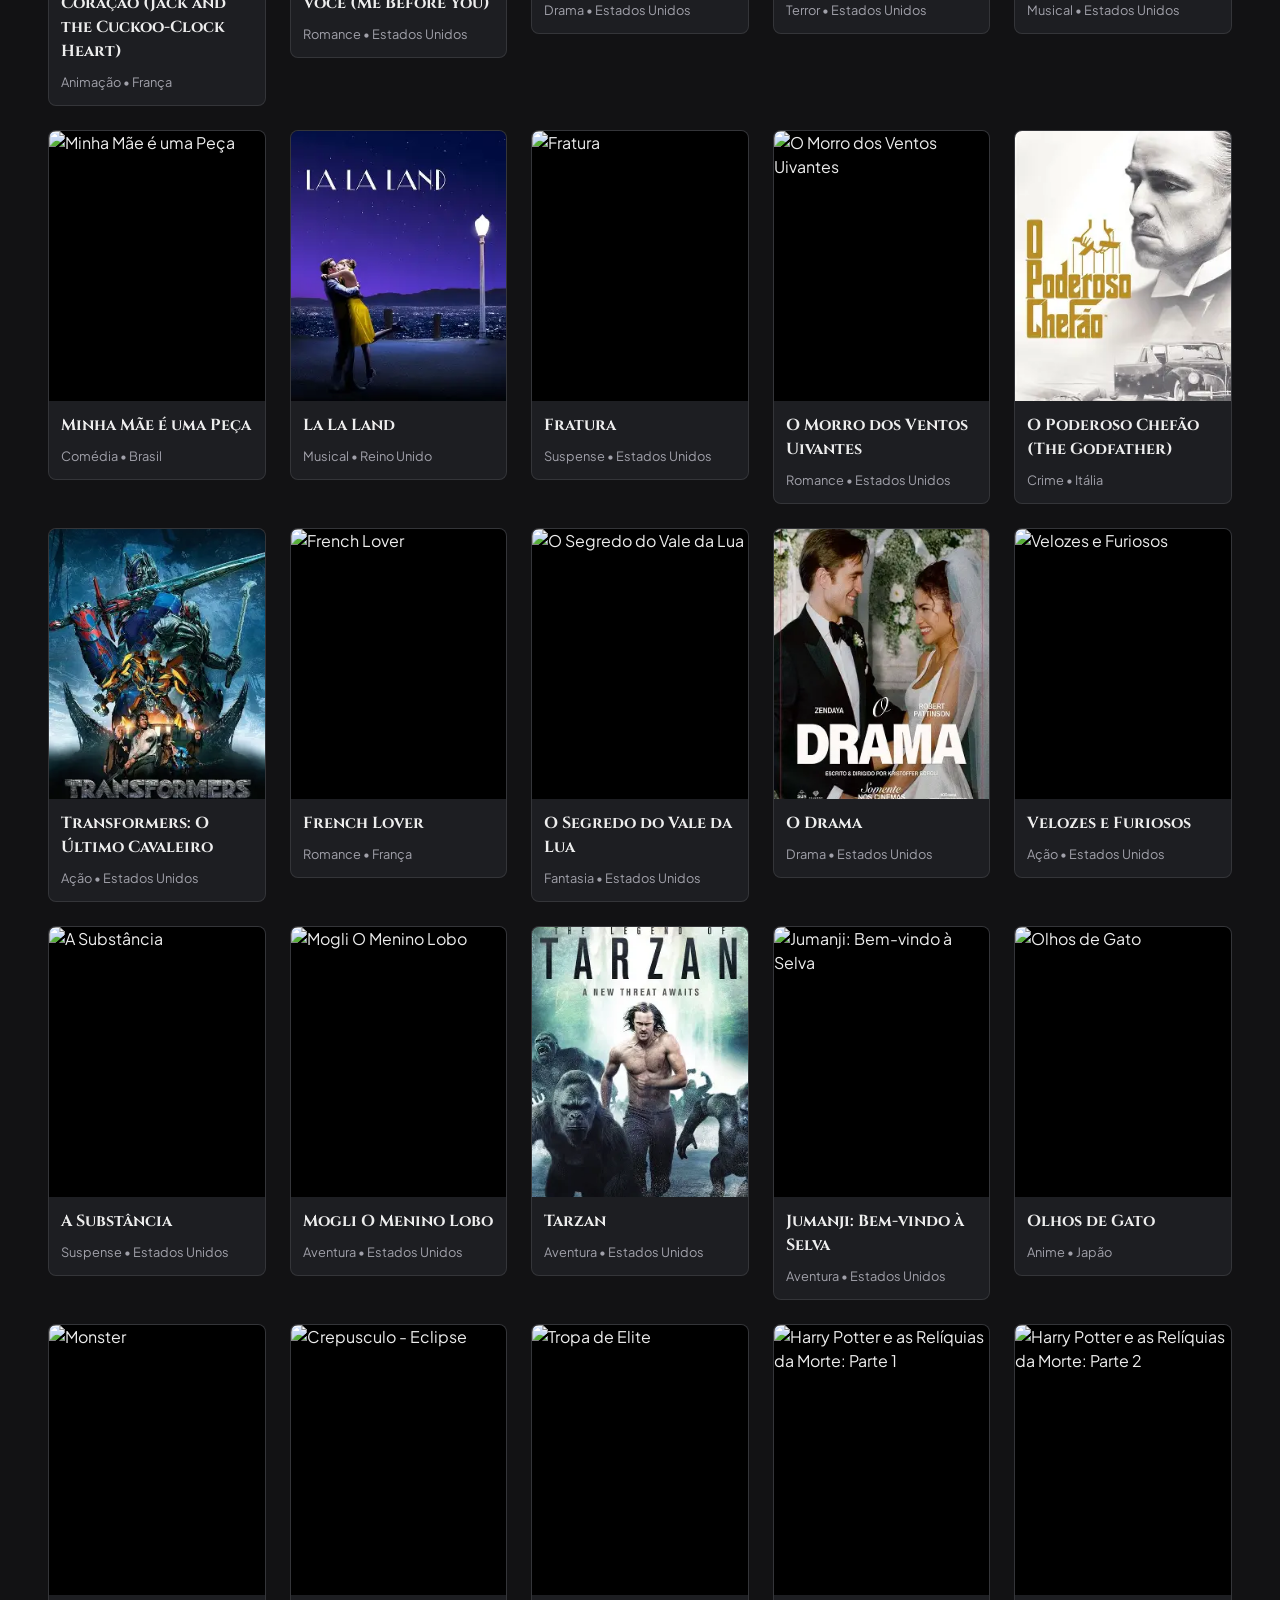
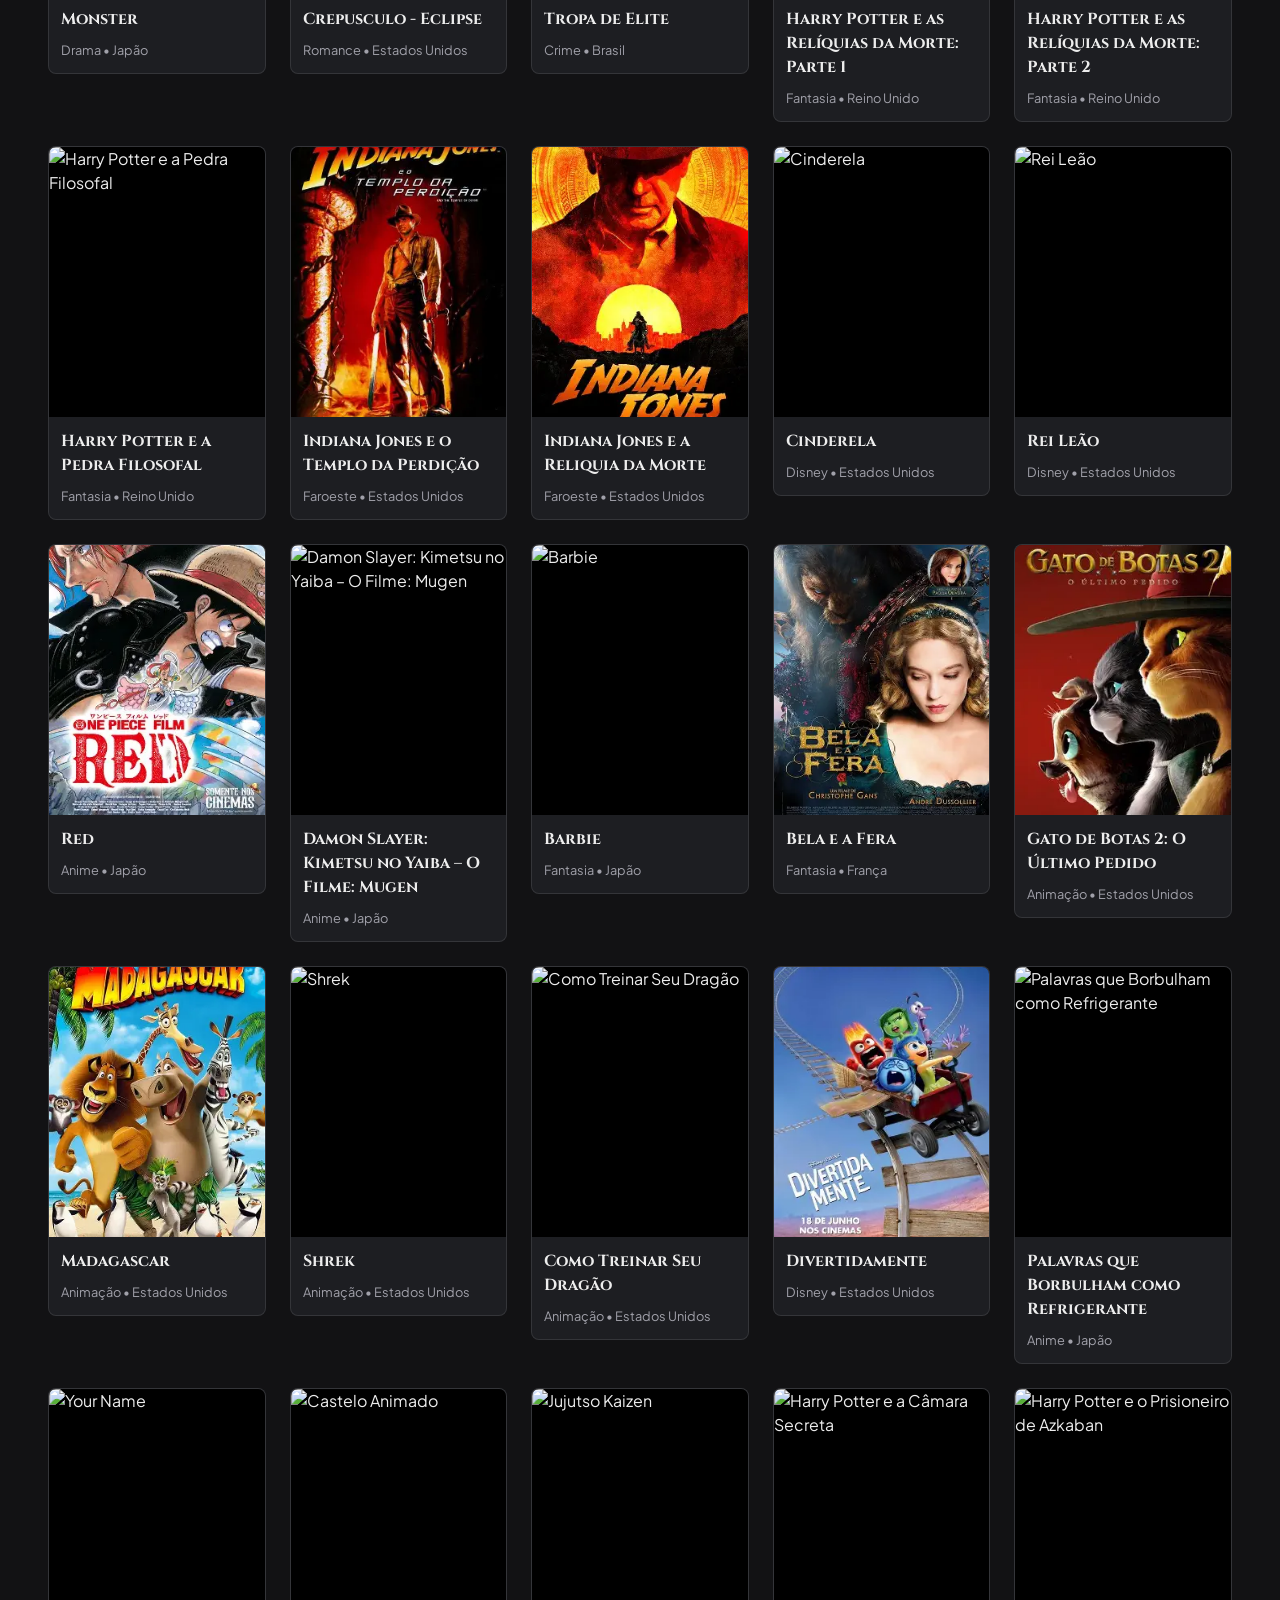
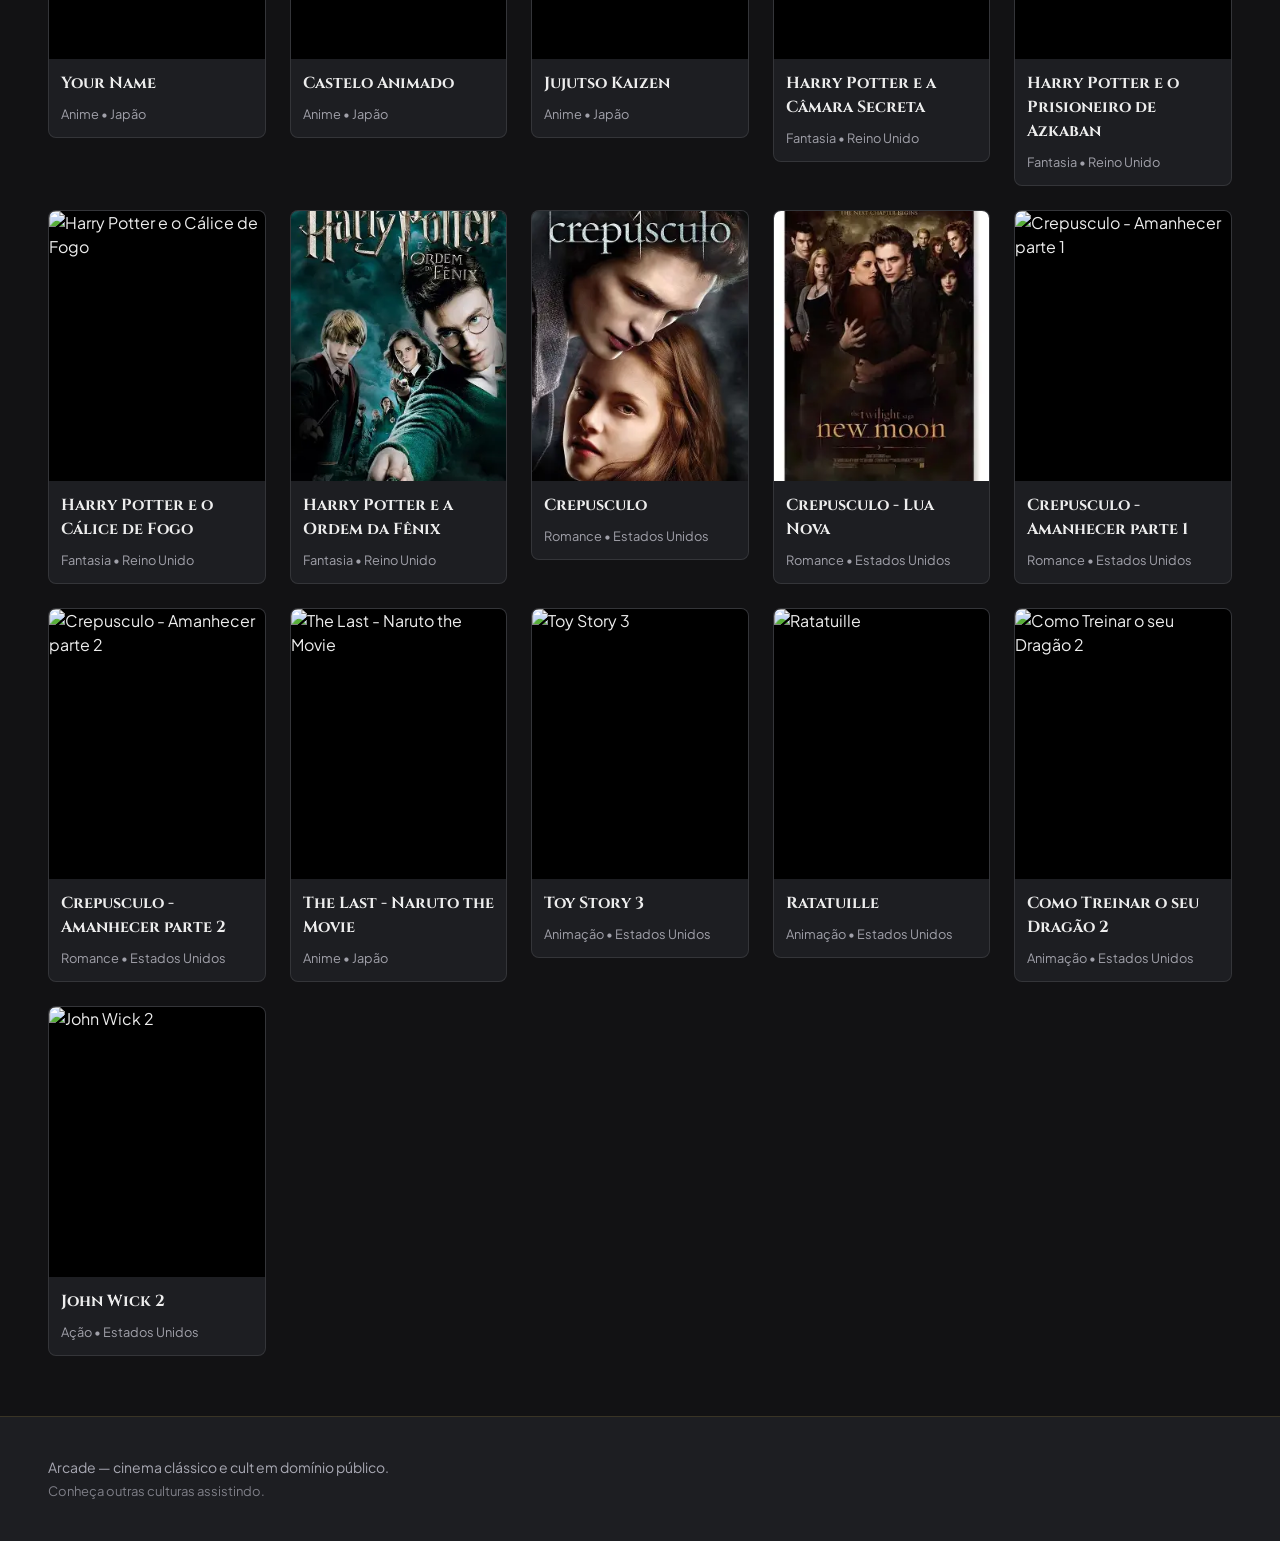
==== commit 726e4955: "Adiciona página de Missão e conecta no header de todas as páginas" ====
--- a/catalogo.html
+++ b/catalogo.html
@@ -20,6 +20,7 @@
   <nav class="menu">
     <a href="index.html">Início</a>
     <a href="catalogo.html" class="ativo">Catálogo</a>
+    <a href="sobre.html">Missão</a>
     <a href="perfil.html" class="link-conta">Minha Conta</a>
   </nav>
 
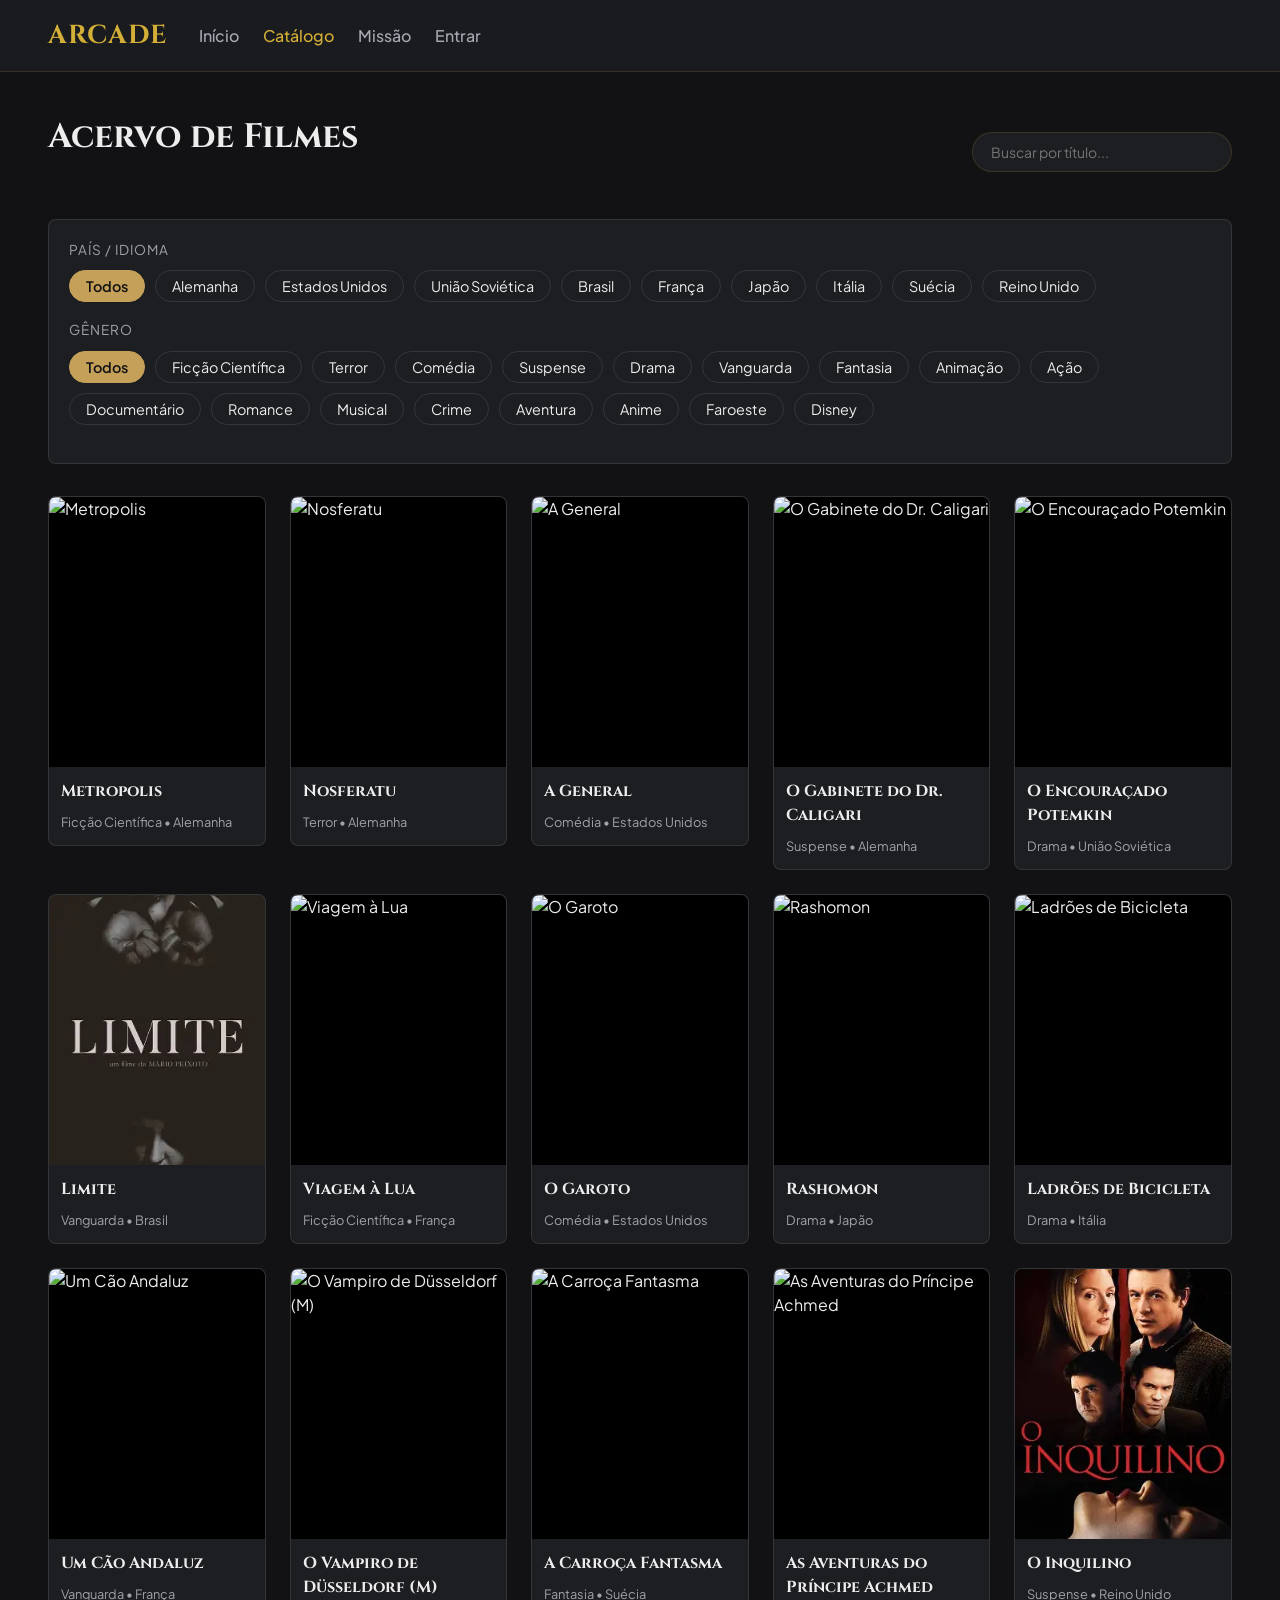
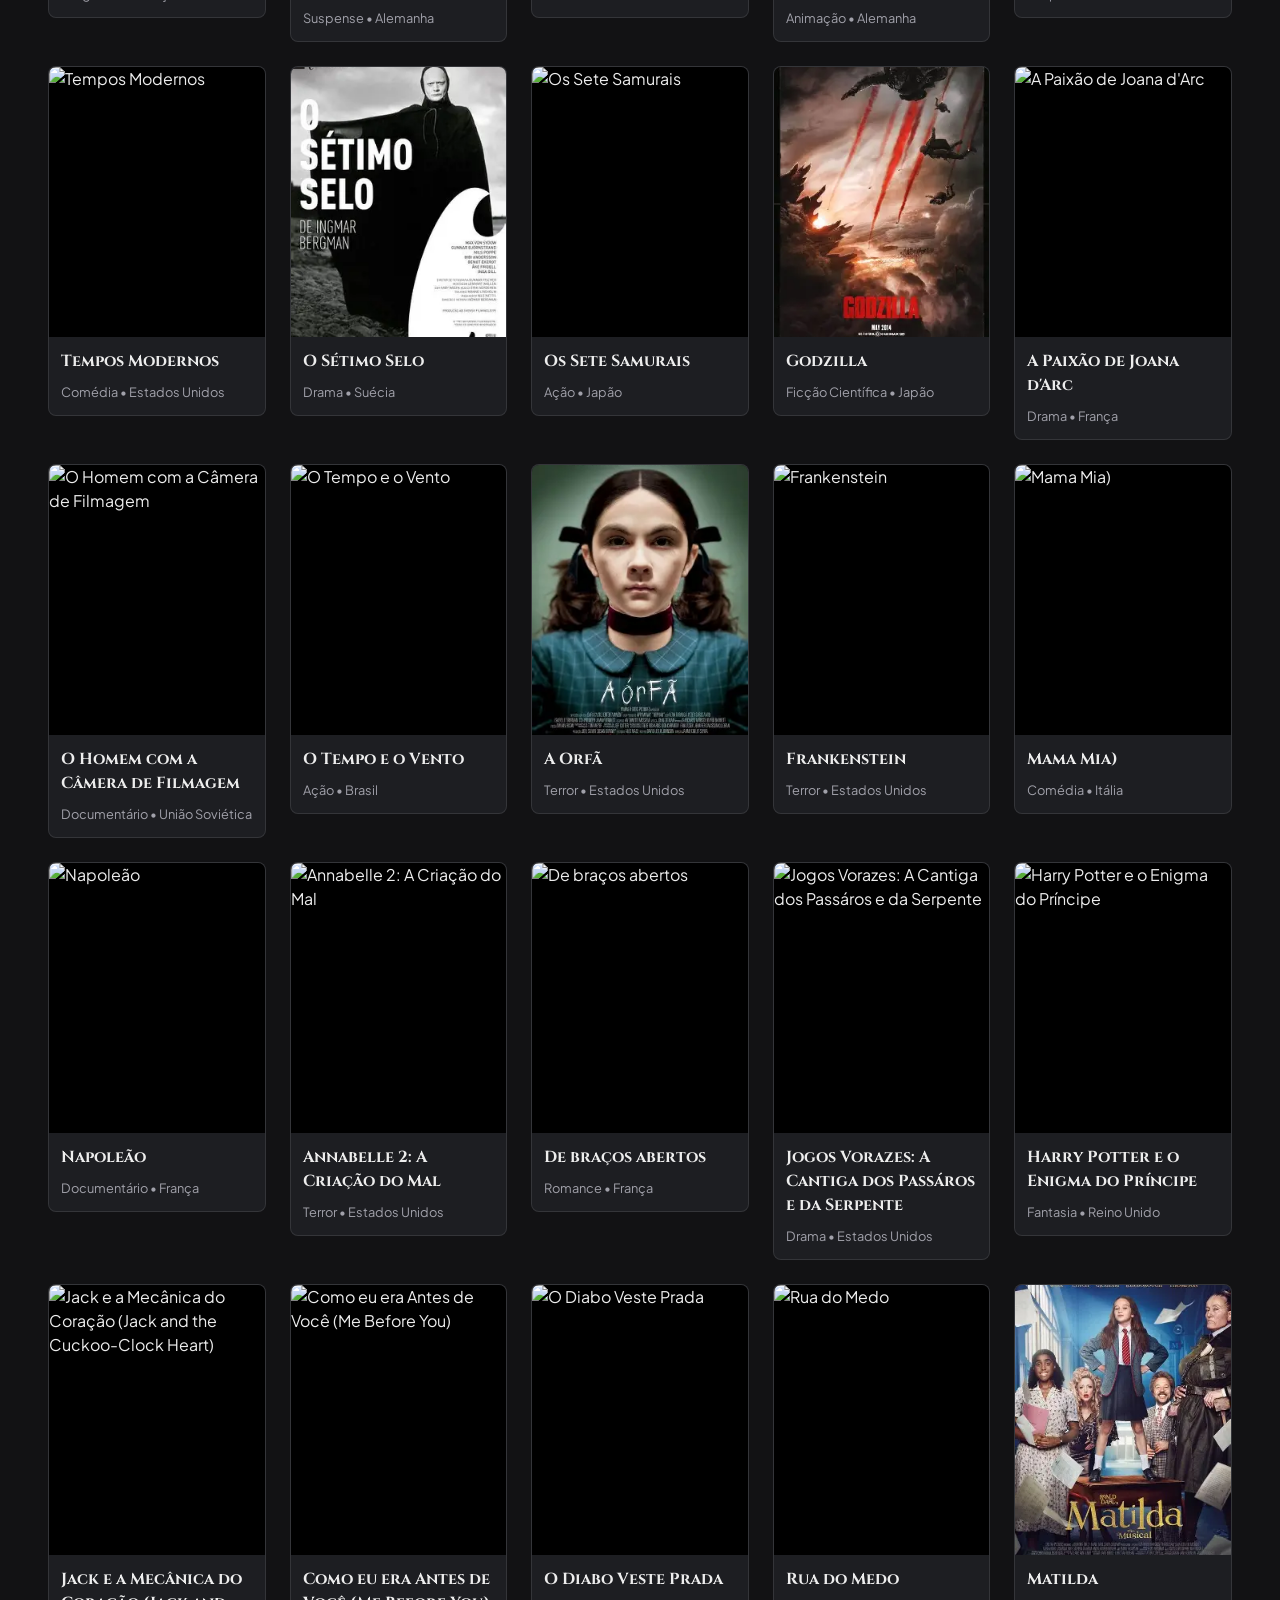
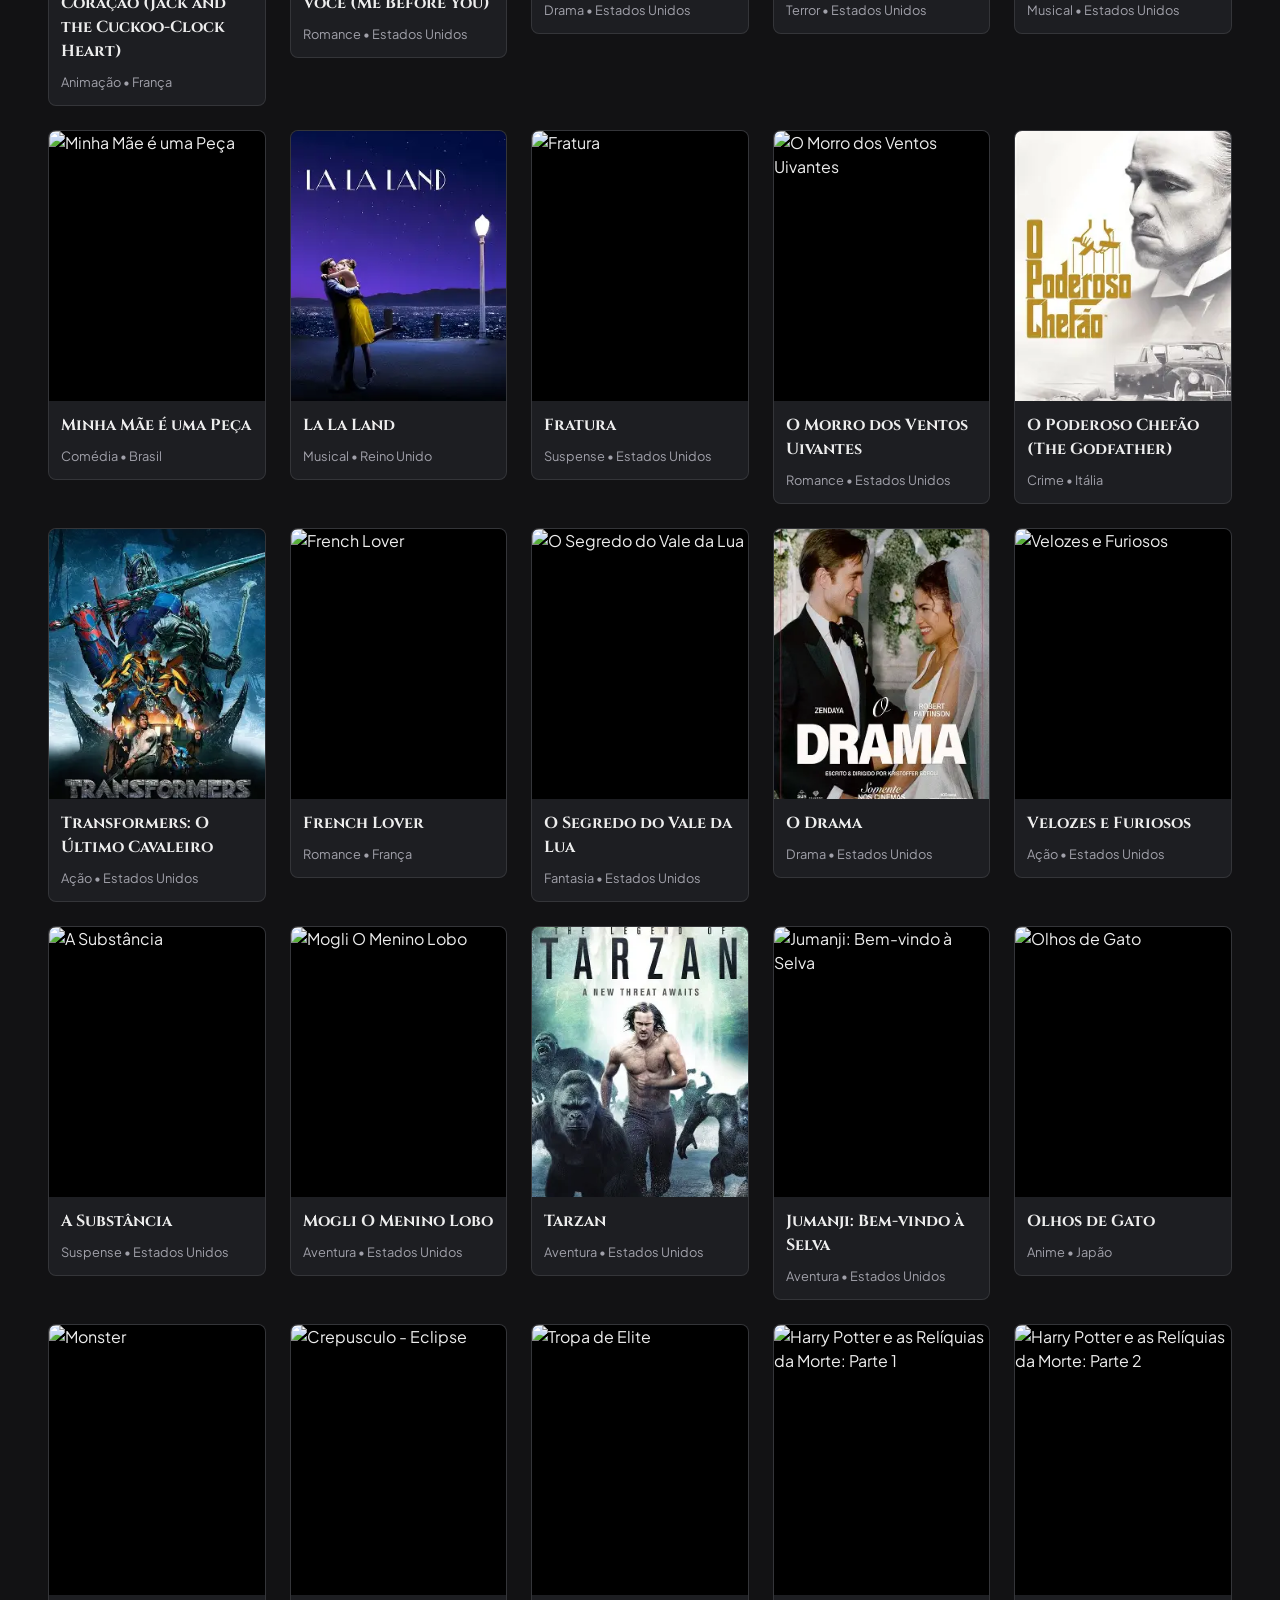
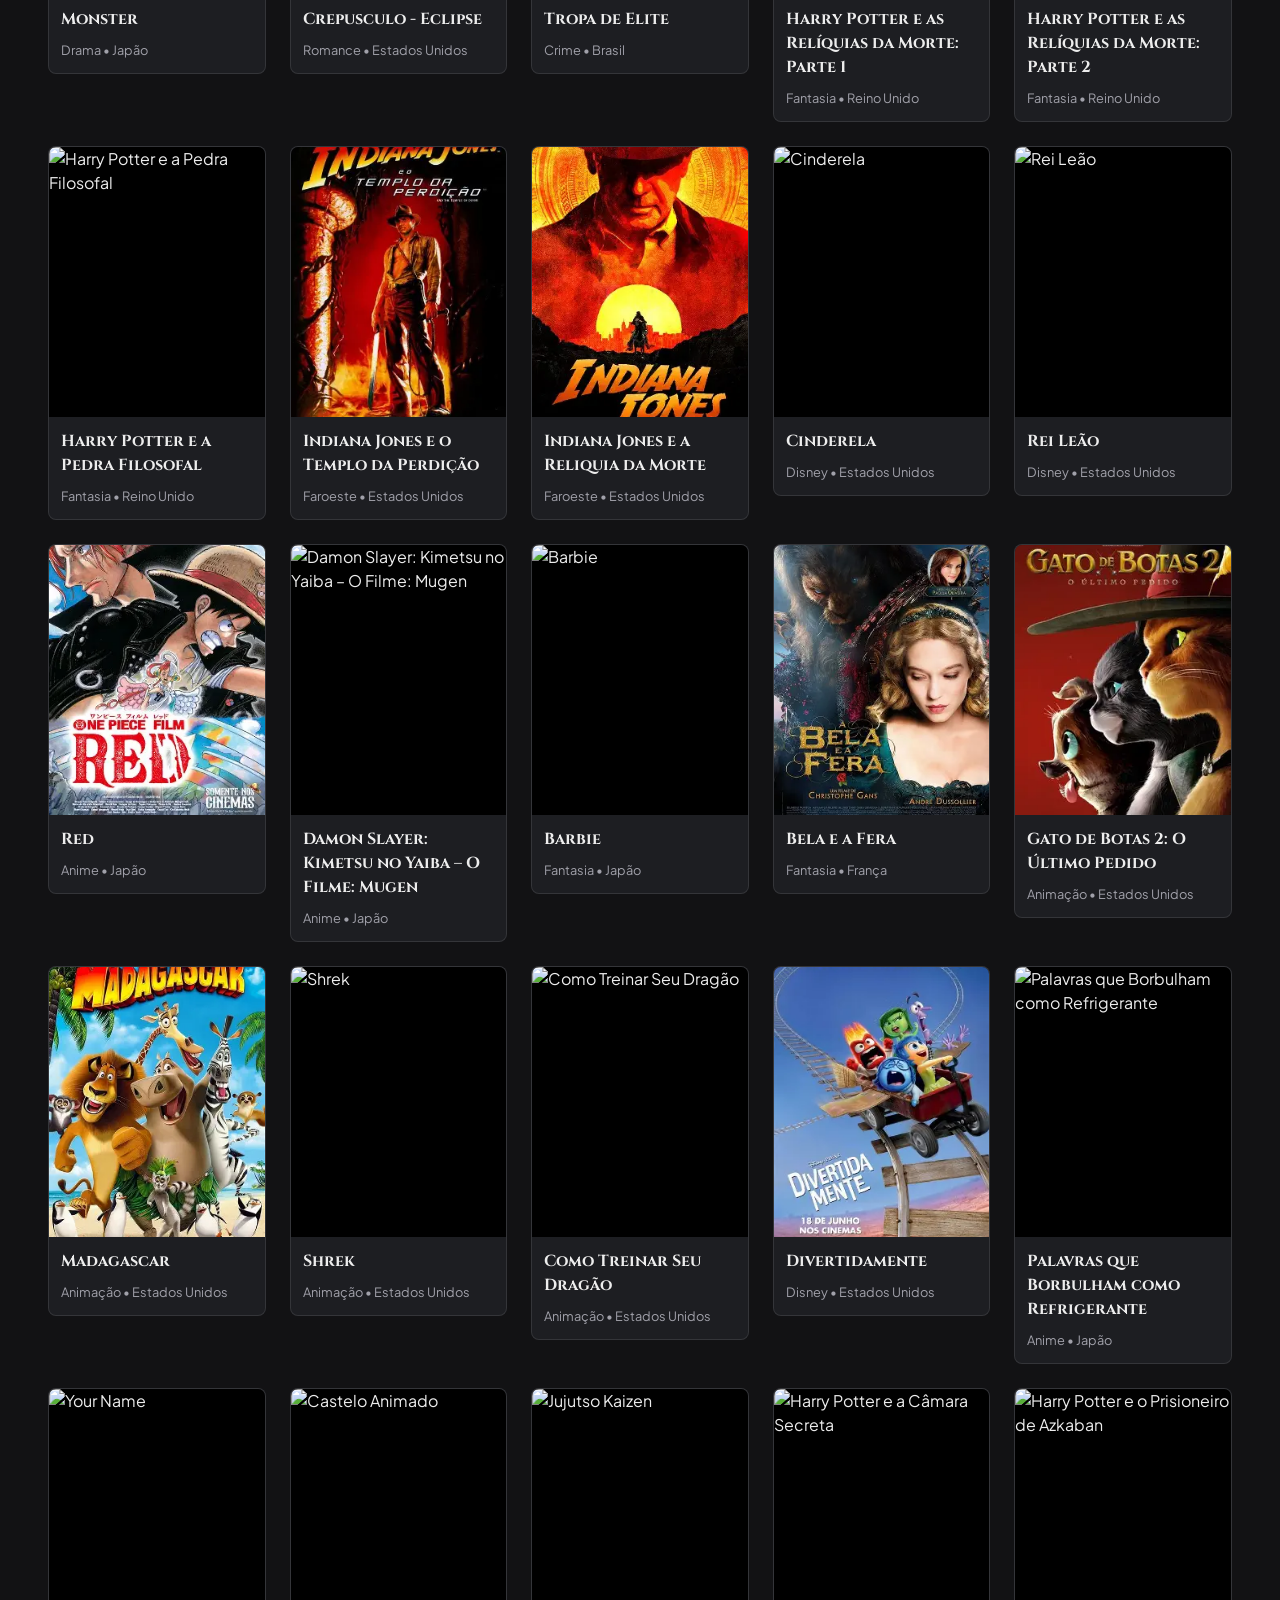
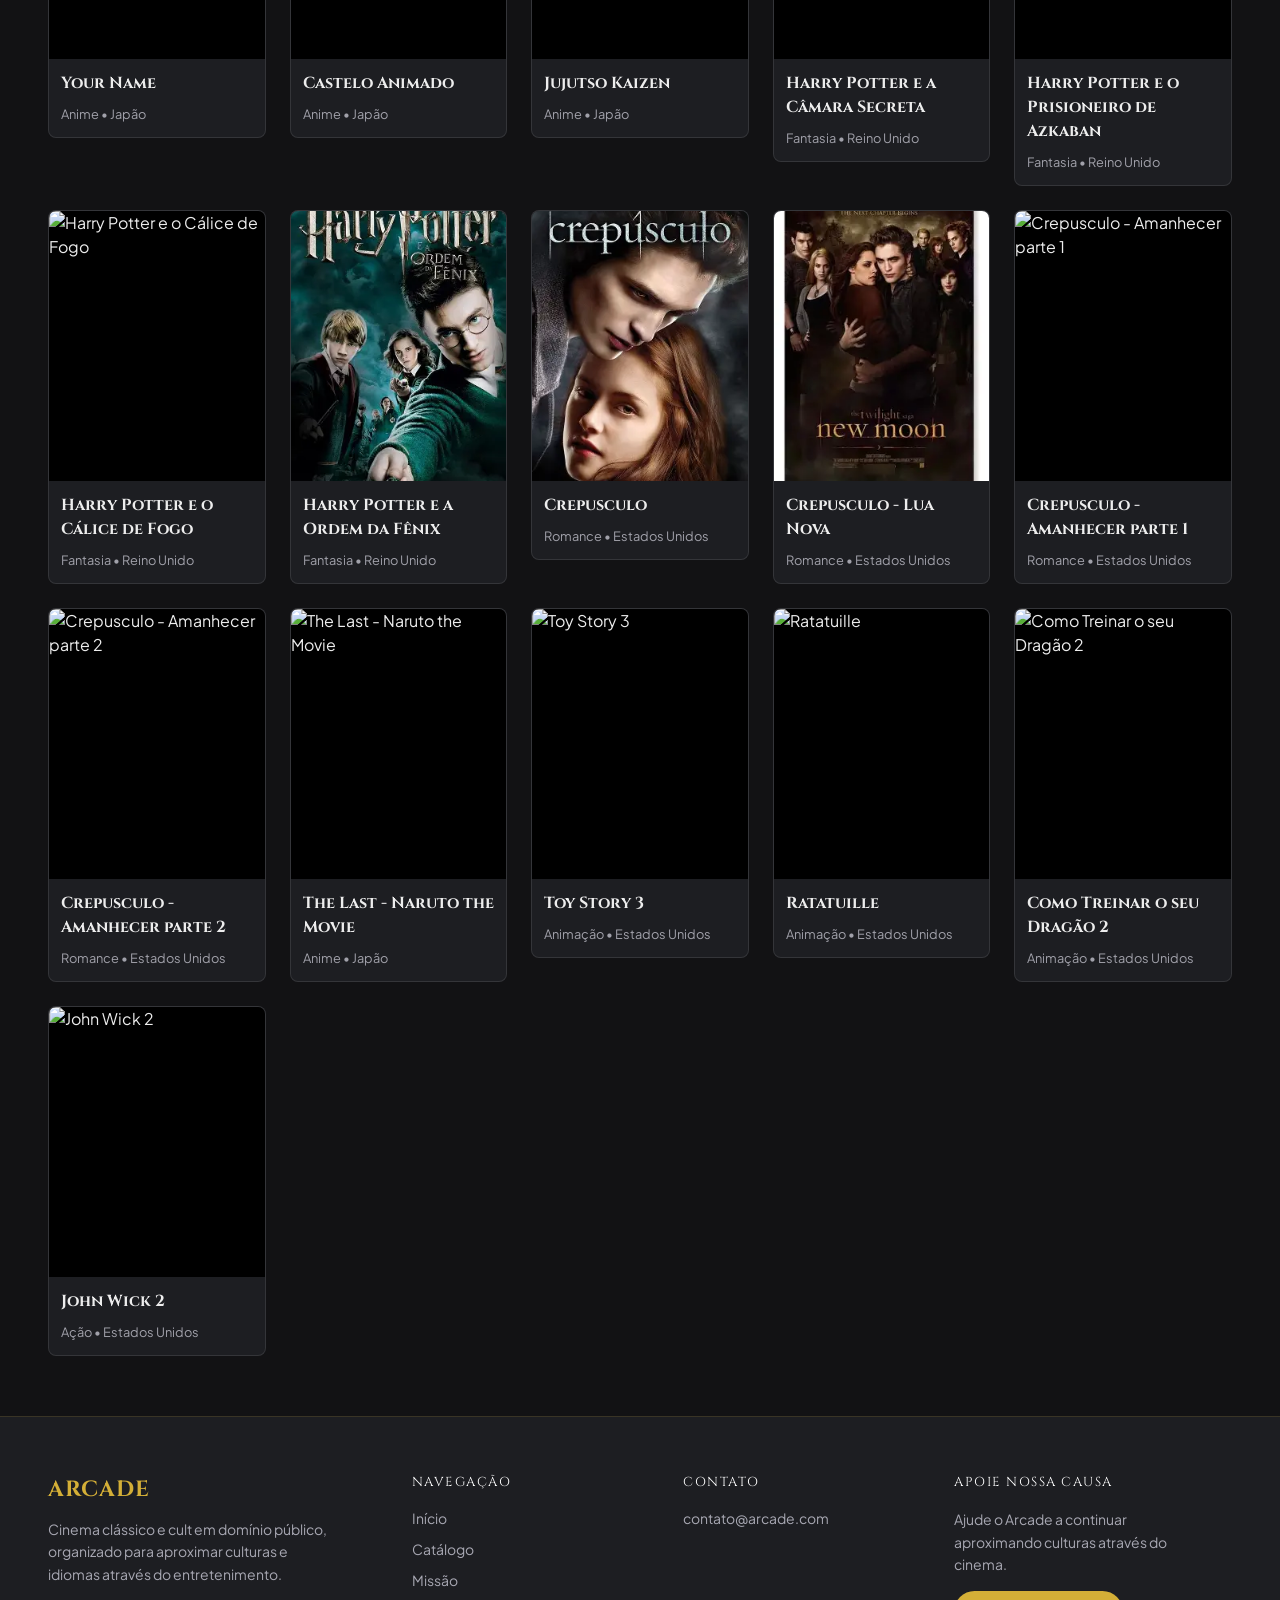
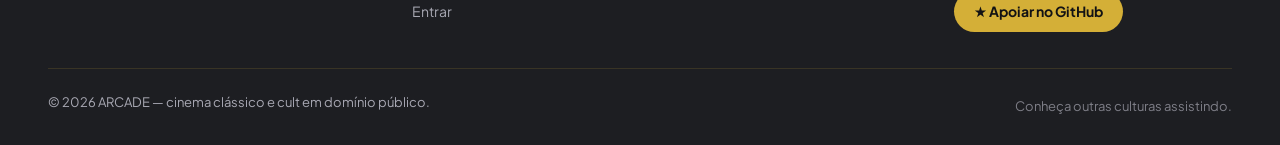
==== commit 96bf57f9: "Adiciona rodapé completo (logo, contato e apoie nossa causa) em todas as páginas" ====
--- a/catalogo.html
+++ b/catalogo.html
@@ -55,9 +55,39 @@
     <div class="grade" id="grade"></div>
   </main>
 
-  <footer class="rodape">
-    <p>Arcade — cinema clássico e cult em domínio público.</p>
-    <p class="rodape-fraco">Conheça outras culturas assistindo.</p>
+  <footer class="rodape rodape-completo">
+    <div class="rodape-grade">
+      <div class="rodape-marca">
+        <p class="rodape-logo">ARCADE</p>
+        <p class="rodape-desc">Cinema clássico e cult em domínio público, organizado para aproximar culturas e idiomas através do entretenimento.</p>
+      </div>
+
+      <div class="rodape-coluna">
+        <p class="rodape-titulo-coluna">Navegação</p>
+        <div class="rodape-links">
+          <a href="index.html">Início</a>
+          <a href="catalogo.html">Catálogo</a>
+          <a href="sobre.html">Missão</a>
+          <a href="perfil.html" class="link-conta">Minha Conta</a>
+        </div>
+      </div>
+
+      <div class="rodape-coluna">
+        <p class="rodape-titulo-coluna">Contato</p>
+        <a href="mailto:contato@arcade.com" class="rodape-contato-email">contato@arcade.com</a>
+      </div>
+
+      <div class="rodape-coluna">
+        <p class="rodape-titulo-coluna">Apoie nossa causa</p>
+        <p class="rodape-apoio-texto">Ajude o Arcade a continuar aproximando culturas através do cinema.</p>
+        <a href="https://github.com/produtivitydotcom/Projeto-Final-HTML" target="_blank" rel="noopener" class="btn-apoiar">★ Apoiar no GitHub</a>
+      </div>
+    </div>
+
+    <div class="rodape-baixo">
+      <p>&copy; 2026 ARCADE — cinema clássico e cult em domínio público.</p>
+      <p class="rodape-fraco">Conheça outras culturas assistindo.</p>
+    </div>
   </footer>
 
   <script src="js/catalogo.js"></script>
--- a/css/estilo.css
+++ b/css/estilo.css
@@ -737,4 +737,122 @@
   text-decoration: none;
   color: inherit;
   display: block;
+}
+
+/* =========================================================
+   RODAPÉ COMPLETO (logo, navegação, contato, apoio)
+   ========================================================= */
+.rodape-completo {
+  padding: 56px 48px 28px;
+}
+
+.rodape-grade {
+  display: grid;
+  grid-template-columns: 1.4fr 1fr 1fr 1.2fr;
+  gap: 40px;
+  max-width: 1200px;
+  margin: 0 auto;
+  padding-bottom: 36px;
+}
+
+.rodape-logo {
+  font-family: var(--fonte-titulo);
+  font-size: 22px;
+  font-weight: 700;
+  color: var(--ambar);
+  letter-spacing: 1px;
+  text-transform: uppercase;
+}
+
+.rodape-desc {
+  font-size: 14px;
+  line-height: 1.6;
+  margin-top: 12px;
+  max-width: 280px;
+  color: var(--texto-fraco);
+}
+
+.rodape-titulo-coluna {
+  font-family: var(--fonte-titulo);
+  font-size: 13px;
+  letter-spacing: 1.5px;
+  text-transform: uppercase;
+  color: #fff;
+  margin-bottom: 16px;
+}
+
+.rodape-links {
+  display: flex;
+  flex-direction: column;
+  gap: 10px;
+}
+
+.rodape-links a,
+.rodape-contato-email {
+  font-size: 14px;
+  color: var(--texto-fraco);
+  transition: color 0.2s;
+}
+
+.rodape-links a:hover,
+.rodape-contato-email:hover {
+  color: var(--ambar);
+}
+
+.rodape-apoio-texto {
+  font-size: 14px;
+  line-height: 1.6;
+  margin-bottom: 16px;
+  max-width: 240px;
+  color: var(--texto-fraco);
+}
+
+.btn-apoiar {
+  display: inline-flex;
+  align-items: center;
+  gap: 8px;
+  background-color: var(--ambar);
+  color: #121214;
+  padding: 10px 20px;
+  border-radius: 999px;
+  font-weight: 700;
+  font-size: 14px;
+  transition: background-color 0.2s, transform 0.2s;
+}
+
+.btn-apoiar:hover {
+  background-color: var(--ambar-forte);
+  transform: translateY(-2px);
+}
+
+.rodape-baixo {
+  max-width: 1200px;
+  margin: 0 auto;
+  padding-top: 24px;
+  border-top: 1px solid var(--borda);
+  display: flex;
+  justify-content: space-between;
+  flex-wrap: wrap;
+  gap: 10px;
+  font-size: 13px;
+}
+
+@media (max-width: 900px) {
+  .rodape-grade {
+    grid-template-columns: repeat(2, 1fr);
+  }
+}
+
+@media (max-width: 560px) {
+  .rodape-completo {
+    padding: 40px 20px 24px;
+  }
+  .rodape-grade {
+    grid-template-columns: 1fr;
+    gap: 32px;
+  }
+  .rodape-baixo {
+    flex-direction: column;
+    text-align: center;
+  }
 }
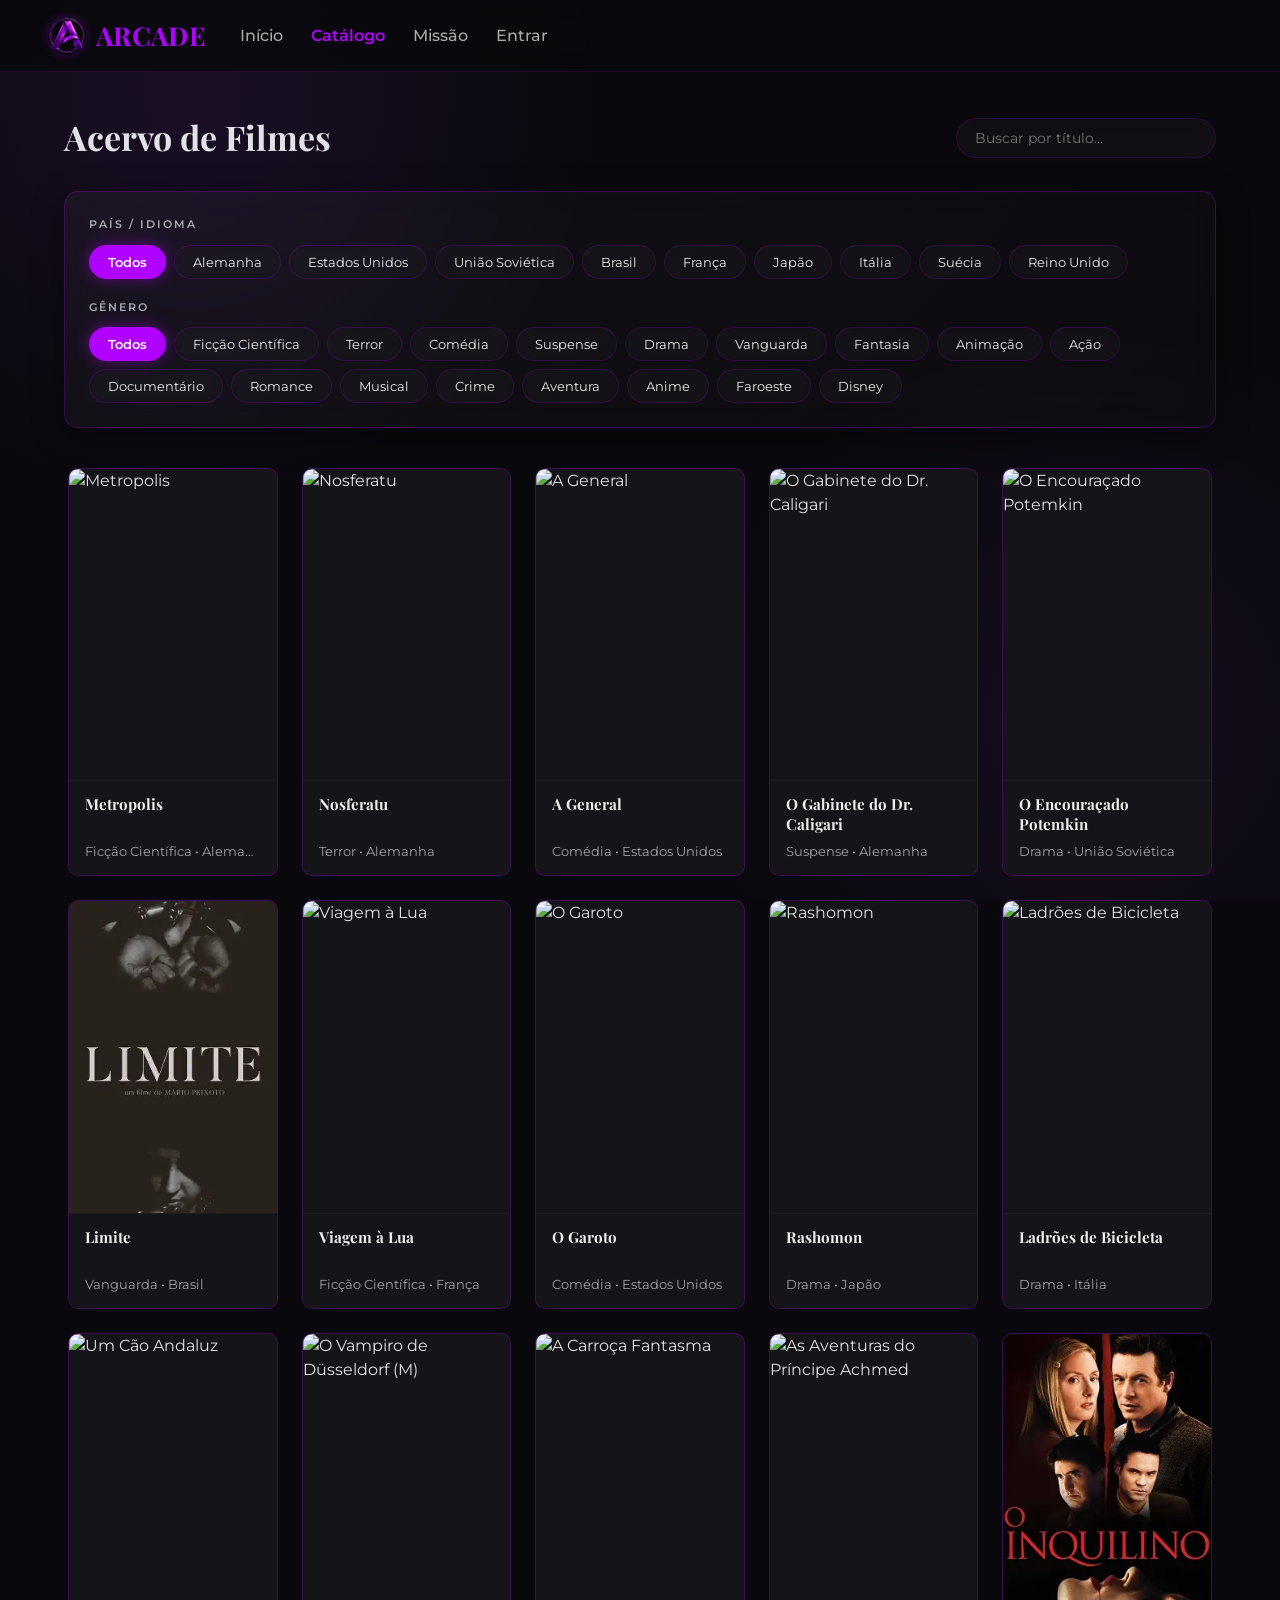
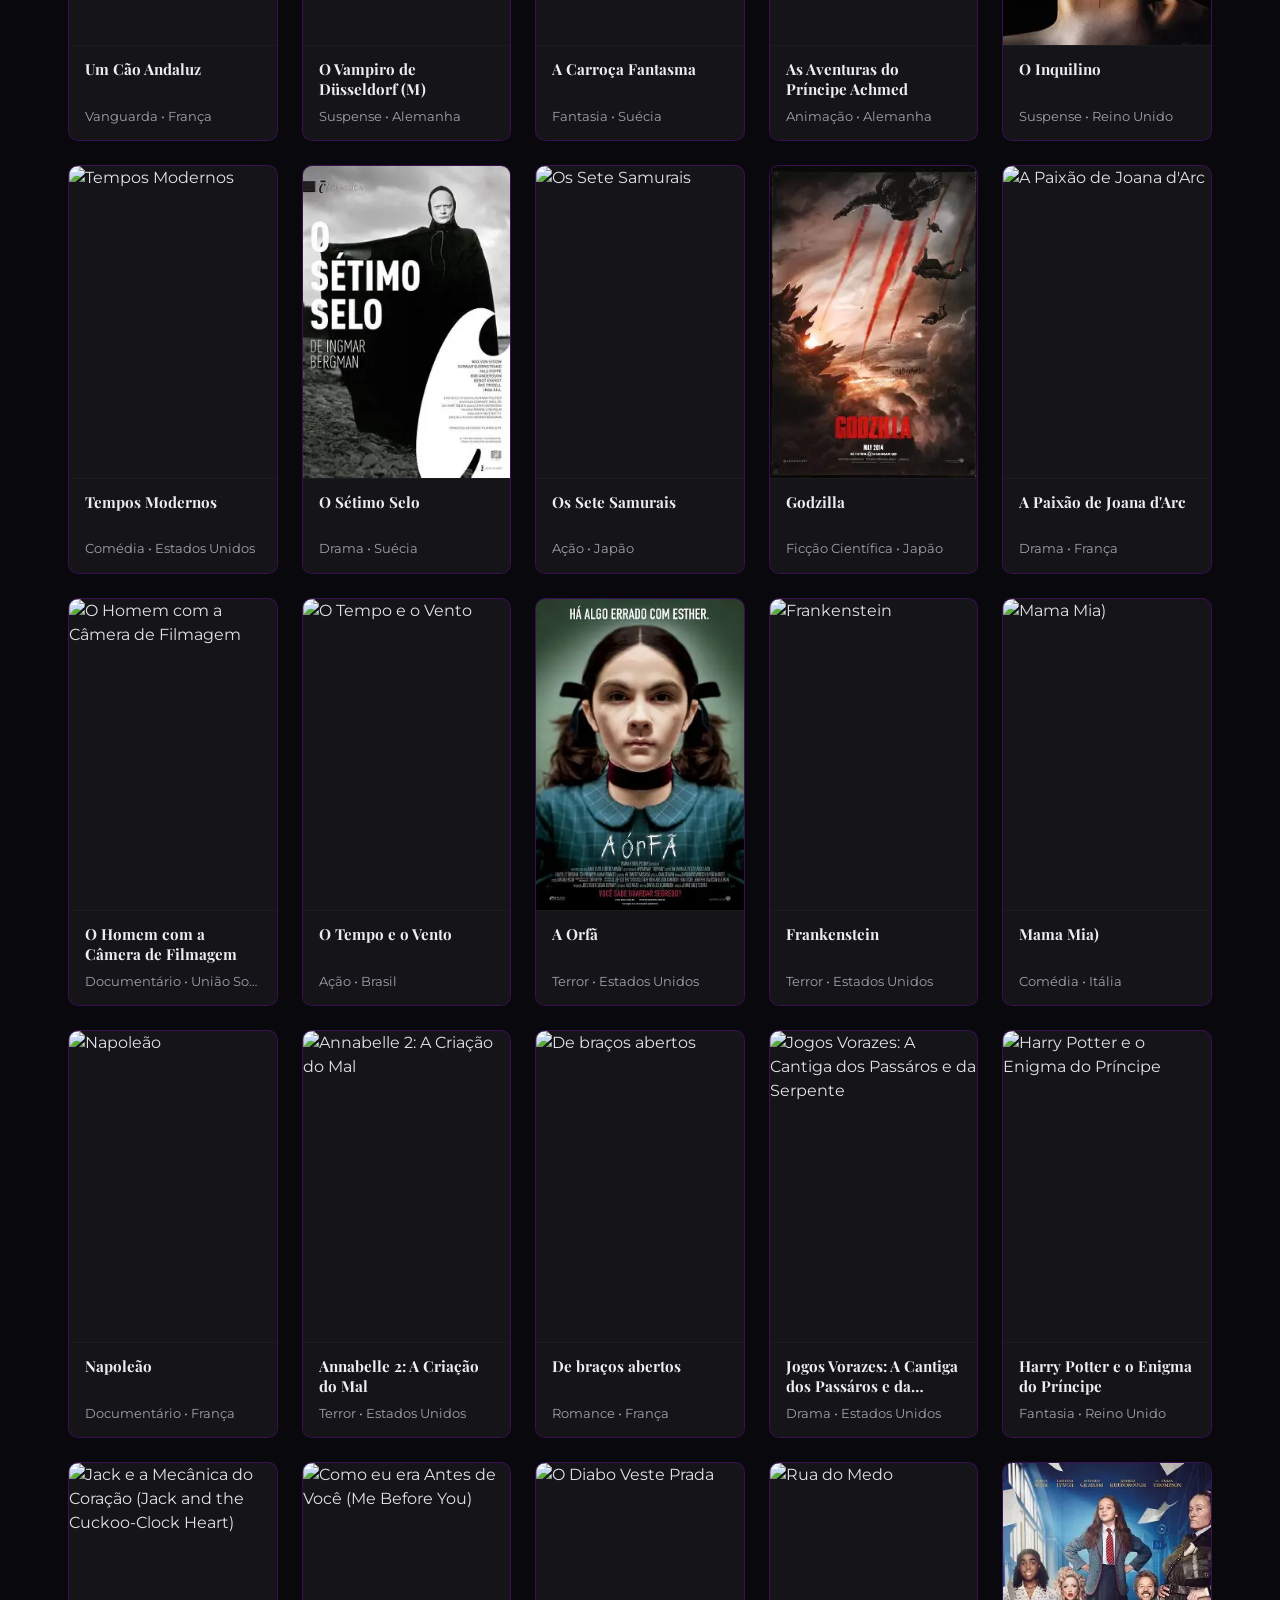
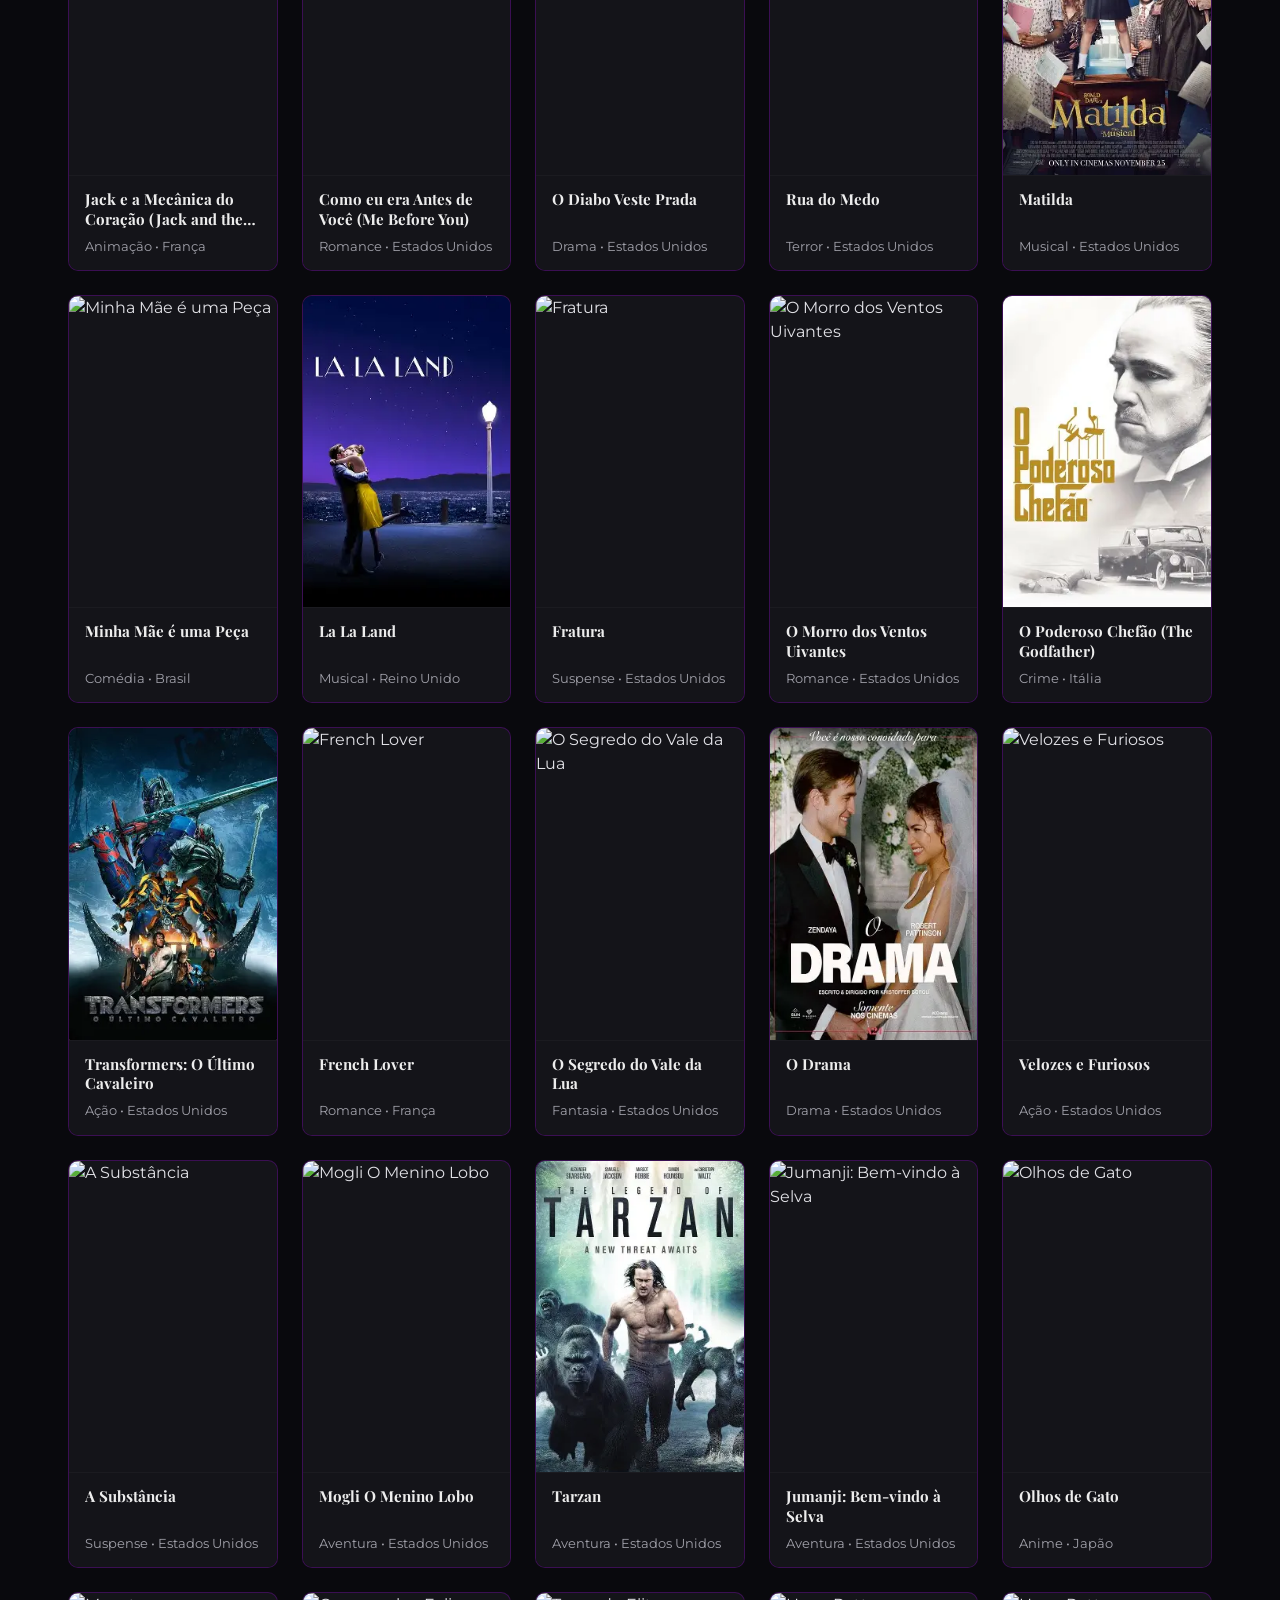
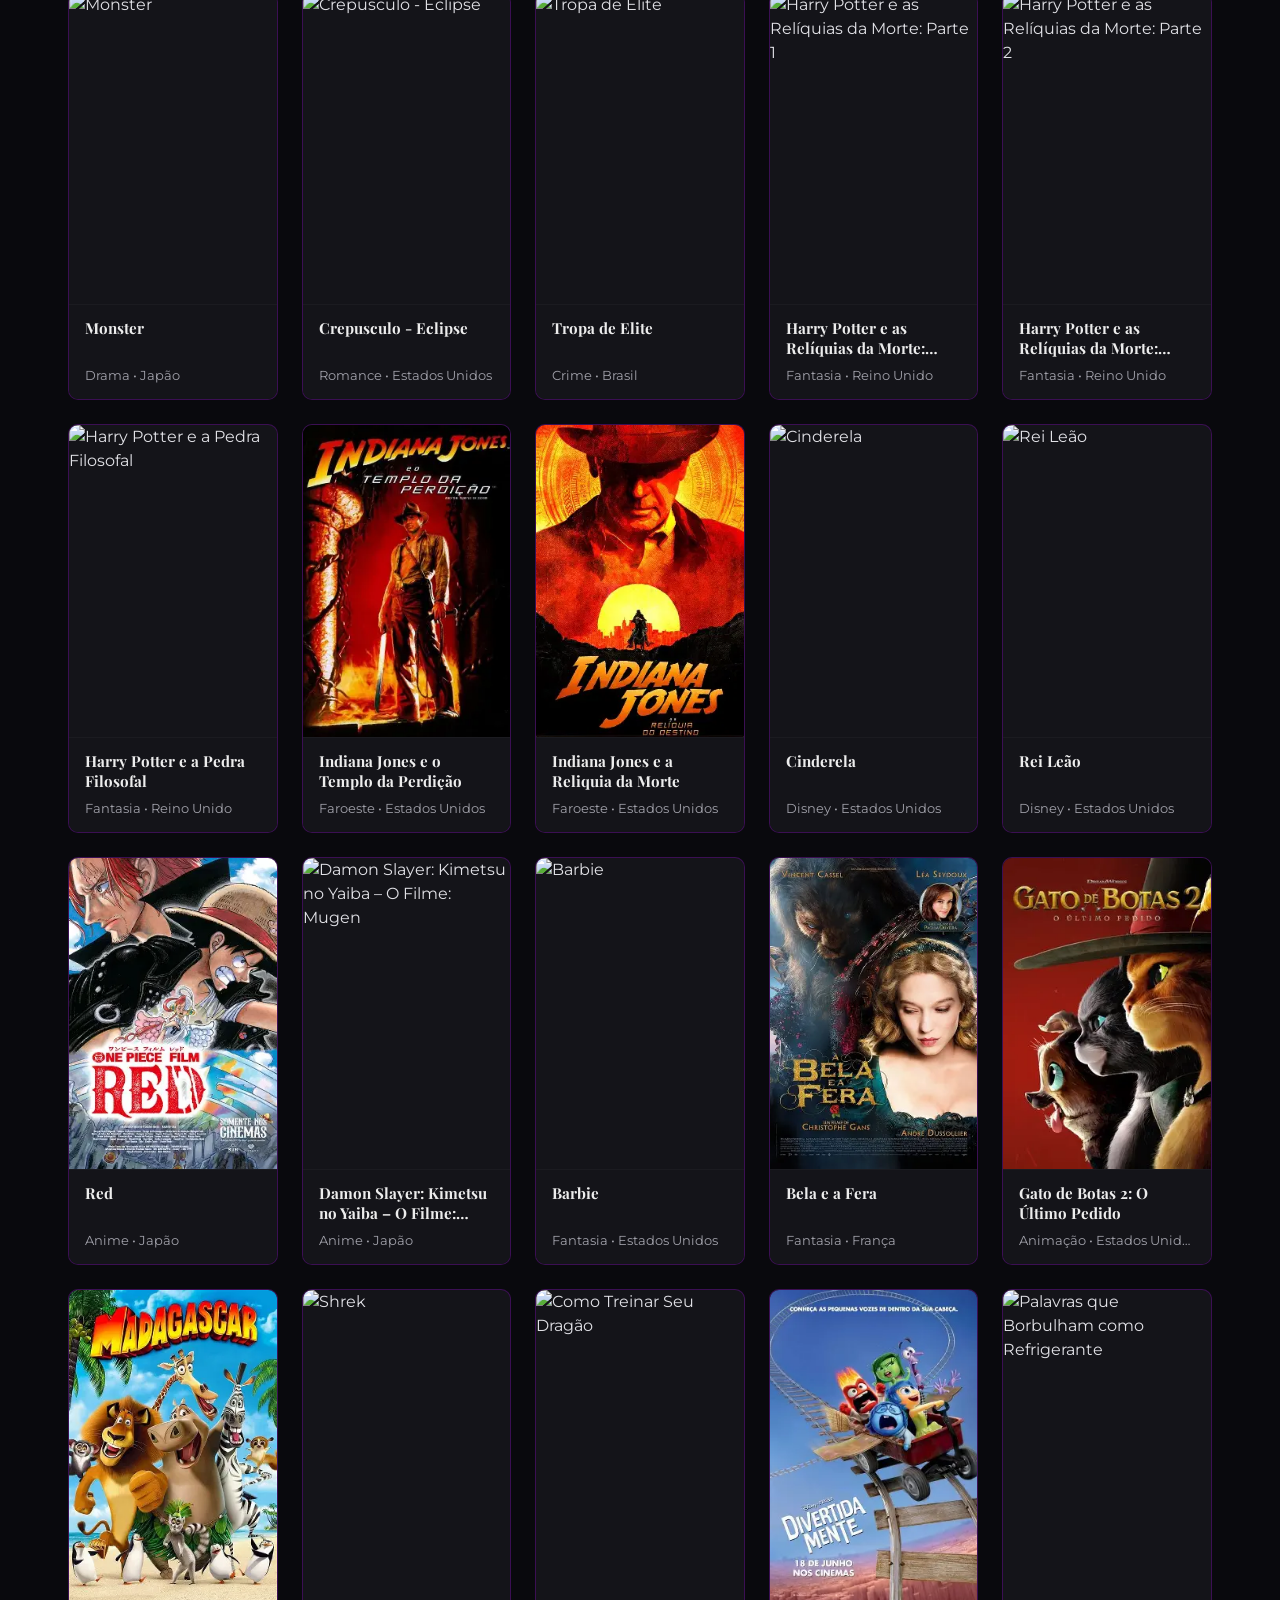
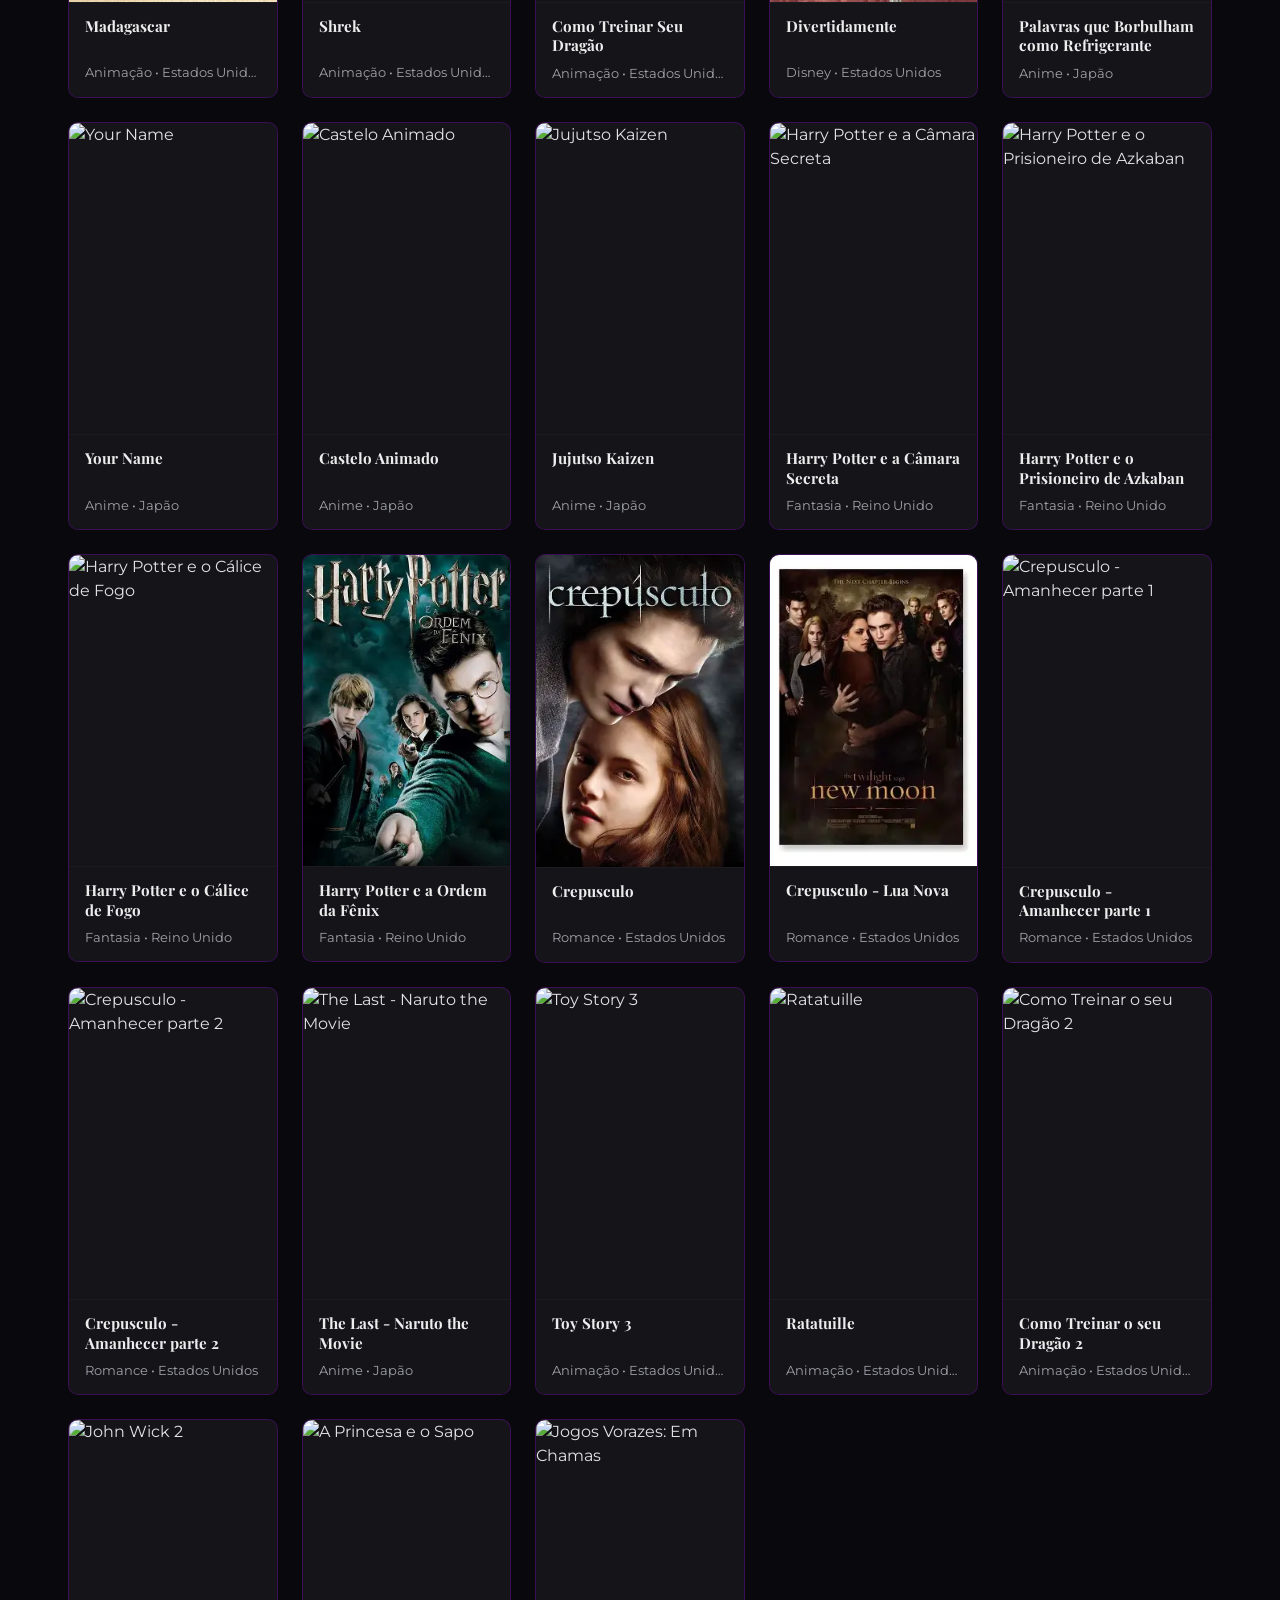
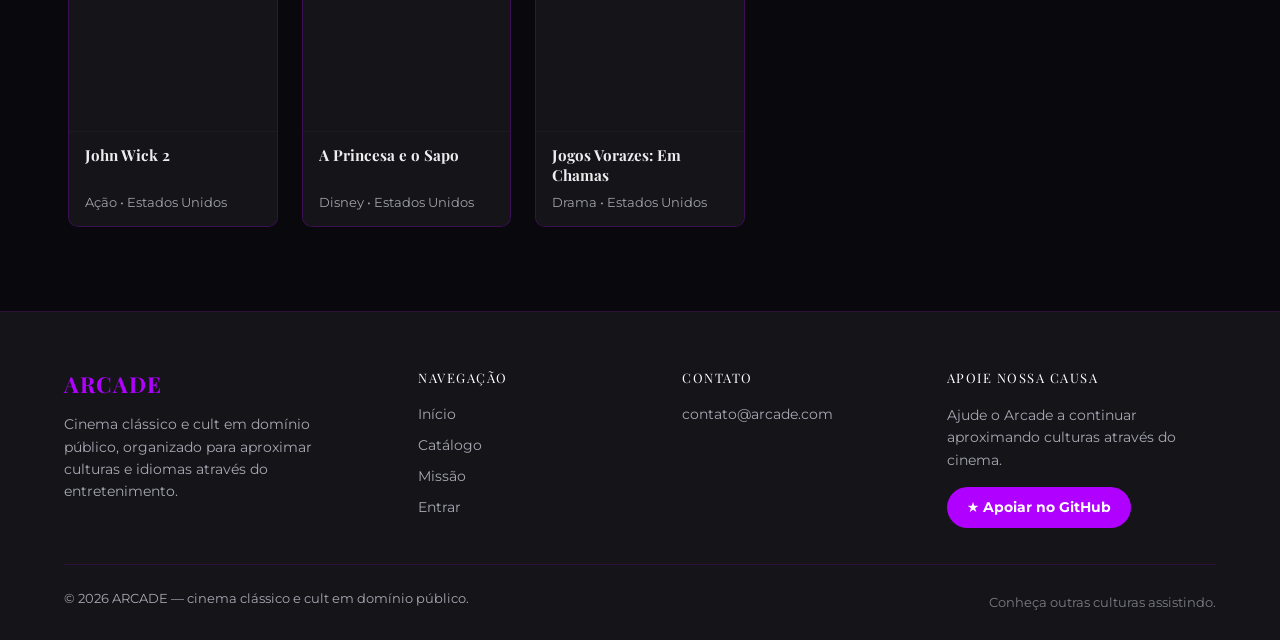
==== commit 926067ff: "Envio do projeto sem arquivos pesados" ====
--- a/catalogo.html
+++ b/catalogo.html
@@ -15,18 +15,21 @@
 <body>
 
   <header class="topo">
-  <a href="index.html" class="logo">ARCADE</a>
-  
-  <nav class="menu">
-    <a href="index.html">Início</a>
-    <a href="catalogo.html" class="ativo">Catálogo</a>
-    <a href="sobre.html">Missão</a>
-    <a href="perfil.html" class="link-conta">Minha Conta</a>
-  </nav>
-
+    <a href="index.html" class="logo-container">
+      <img src="img/img.png" alt="Logo Arcade" class="logo-img">
+      <span class="logo-texto">ARCADE</span>
+    </a>
+    
+    <nav class="menu">
+      <a href="index.html">Início</a>
+      <a href="catalogo.html" class="ativo">Catálogo</a>
+      <a href="sobre.html">Missão</a>
+      <a href="perfil.html" class="link-conta">Minha Conta</a>
+    </nav>
   </header>
 
   <main class="catalogo">
+    <!-- CABEÇALHO E FILTROS DO ACERVO -->
     <div class="catalogo-cabecalho">
       <h1 class="catalogo-titulo">Acervo de Filmes</h1>
       
--- a/css/estilo.css
+++ b/css/estilo.css
@@ -1,22 +1,43 @@
+/* =========================================================
+   IMPORTAÇÃO DAS FONTES (Playfair Display + Montserrat)
+   ========================================================= */
+@import url('https://fonts.googleapis.com/css2?family=Montserrat:wght@400;500;600;700&family=Playfair+Display:ital,wght@0,600;0,700;1,600&display=swap');
 
 :root {
-  --fundo:        #121214;  /* Dark Mode Base (cinza quase preto) */
-  --superficie:   #1D1E22;  /* Superfícies e cards */
-  --superficie-2: #27282D;  /* Variação sutil para hovers */
-  --ambar:        #D4AF37;  /* Accent principal (Ouro Velho / Latão) */
-  --ambar-forte:  #C5A059;  /* Variação tom suave/ouro clássico */
-  --texto:        #E1E1E6;  /* Texto principal legível e confortável */
-  --texto-fraco:  #A8A8B3;  /* Texto secundário */
-  --borda:        rgba(212, 175, 55, 0.15); /* Borda sutil em tom dourado */
-
-  --fonte-titulo: "Cinzel", "Playfair Display", Georgia, serif;
-  --fonte-texto:  "Plus Jakarta Sans", "Inter", system-ui, sans-serif;
-}
-
-/* =========================================================
-   RESET BÁSICO
-   ========================================================= */
-* {
+  /* Fundo & Superfícies */
+  --fundo: #09090D;
+  --fundo-principal: #09090D;
+  --superficie: #141419;
+  --superficie-2: #1D1D24;
+  
+  /* HIERARQUIA DE ROXOS */
+  --roxo-principal: #B000FF;  
+  --roxo-secundario: #7200B8;  
+  --roxo-discreto: #3B1854;    
+
+  /* Aliases para compatibilidade */
+  --ambar: var(--roxo-principal);
+  --ambar-forte: var(--roxo-secundario);
+  --vinho-profundo: var(--roxo-discreto);
+  
+  /* Tipografia & Bordas */
+  --texto: #E1E1E6;
+  --texto-principal: #EDEDED;
+  --texto-fraco: #A8A8B3;
+  --texto-secundario: #A1A1AA;
+  --borda: rgba(176, 0, 255, 0.25);
+  --borda-sutil: rgba(176, 0, 255, 0.15);
+
+  /* Fontes */
+  --fonte-titulo: "Playfair Display", Georgia, serif;
+  --fonte-texto: "Montserrat", system-ui, sans-serif;
+  --fonte-corpo: "Montserrat", system-ui, sans-serif;
+}
+
+/* =========================================================
+   RESET BÁSICO & FUNDO COM NÉVOA ROXA SOFISTICADA
+   ========================================================= */
+*, *::before, *::after {
   margin: 0;
   padding: 0;
   box-sizing: border-box;
@@ -24,10 +45,20 @@
 
 body {
   font-family: var(--fonte-texto);
-  background-color: var(--fundo);
+  background: 
+    radial-gradient(circle at 15% 10%, rgba(59, 24, 84, 0.35), transparent 30%),
+    radial-gradient(circle at 85% 80%, rgba(59, 24, 84, 0.25), transparent 30%),
+    var(--fundo);
+  background-attachment: fixed;
   color: var(--texto);
   line-height: 1.5;
   -webkit-font-smoothing: antialiased;
+  -moz-osx-font-smoothing: grayscale;
+  overflow-x: hidden;
+}
+
+h1, h2, h3, h4, h5, h6 {
+  font-family: var(--fonte-titulo);
 }
 
 a {
@@ -37,89 +68,156 @@
 
 img {
   display: block;
-  width: 100%;
-}
-
-/* =========================================================
-   BARRA DE NAVEGAÇÃO (topo)
-   ========================================================= */
-.topo {
+  max-width: 100%;
+  height: auto;
+}
+
+/* =========================================================
+   BARRA DE NAVEGAÇÃO PREMIUM (ATUALIZADA)
+   ========================================================= */
+.topo,
+header {
   position: sticky;
   top: 0;
   z-index: 100;
   display: flex;
   align-items: center;
-  gap: 32px;
   padding: 16px 48px;
-  background-color: rgba(29, 30, 34, 0.85); /* Tom da superfície translúcido */
-  backdrop-filter: blur(10px);
-  border-bottom: 1px solid var(--borda);
-}
-
+  background-color: rgba(9, 9, 13, 0.90);
+  backdrop-filter: blur(12px);
+  -webkit-backdrop-filter: blur(12px);
+  border-bottom: 1px solid var(--borda-sutil);
+}
+
+.logo-container {
+  display: flex;
+  align-items: center;
+  gap: 10px;
+  text-decoration: none;
+  margin-right: 20px;
+}
+
+.logo-img {
+  width: 38px;
+  height: 38px;
+  object-fit: contain;
+  border-radius: 50%;
+  box-shadow: 0 0 10px rgba(176, 0, 255, 0.3);
+  transition: transform 0.3s ease, box-shadow 0.3s ease;
+}
+
+.logo-container:hover .logo-img {
+  transform: scale(1.08);
+  box-shadow: 0 0 16px rgba(176, 0, 255, 0.6);
+}
+
+.logo-texto,
 .logo {
   font-family: var(--fonte-titulo);
   font-size: 26px;
   font-weight: 700;
-  color: var(--ambar);
+  color: var(--roxo-principal);
   letter-spacing: 1px;
   text-transform: uppercase;
 }
 
+/* Links de Navegação com Espaçamento Premium */
+nav {
+  display: flex;
+  align-items: center;
+}
+
 .menu {
   display: flex;
-  gap: 24px;
-}
-
+  align-items: center;
+}
+
+nav a,
 .menu a {
-  color: var(--texto-fraco);
+  color: #aaa;
+  text-decoration: none;
+  margin: 0 14px;
   font-weight: 500;
-  transition: color 0.2s;
-}
-
-.menu a:hover,
+  transition: color 0.3s ease;
+}
+
+nav a:hover,
+.menu a:hover {
+  color: #B000FF;
+}
+
+nav a.active,
+nav a.ativo,
+.menu a.active,
 .menu a.ativo {
-  color: var(--ambar);
+  color: #B000FF;
+  font-weight: 600;
 }
 
 .botao-busca {
   margin-left: auto;
   padding: 9px 18px;
-  border: 1px solid var(--ambar);
+  border: 1px solid var(--borda);
   border-radius: 999px;
-  color: var(--ambar);
+  color: var(--texto-principal);
   font-weight: 600;
   font-size: 14px;
-  transition: all 0.2s;
+  background: transparent;
+  cursor: pointer;
+  transition: all 0.2s ease;
 }
 
 .botao-busca:hover {
-  background-color: var(--ambar);
-  color: #121214;
-}
-
-/* =========================================================
-   DESTAQUE (hero) — O filme grande do topo
-   ========================================================= */
-.destaque {
+  border-color: var(--roxo-principal);
+  color: var(--roxo-principal);
+}
+
+/* =========================================================
+   DESTAQUE CINEMATOGRÁFICO (HERO)
+   ========================================================= */
+.destaque,
+.hero {
   position: relative;
-  min-height: 78vh;
-  display: flex;
-  align-items: flex-end;
-  padding: 48px;
+  min-height: 70vh;
+  display: flex;
+  align-items: center;
+  padding: 48px 64px;
   background-size: cover;
   background-position: center;
-}
-
-.destaque::before {
+  transition: background-image 0.8s ease-in-out;
+}
+
+/* Máscara Lateral (Esquerda para Direita) */
+.destaque::before,
+.hero::before {
   content: "";
   position: absolute;
   inset: 0;
   background: linear-gradient(
-    to top,
-    var(--fundo) 5%,
-    rgba(18, 18, 20, 0.6) 50%,
-    rgba(18, 18, 20, 0.2) 100%
+    90deg,
+    #09090d 0%,
+    rgba(9, 9, 13, 0.85) 30%,
+    rgba(9, 9, 13, 0.25) 70%,
+    rgba(9, 9, 13, 0.1) 100%
   );
+  z-index: 1;
+}
+
+/* Máscara Inferior (Transição suave com o resto do site) */
+.destaque::after,
+.hero::after {
+  content: "";
+  position: absolute;
+  bottom: 0;
+  left: 0;
+  width: 100%;
+  height: 35%;
+  background: linear-gradient(
+    transparent,
+    #09090d
+  );
+  z-index: 1;
+  pointer-events: none;
 }
 
 .destaque-conteudo {
@@ -132,7 +230,7 @@
   font-size: 13px;
   letter-spacing: 2px;
   text-transform: uppercase;
-  color: var(--ambar);
+  color: var(--roxo-principal);
   margin-bottom: 12px;
   font-weight: 600;
 }
@@ -158,23 +256,32 @@
 }
 
 .btn {
-  display: inline-block;
-  padding: 12px 26px;
+  display: inline-flex;
+  align-items: center;
+  justify-content: center;
+  padding: 12px 18px;
   border-radius: 6px;
   font-weight: 600;
-  font-size: 15px;
+  font-size: 14px;
   cursor: pointer;
-  transition: transform 0.15s, background 0.2s;
-}
-
-.btn:hover { transform: translateY(-2px); }
+  border: none;
+  white-space: nowrap;
+  transition: transform 0.15s ease, background-color 0.2s ease, border-color 0.2s ease, box-shadow 0.2s ease;
+}
+
+.btn:hover {
+  transform: translateY(-2px);
+}
 
 .btn-principal {
-  background-color: var(--ambar);
-  color: #121214;
-}
-
-.btn-principal:hover { background-color: var(--ambar-forte); }
+  background-color: var(--roxo-principal);
+  color: #FFFFFF;
+}
+
+.btn-principal:hover {
+  background-color: var(--roxo-secundario);
+  box-shadow: 0 4px 14px rgba(176, 0, 255, 0.4);
+}
 
 .btn-secundario {
   background-color: var(--superficie);
@@ -182,13 +289,46 @@
   border: 1px solid var(--borda);
 }
 
-.btn-secundario:hover { background-color: var(--superficie-2); }
+.btn-secundario:hover {
+  background-color: var(--superficie-2);
+  border-color: var(--roxo-secundario);
+}
+
+/* Controles do Carrossel */
+.carousel-btn {
+  position: absolute;
+  top: 50%;
+  transform: translateY(-50%);
+  background: rgba(9, 9, 13, 0.6);
+  color: #fff;
+  border: 1px solid var(--borda-sutil);
+  font-size: 24px;
+  padding: 12px 18px;
+  cursor: pointer;
+  border-radius: 50%;
+  z-index: 10;
+  transition: all 0.3s ease;
+}
+
+.carousel-btn:hover {
+  background: var(--roxo-discreto);
+  border-color: var(--roxo-principal);
+}
+
+.prev-btn { left: 24px; }
+.next-btn { right: 24px; }
 
 /* =========================================================
    FILEIRAS DE FILMES
    ========================================================= */
 .fileiras {
-  padding: 40px 48px 20px;
+  padding: 0 64px 40px;
+  margin-top: 32px;
+  position: relative;
+  z-index: 5;
+  max-width: 1400px;
+  margin-left: auto;
+  margin-right: auto;
 }
 
 .fileira {
@@ -199,90 +339,125 @@
   font-family: var(--fonte-titulo);
   font-size: 24px;
   font-weight: 600;
-  margin-bottom: 16px;
+  margin-top: 24px;
+  margin-bottom: 20px;
   color: #FFFFFF;
 }
 
 .fileira-lista {
   display: flex;
-  gap: 16px;
+  gap: 20px;
   overflow-x: auto;
-  padding-bottom: 8px;
+  padding: 12px 4px 24px 4px;
   scroll-behavior: smooth;
-}
-
-/* =========================================================
-   CARD DE FILME
-   ========================================================= */
-.card {
+  scrollbar-width: none;
+  -ms-overflow-style: none;
+}
+
+.fileira-lista::-webkit-scrollbar {
+  display: none;
+}
+
+/* =========================================================
+   CARDS DE FILME ESTILO STREAMING (.card e .card-filme)
+   ========================================================= */
+.card,
+.card-filme,
+.movie-card {
   flex: 0 0 200px;
-  border-radius: 8px;
+  border-radius: 10px;
   overflow: hidden;
   background-color: var(--superficie);
-  border: 1px solid var(--borda);
-  transition: transform 0.2s, background-color 0.2s;
+  border: 1px solid rgba(176, 0, 255, 0.25);
   position: relative;
-}
-
-.card:hover {
-  transform: translateY(-4px);
+  display: flex;
+  flex-direction: column;
+  transition: 
+    transform 0.3s ease,
+    box-shadow 0.3s ease,
+    border-color 0.3s ease,
+    background-color 0.3s ease;
+  animation: surgimentoRapido 0.3s ease-out forwards;
+}
+
+.card:hover,
+.card-filme:hover,
+.movie-card:hover {
+  transform: translateY(-8px);
+  border-color: rgba(176, 0, 255, 0.8);
+  box-shadow: 0 15px 40px rgba(176, 0, 255, 0.18);
   background-color: var(--superficie-2);
 }
 
-.card-capa {
+/* Container de imagem do Card com Zoom suave */
+.card-capa-wrapper,
+.card-capa-container {
+  overflow: hidden;
+  position: relative;
+  width: 100%;
+  aspect-ratio: 2 / 3;
+}
+
+.card-capa,
+.card-filme img,
+.movie-card img {
+  width: 100%;
   aspect-ratio: 2 / 3;
   object-fit: cover;
-}
-
-.card-info {
-  padding: 12px;
-}
-
-.card-titulo {
-  font-size: 15px;
-  font-weight: 600;
-  margin-bottom: 4px;
+  display: block;
+  transition: transform 0.4s ease;
+}
+
+.card:hover .card-capa,
+.card-filme:hover img,
+.movie-card:hover img {
+  transform: scale(1.05);
+}
+
+.card-info,
+.card-filme-info {
+  padding: 14px 16px;
+  display: flex;
+  flex-direction: column;
+  justify-content: space-between;
+  flex-grow: 1;
+  min-height: 95px;
+  background-color: var(--superficie);
+  border-top: 1px solid rgba(255, 255, 255, 0.03);
+  transition: background-color 0.3s ease;
+}
+
+.card:hover .card-info,
+.card-filme:hover .card-filme-info {
+  background-color: var(--superficie-2);
+}
+
+.card-titulo,
+.card-filme h3 {
+  font-size: 0.95rem;
+  font-weight: 700;
+  margin: 0 0 6px 0;
+  color: var(--texto-principal);
+  line-height: 1.3;
+  display: -webkit-box;
+  -webkit-line-clamp: 2;
+  -webkit-box-orient: vertical;
+  overflow: hidden;
+  text-overflow: ellipsis;
+}
+
+.card-meta,
+.card-filme .meta {
+  font-size: 0.8rem;
+  color: var(--texto-secundario);
+  margin: 0;
   white-space: nowrap;
   overflow: hidden;
   text-overflow: ellipsis;
 }
 
-.card-meta {
-  font-size: 12px;
-  color: var(--texto-fraco);
-}
-
-/* =========================================================
-   RODAPÉ
-   ========================================================= */
-.rodape {
-  padding: 40px 48px;
-  background-color: var(--superficie);
-  border-top: 1px solid var(--borda);
-  color: var(--texto-fraco);
-  font-size: 14px;
-}
-
-.rodape-fraco {
-  margin-top: 4px;
-  font-size: 13px;
-  opacity: 0.7;
-}
-
-/* =========================================================
-   RESPONSIVO
-   ========================================================= */
-@media (max-width: 640px) {
-  .topo      { padding: 12px 20px; gap: 16px; }
-  .destaque  { padding: 24px; min-height: 70vh; }
-  .destaque-titulo { font-size: 40px; }
-  .fileiras  { padding: 24px 20px; }
-  .card      { flex-basis: 150px; }
-  .menu      { display: none; }
-}
-
-/* =========================================================
-   PÁGINA DO FILME (detalhes)
+/* =========================================================
+   PÁGINA DO FILME (Detalhes)
    ========================================================= */
 .detalhe-banner {
   position: relative;
@@ -300,9 +475,8 @@
 
 .detalhe-conteudo {
   max-width: 900px;
-  margin: 0 auto;
+  margin: -120px auto 0;
   padding: 0 48px 60px;
-  margin-top: -120px;
   position: relative;
   z-index: 2;
 }
@@ -313,17 +487,27 @@
   font-weight: 700;
   line-height: 1.05;
   margin-bottom: 12px;
+  color: var(--texto);
 }
 
 .detalhe-meta {
-  color: var(--ambar);
+  color: var(--roxo-principal);
   font-size: 15px;
   letter-spacing: 1px;
   margin-bottom: 24px;
 }
 
 .detalhe-botoes {
+  display: flex;
+  flex-direction: row;
+  flex-wrap: nowrap;
+  gap: 12px;
+  width: 100%;
   margin-bottom: 40px;
+}
+
+.detalhe-botoes .btn {
+  flex: 1;
 }
 
 .detalhe-secao-titulo {
@@ -331,6 +515,7 @@
   font-size: 22px;
   font-weight: 600;
   margin-bottom: 10px;
+  color: var(--texto);
 }
 
 .detalhe-texto {
@@ -338,11 +523,12 @@
   font-size: 16px;
   margin-bottom: 32px;
   max-width: 680px;
+  line-height: 1.6;
 }
 
 .contexto-box {
   background-color: var(--superficie);
-  border-left: 3px solid var(--ambar);
+  border-left: 3px solid var(--roxo-principal);
   border-radius: 6px;
   padding: 20px 24px;
   margin-bottom: 32px;
@@ -350,7 +536,7 @@
 }
 
 .contexto-box .detalhe-secao-titulo {
-  color: var(--ambar);
+  color: var(--roxo-principal);
   margin-bottom: 8px;
 }
 
@@ -364,120 +550,68 @@
   padding: 20px 48px 0;
   color: var(--texto-fraco);
   font-size: 14px;
+  transition: color 0.2s ease;
 }
 .voltar:hover { color: var(--texto); }
 
 /* =========================================================
-   PÁGINA DE CATÁLOGO
-   ========================================================= */
-.catalogo {
-  padding: 40px 48px 60px;
-}
-
-.catalogo-titulo {
-  font-family: var(--fonte-titulo);
-  font-size: 34px;
-  font-weight: 700;
-  margin-bottom: 28px;
-}
-
-.filtro-grupo {
-  margin-bottom: 18px;
-}
-
-.filtro-label {
-  font-size: 12px;
-  letter-spacing: 2px;
-  text-transform: uppercase;
-  color: var(--texto-fraco);
-  margin-bottom: 10px;
-}
-
-.filtro-botoes {
-  display: flex;
-  flex-wrap: wrap;
-  gap: 8px;
-}
-
-.filtro-botao {
-  padding: 7px 16px;
+   MODAL FLUTUANTE DE TRAILER
+   ========================================================= */
+.modal-trailer {
+  display: none;
+  position: fixed;
+  inset: 0;
+  background: rgba(0, 0, 0, 0.88);
+  backdrop-filter: blur(8px);
+  -webkit-backdrop-filter: blur(8px);
+  z-index: 9999;
+  justify-content: center;
+  align-items: center;
+}
+
+.modal-conteudo {
+  position: relative;
+  width: 90%;
+  max-width: 800px;
+  aspect-ratio: 16 / 9;
+  background: #000;
+  border-radius: 8px;
+  overflow: hidden;
   border: 1px solid var(--borda);
-  border-radius: 999px;
-  background-color: var(--superficie);
-  color: var(--texto-fraco);
-  font-size: 14px;
-  font-family: var(--fonte-texto);
+  box-shadow: 0 10px 30px rgba(0, 0, 0, 0.9);
+}
+
+.btn-fechar-modal {
+  position: absolute;
+  top: 12px;
+  right: 16px;
+  background: transparent;
+  border: none;
+  color: #fff;
+  font-size: 24px;
   cursor: pointer;
-  transition: all 0.2s;
-}
-
-.filtro-botao:hover {
-  color: var(--texto);
-  border-color: var(--ambar);
-}
-
-.filtro-botao.ativo {
-  background-color: var(--ambar);
-  border-color: var(--ambar);
-  color: #121214;
-  font-weight: 600;
-}
-
-.grade {
-  display: grid;
-  grid-template-columns: repeat(auto-fill, minmax(180px, 1fr));
-  gap: 20px;
-  margin-top: 32px;
-}
-
-.sem-resultado {
-  color: var(--texto-fraco);
-  margin-top: 32px;
-  font-size: 16px;
-}
-
-/* =========================================================
-   PÁGINA DO PLAYER
-   ========================================================= */
-.player-tela {
-  min-height: 100vh;
-  background-color: #000;
-  display: flex;
-  flex-direction: column;
-  align-items: center;
-  justify-content: center;
-  gap: 20px;
-  padding: 20px;
-}
-
-.player-caixa {
-  width: 100%;
-  max-width: 1100px;
-  aspect-ratio: 16 / 9;
-  background-color: #000;
-}
-
-.player-caixa iframe,
-.player-caixa video {
+  z-index: 3;
+  transition: color 0.2s ease;
+}
+
+.btn-fechar-modal:hover {
+  color: var(--roxo-principal);
+}
+
+.iframe-trailer {
   width: 100%;
   height: 100%;
   border: none;
 }
 
-.player-titulo {
-  color: var(--texto);
-  font-family: var(--fonte-titulo);
-  font-size: 20px;
-}
-
-.player-voltar {
-  color: var(--ambar);
-  font-size: 14px;
-}
-.player-voltar:hover { color: var(--ambar-forte); }
-/* =========================================================
-   MELHORIAS ESPECÍFICAS DO CATÁLOGO
-   ========================================================= */
+/* =========================================================
+   PÁGINA DE CATÁLOGO & FILTROS (PAINEL CINEMATOGRÁFICO)
+   ========================================================= */
+.catalogo {
+  padding: 40px 64px 60px;
+  max-width: 1400px;
+  margin: 0 auto;
+}
 
 .catalogo-cabecalho {
   display: flex;
@@ -488,9 +622,15 @@
   margin-bottom: 28px;
 }
 
+.catalogo-titulo {
+  font-family: var(--fonte-titulo);
+  font-size: 34px;
+  font-weight: 700;
+}
+
 .campo-busca {
-  background-color: var(--superficie);
-  border: 1px solid var(--borda);
+  background: rgba(20, 20, 25, 0.6);
+  border: 1px solid var(--borda-sutil);
   color: var(--texto);
   padding: 10px 18px;
   border-radius: 999px;
@@ -498,152 +638,145 @@
   font-size: 14px;
   width: 260px;
   outline: none;
-  transition: border-color 0.2s, box-shadow 0.2s;
+  backdrop-filter: blur(8px);
+  -webkit-backdrop-filter: blur(8px);
+  transition: border-color 0.2s ease, box-shadow 0.2s ease;
 }
 
 .campo-busca:focus {
-  border-color: var(--ambar);
-  box-shadow: 0 0 8px rgba(212, 175, 55, 0.2);
-}
-
-.painel-filtros {
-  background-color: var(--superficie);
-  border: 1px solid var(--borda);
-  border-radius: 8px;
-  padding: 20px;
-  margin-bottom: 32px;
-}
-/* ===== VARIÁVEIS DE CORES E FONTES ===== */
-:root {
-  --fundo-principal: #121214;
-  --superficie: #1D1E22;
-  --ouro-velho: #C5A059;
-  --ouro-brilho: #D4AF37;
-  --vinho-profundo: #6B1D2F;
-  --texto-principal: #EDEDED;
-  --texto-secundario: #A1A1AA;
-  --borda-sutil: rgba(255, 255, 255, 0.1);
-  --fonte-titulo: 'Cinzel', serif;
-  --fonte-corpo: 'Plus Jakarta Sans', sans-serif;
-}
-
-/* Base Geral */
-body {
-  background-color: var(--fundo-principal);
+  border-color: var(--roxo-principal);
+  box-shadow: 0 0 12px rgba(176, 0, 255, 0.35);
+}
+
+/* Painel de Controle de Vidro Escuro */
+.painel-filtros,
+.filters {
+  background: linear-gradient(
+    135deg,
+    rgba(255, 255, 255, 0.035),
+    rgba(255, 255, 255, 0.015)
+  );
+  border: 1px solid rgba(176, 0, 255, 0.25);
+  border-radius: 14px;
+  backdrop-filter: blur(12px);
+  -webkit-backdrop-filter: blur(12px);
+  padding: 24px;
+  margin-bottom: 30px;
+  box-shadow: 0 8px 32px 0 rgba(0, 0, 0, 0.37);
+}
+
+.filtro-grupo {
+  margin-bottom: 20px;
+}
+
+.filtro-grupo:last-child {
+  margin-bottom: 0;
+}
+
+.filtro-label {
+  font-size: 11px;
+  letter-spacing: 2px;
+  text-transform: uppercase;
+  color: var(--texto-fraco);
+  margin-bottom: 12px;
+  font-weight: 600;
+}
+
+.filtro-botoes {
+  display: flex;
+  flex-wrap: wrap;
+  gap: 8px;
+}
+
+.filtro-botao,
+.btn-filtro {
+  padding: 8px 18px;
+  border: 1px solid rgba(176, 0, 255, 0.18);
+  border-radius: 999px;
+  background-color: rgba(20, 20, 25, 0.4);
   color: var(--texto-principal);
+  font-size: 13px;
   font-family: var(--fonte-corpo);
-  margin: 0;
-  padding: 0;
-}
-
-h1, h2, h3, .logo {
-  font-family: var(--fonte-titulo);
-}
-
-/* ===== PAINEL DE FILTROS ===== */
-.painel-filtros {
-  background-color: var(--superficie);
-  border: 1px solid var(--borda-sutil);
-  border-radius: 8px;
-  padding: 20px;
-  margin-bottom: 30px;
-}
-
-.filtro-label {
-  color: var(--texto-secundario);
-  font-size: 0.85rem;
-  text-transform: uppercase;
-  letter-spacing: 1px;
-  margin-bottom: 10px;
-}
-
-/* Botões dos Filtros (Pills Visual) */
-.filtro-botoes {
-  display: flex;
-  flex-wrap: wrap;
-  gap: 10px;
-  margin-bottom: 15px;
-}
-
-.btn-filtro {
-  background-color: transparent;
-  color: var(--texto-principal);
-  border: 1px solid var(--borda-sutil);
-  padding: 6px 16px;
-  border-radius: 20px; /* Formato Pill/Tag */
   cursor: pointer;
-  font-family: var(--fonte-corpo);
-  font-size: 0.9rem;
-  transition: all 0.3s ease;
-}
-
+  backdrop-filter: blur(4px);
+  -webkit-backdrop-filter: blur(4px);
+  transition: all 0.25s cubic-bezier(0.4, 0, 0.2, 1);
+}
+
+.filtro-botao:hover,
 .btn-filtro:hover {
-  background-color: var(--vinho-profundo);
-  border-color: var(--vinho-profundo);
-  color: #ffffff;
-}
-
+  background-color: rgba(59, 24, 84, 0.6);
+  border-color: rgba(176, 0, 255, 0.6);
+  color: #FFFFFF;
+  box-shadow: 0 4px 15px rgba(176, 0, 255, 0.2);
+}
+
+.filtro-botao.ativo,
 .btn-filtro.ativo {
-  background-color: var(--ouro-velho);
-  border-color: var(--ouro-velho);
-  color: #121214;
+  background-color: var(--roxo-principal);
+  border-color: var(--roxo-principal);
+  color: #FFFFFF;
   font-weight: 600;
-}
-
-/* ===== GRADE DE FILMES ===== */
+  box-shadow: 0 0 15px rgba(176, 0, 255, 0.45);
+}
+
 .grade {
   display: grid;
   grid-template-columns: repeat(auto-fill, minmax(180px, 1fr));
   gap: 24px;
-}
-
-/* Cards de Filme */
-.card-filme {
-  background-color: var(--superficie);
-  border: 1px solid var(--borda-sutil);
-  border-radius: 8px;
-  overflow: hidden;
-  transition: transform 0.3s ease, border-color 0.3s ease;
-  display: flex;
-  flex-direction: column;
-}
-
-.card-filme:hover {
-  transform: translateY(-5px);
-  border-color: var(--ouro-velho);
-}
-
-/* Tratamento dos Pôsteres */
-.card-filme img {
-  width: 100%;
-  height: 270px;
-  object-fit: cover; /* Garante que capas de tamanhos diferentes se ajustem uniformemente */
-  background-color: #000;
-}
-
-.card-filme-info {
-  padding: 12px;
-}
-
-.card-filme h3 {
-  font-size: 1rem;
-  margin: 0 0 6px 0;
-  color: var(--texto-principal);
-}
-
-.card-filme .meta {
-  font-size: 0.8rem;
-  color: var(--texto-secundario);
-}
-/* ===== ANIMAÇÕES DOS GÊNEROS ===== */
-
-/* 1. Terror: Tremor fantasmagórico com sombra vermelha */
+  margin-top: 32px;
+  padding: 8px 4px 24px 4px;
+}
+
+.sem-resultado {
+  color: var(--texto-fraco);
+  margin-top: 32px;
+  font-size: 16px;
+}
+
+.card-filme-link {
+  text-decoration: none;
+  color: inherit;
+  display: block;
+  height: 100%;
+}
+
+/* ===== ANIMAÇÕES INTERATIVAS POR GÊNERO ===== */
 .btn-filtro[data-genero="Terror"]:hover {
   animation: tremor 0.3s infinite ease-in-out;
-  background-color: #3d0000;
+  background-color: rgba(61, 0, 0, 0.8);
   border-color: #ff0000;
-  box-shadow: 0 0 12px rgba(255, 0, 0, 0.6);
+  box-shadow: 0 0 14px rgba(255, 0, 0, 0.6);
   color: #ff8080;
+}
+
+.btn-filtro[data-genero="Ficção Científica"]:hover {
+  background-color: rgba(0, 43, 54, 0.8);
+  border-color: #00f0ff;
+  box-shadow: 0 0 15px #00f0ff;
+  color: #00f0ff;
+  transform: scale(1.05);
+}
+
+.btn-filtro[data-genero="Comédia"]:hover {
+  animation: quique 0.4s ease infinite alternate;
+  background-color: rgba(74, 59, 0, 0.8);
+  border-color: #ffd700;
+  color: #ffd700;
+}
+
+.btn-filtro[data-genero="Suspense"]:hover {
+  animation: pulso 1.2s infinite;
+  background-color: rgba(59, 24, 84, 0.8);
+  border-color: var(--roxo-principal);
+  color: #c084fc;
+}
+
+.btn-filtro[data-genero="Animação"]:hover {
+  background-color: rgba(2, 44, 34, 0.8);
+  border-color: #34d399;
+  color: #34d399;
+  transform: rotate(-3deg) scale(1.08);
 }
 
 @keyframes tremor {
@@ -654,59 +787,15 @@
   100% { transform: translate(0, 0) rotate(0deg); }
 }
 
-/* 2. Ficção Científica: Brilho Neon Cyberpunk */
-.btn-filtro[data-genero="Ficção Científica"]:hover {
-  background-color: #002b36;
-  border-color: #00f0ff;
-  box-shadow: 0 0 15px #00f0ff;
-  color: #00f0ff;
-  transform: scale(1.05);
-}
-
-/* 3. Comédia: Quique divertido */
-.btn-filtro[data-genero="Comédia"]:hover {
-  animation: quique 0.4s ease infinite alternate;
-  background-color: #4a3b00;
-  border-color: #ffd700;
-  color: #ffd700;
-}
-
 @keyframes quique {
   from { transform: translateY(0); }
   to { transform: translateY(-6px); }
 }
 
-/* 4. Suspense: Pulso Sombrio */
-.btn-filtro[data-genero="Suspense"]:hover {
-  animation: pulso 1.2s infinite;
-  background-color: #1a1a24;
-  border-color: #a855f7;
-  color: #c084fc;
-}
-
 @keyframes pulso {
-  0% { box-shadow: 0 0 0 0 rgba(168, 85, 247, 0.7); }
-  70% { box-shadow: 0 0 0 10px rgba(168, 85, 247, 0); }
-  100% { box-shadow: 0 0 0 0 rgba(168, 85, 247, 0); }
-}
-
-/* 5. Animação: Flutuação mágica */
-.btn-filtro[data-genero="Animação"]:hover {
-  background-color: #022c22;
-  border-color: #34d399;
-  color: #34d399;
-  transform: rotate(-3deg) scale(1.08);
-}
-/* Animação rápida de transição para a grade de filmes */
-.grade {
-  display: grid;
-  grid-template-columns: repeat(auto-fill, minmax(180px, 1fr));
-  gap: 24px;
-}
-
-/* Efeito suave ao atualizar a lista */
-.card-filme {
-  animation: surgimentoRapido 0.3s ease-out forwards;
+  0% { box-shadow: 0 0 0 0 rgba(176, 0, 255, 0.5); }
+  70% { box-shadow: 0 0 0 10px rgba(176, 0, 255, 0); }
+  100% { box-shadow: 0 0 0 0 rgba(176, 0, 255, 0); }
 }
 
 @keyframes surgimentoRapido {
@@ -719,31 +808,134 @@
     transform: translateY(0);
   }
 }
-.card-filme {
-  animation: surgimentoRapido 0.3s ease-out forwards;
-}
-
-@keyframes surgimentoRapido {
-  from {
-    opacity: 0;
-    transform: translateY(10px);
-  }
-  to {
-    opacity: 1;
-    transform: translateY(0);
-  }
-}
-.card-filme-link {
-  text-decoration: none;
-  color: inherit;
-  display: block;
-}
-
-/* =========================================================
-   RODAPÉ COMPLETO (logo, navegação, contato, apoio)
-   ========================================================= */
+
+/* =========================================================
+   SUGESTÕES NA HOME
+   ========================================================= */
+.sugestoes-secao {
+  padding: 8px 64px 48px;
+  max-width: 1400px;
+  margin: 0 auto;
+}
+
+.sugestoes-cabecalho {
+  max-width: 620px;
+  margin-bottom: 24px;
+}
+
+.sugestoes-texto {
+  margin-top: 8px;
+  font-size: 14px;
+  line-height: 1.7;
+  color: var(--texto-fraco);
+}
+
+.sugestoes-link {
+  color: var(--roxo-principal);
+  font-weight: 600;
+}
+
+.sugestoes-link:hover {
+  color: var(--roxo-secundario);
+}
+
+.sugestoes-lista {
+  display: grid;
+  grid-template-columns: repeat(auto-fill, minmax(220px, 1fr));
+  gap: 16px;
+}
+
+.sugestao-card {
+  background-color: var(--superficie);
+  border: 1px solid var(--borda-sutil);
+  border-radius: 10px;
+  padding: 18px 20px;
+  transition: border-color 0.3s ease, transform 0.3s ease, box-shadow 0.3s ease;
+}
+
+.sugestao-card:hover {
+  border-color: rgba(176, 0, 255, 0.8);
+  transform: translateY(-4px);
+  box-shadow: 0 10px 25px rgba(176, 0, 255, 0.15);
+}
+
+.sugestao-selo {
+  display: inline-block;
+  font-size: 11px;
+  letter-spacing: 1px;
+  text-transform: uppercase;
+  color: var(--texto-fraco);
+  background-color: var(--superficie-2);
+  border: 1px solid var(--borda-sutil);
+  border-radius: 999px;
+  padding: 4px 10px;
+  margin-bottom: 12px;
+}
+
+.sugestao-titulo {
+  font-family: var(--fonte-titulo);
+  font-size: 16px;
+  font-weight: 600;
+  color: #fff;
+  margin-bottom: 4px;
+}
+
+.sugestao-meta {
+  font-size: 13px;
+  color: var(--texto-fraco);
+}
+
+/* =========================================================
+   PÁGINA DO PLAYER
+   ========================================================= */
+.player-tela {
+  min-height: 100vh;
+  background-color: #000;
+  display: flex;
+  flex-direction: column;
+  align-items: center;
+  justify-content: center;
+  gap: 20px;
+  padding: 20px;
+}
+
+.player-caixa {
+  width: 100%;
+  max-width: 1100px;
+  aspect-ratio: 16 / 9;
+  background-color: #000;
+}
+
+.player-caixa iframe,
+.player-caixa video {
+  width: 100%;
+  height: 100%;
+  border: none;
+}
+
+.player-titulo {
+  color: var(--texto);
+  font-family: var(--fonte-titulo);
+  font-size: 20px;
+}
+
+.player-voltar {
+  color: var(--roxo-principal);
+  font-size: 14px;
+  transition: color 0.2s ease;
+}
+.player-voltar:hover { color: var(--roxo-secundario); }
+
+/* =========================================================
+   RODAPÉ
+   ========================================================= */
+.rodape,
 .rodape-completo {
-  padding: 56px 48px 28px;
+  padding: 56px 64px 28px;
+  background-color: var(--superficie);
+  border-top: 1px solid var(--borda-sutil);
+  color: var(--texto-fraco);
+  font-size: 14px;
 }
 
 .rodape-grade {
@@ -759,7 +951,7 @@
   font-family: var(--fonte-titulo);
   font-size: 22px;
   font-weight: 700;
-  color: var(--ambar);
+  color: var(--roxo-principal);
   letter-spacing: 1px;
   text-transform: uppercase;
 }
@@ -791,12 +983,12 @@
 .rodape-contato-email {
   font-size: 14px;
   color: var(--texto-fraco);
-  transition: color 0.2s;
+  transition: color 0.2s ease;
 }
 
 .rodape-links a:hover,
 .rodape-contato-email:hover {
-  color: var(--ambar);
+  color: var(--roxo-principal);
 }
 
 .rodape-apoio-texto {
@@ -811,25 +1003,26 @@
   display: inline-flex;
   align-items: center;
   gap: 8px;
-  background-color: var(--ambar);
-  color: #121214;
+  background-color: var(--roxo-principal);
+  color: #FFFFFF;
   padding: 10px 20px;
   border-radius: 999px;
   font-weight: 700;
   font-size: 14px;
-  transition: background-color 0.2s, transform 0.2s;
+  transition: background-color 0.2s ease, transform 0.2s ease, box-shadow 0.2s ease;
 }
 
 .btn-apoiar:hover {
-  background-color: var(--ambar-forte);
+  background-color: var(--roxo-secundario);
   transform: translateY(-2px);
+  box-shadow: 0 4px 12px rgba(176, 0, 255, 0.35);
 }
 
 .rodape-baixo {
   max-width: 1200px;
   margin: 0 auto;
   padding-top: 24px;
-  border-top: 1px solid var(--borda);
+  border-top: 1px solid var(--borda-sutil);
   display: flex;
   justify-content: space-between;
   flex-wrap: wrap;
@@ -837,22 +1030,8 @@
   font-size: 13px;
 }
 
-@media (max-width: 900px) {
-  .rodape-grade {
-    grid-template-columns: repeat(2, 1fr);
-  }
-}
-
-@media (max-width: 560px) {
-  .rodape-completo {
-    padding: 40px 20px 24px;
-  }
-  .rodape-grade {
-    grid-template-columns: 1fr;
-    gap: 32px;
-  }
-  .rodape-baixo {
-    flex-direction: column;
-    text-align: center;
-  }
+.rodape-fraco {
+  margin-top: 4px;
+  font-size: 13px;
+  opacity: 0.7;
 }
--- a/css/animacao.css
+++ b/css/animacao.css
@@ -1,9 +1,18 @@
 /* ==========================================
-   ESTILO BASE (OVERLAY PARA TODOS OS EMOJIS/BANDEIRAS)
+   OVERLAY E EFEITOS (EXCLUSIVO PARA PAÍSES)
    ========================================== */
 
-/* Fundo escuro leve e centralizado para a tela */
-[class^="efeito-"] {
+/* Fundo escuro rápido — apenas países */
+[class*="efeito-brasil"],
+[class*="efeito-estados-unidos"],
+[class*="efeito-alemanha"],
+[class*="efeito-franca"],
+[class*="efeito-japao"],
+[class*="efeito-italia"],
+[class*="efeito-suecia"],
+[class*="efeito-reino-unido"],
+[class*="efeito-urss"],
+[class*="efeito-uniao-sovietica"] {
   position: fixed !important;
   top: 0 !important;
   left: 0 !important;
@@ -14,38 +23,21 @@
   display: flex !important;
   align-items: center !important;
   justify-content: center !important;
-  background: rgba(0, 0, 0, 0.65) !important;
-  animation: esvanecerOverlay 1.5s ease-in-out forwards !important;
+  background: rgba(0, 0, 0, 0.6) !important;
+  animation: esvanecerCurto 0.6s cubic-bezier(0.4, 0, 0.2, 1) forwards !important;
 }
 
-/* O Emoji ou Imagem Central */
-[class^="efeito-"]::before {
-  font-family: 'Apple Color Emoji', 'Segoe UI Emoji', 'Segoe UI Symbol', 'Noto Color Emoji', sans-serif;
-  font-size: 100px;
-  filter: drop-shadow(0 0 15px rgba(255, 255, 255, 0.3));
-  animation: pulsoEmoji 1.5s cubic-bezier(0.175, 0.885, 0.32, 1.275) forwards;
-}
-
-/* Desativa pseudo-elementos extras */
-[class^="efeito-"]::after {
-  display: none !important;
-}
-
-/* ==========================================
-   REGRA GERAL PARA AS BANDEIRAS (IMAGENS)
-   ========================================== */
-
-/* Transforma o ::before em uma caixa de imagem para os países */
+/* Formatação e animação das bandeiras — apenas países */
+[class*="efeito-brasil"]::before,
+[class*="efeito-estados-unidos"]::before,
 [class*="efeito-alemanha"]::before,
-[class*="efeito-estados-unidos"]::before,
-[class*="efeito-urss"]::before,
-[class*="efeito-uniao-sovietica"]::before,
-[class*="efeito-brasil"]::before,
 [class*="efeito-franca"]::before,
 [class*="efeito-japao"]::before,
 [class*="efeito-italia"]::before,
 [class*="efeito-suecia"]::before,
-[class*="efeito-reino-unido"]::before {
+[class*="efeito-reino-unido"]::before,
+[class*="efeito-urss"]::before,
+[class*="efeito-uniao-sovietica"]::before {
   content: '' !important;
   display: inline-block !important;
   width: 160px !important;
@@ -53,12 +45,46 @@
   background-size: cover !important;
   background-position: center !important;
   background-repeat: no-repeat !important;
-  border-radius: 10px !important;
-  box-shadow: 0 0 25px rgba(255, 255, 255, 0.25) !important;
+  border-radius: 8px !important;
+  box-shadow: 0 0 20px rgba(255, 255, 255, 0.3) !important;
+  animation: pulsoRapido 0.3s cubic-bezier(0.175, 0.885, 0.32, 1.275) forwards !important;
+}
+
+/* Remove pseudo-elementos sobressalentes — apenas países */
+[class*="efeito-brasil"]::after,
+[class*="efeito-estados-unidos"]::after,
+[class*="efeito-alemanha"]::after,
+[class*="efeito-franca"]::after,
+[class*="efeito-japao"]::after,
+[class*="efeito-italia"]::after,
+[class*="efeito-suecia"]::after,
+[class*="efeito-reino-unido"]::after,
+[class*="efeito-urss"]::after,
+[class*="efeito-uniao-sovietica"]::after {
+  display: none !important;
+}
+
+/* Keyframes curtos */
+@keyframes pulsoRapido {
+  0% {
+    transform: scale(0.5);
+    opacity: 0;
+  }
+  100% {
+    transform: scale(1);
+    opacity: 1;
+  }
+}
+
+@keyframes esvanecerCurto {
+  0% { opacity: 0; }
+  20% { opacity: 1; }
+  70% { opacity: 1; }
+  100% { opacity: 0; }
 }
 
 /* ==========================================
-   1. PAÍSES / IDIOMAS (IMAGENS VETORIAIS SVG)
+   BANDEIRAS (SVG DATA URIS)
    ========================================== */
 
 /* Brasil */
@@ -105,47 +131,4 @@
 .efeito-urss::before,
 .efeito-uniao-sovietica::before {
   background-image: url('data:image/svg+xml;utf8,<svg xmlns="http://www.w3.org/2000/svg" viewBox="0 0 1200 600"><rect width="1200" height="600" fill="%23cd0000"/><path d="M160 120l15 45h48l-39 28 15 46-39-29-39 29 15-46-39-28h48z" fill="%23ffd700"/></svg>');
-}
-
-/* ==========================================
-   2. GÊNEROS (EMOJIS)
-   ========================================== */
-.efeito-ficcao-cientifica::before { content: '🚀'; }
-.efeito-terror::before            { content: '👻'; }
-.efeito-comedia::before           { content: '😂'; }
-.efeito-suspense::before          { content: '🔍'; }
-.efeito-drama::before             { content: '🎭'; }
-.efeito-vanguarda::before         { content: '🎨'; }
-.efeito-fantasia::before          { content: '🦄'; }
-.efeito-animacao::before          { content: '🎬'; }
-.efeito-acao::before              { content: '💥'; }
-.efeito-documentario::before      { content: '📹'; }
-.efeito-romance::before           { content: '❤️'; }
-.efeito-musical::before           { content: '🎵'; }
-.efeito-crime::before             { content: '🚨'; }
-.efeito-aventura::before          { content: '🤠'; }
-.efeito-anime::before             { content: '⚡'; }
-.efeito-faroeste::before          { content: '🌵'; }
-.efeito-disney::before            { content: '🏰'; }
-
-/* ==========================================
-   ANIMAÇÕES DE ENTRADA E SAÍDA
-   ========================================== */
-
-/* Fade in e Fade out suave da tela de fundo */
-@keyframes esvanecerOverlay {
-  0%   { opacity: 0; }
-  15%  { opacity: 1; }
-  80%  { opacity: 1; }
-  100% { opacity: 0; }
-}
-
-/* Animação com efeito Bounce (Quique) */
-@keyframes pulsoEmoji {
-  0%   { transform: scale(0) rotate(-20deg); opacity: 0; }
-  25%  { transform: scale(1.3) rotate(5deg); opacity: 1; }
-  40%  { transform: scale(0.95) rotate(0deg); opacity: 1; }
-  55%  { transform: scale(1.05); opacity: 1; }
-  80%  { transform: scale(1); opacity: 1; }
-  100% { transform: scale(1.4); opacity: 0; }
 }
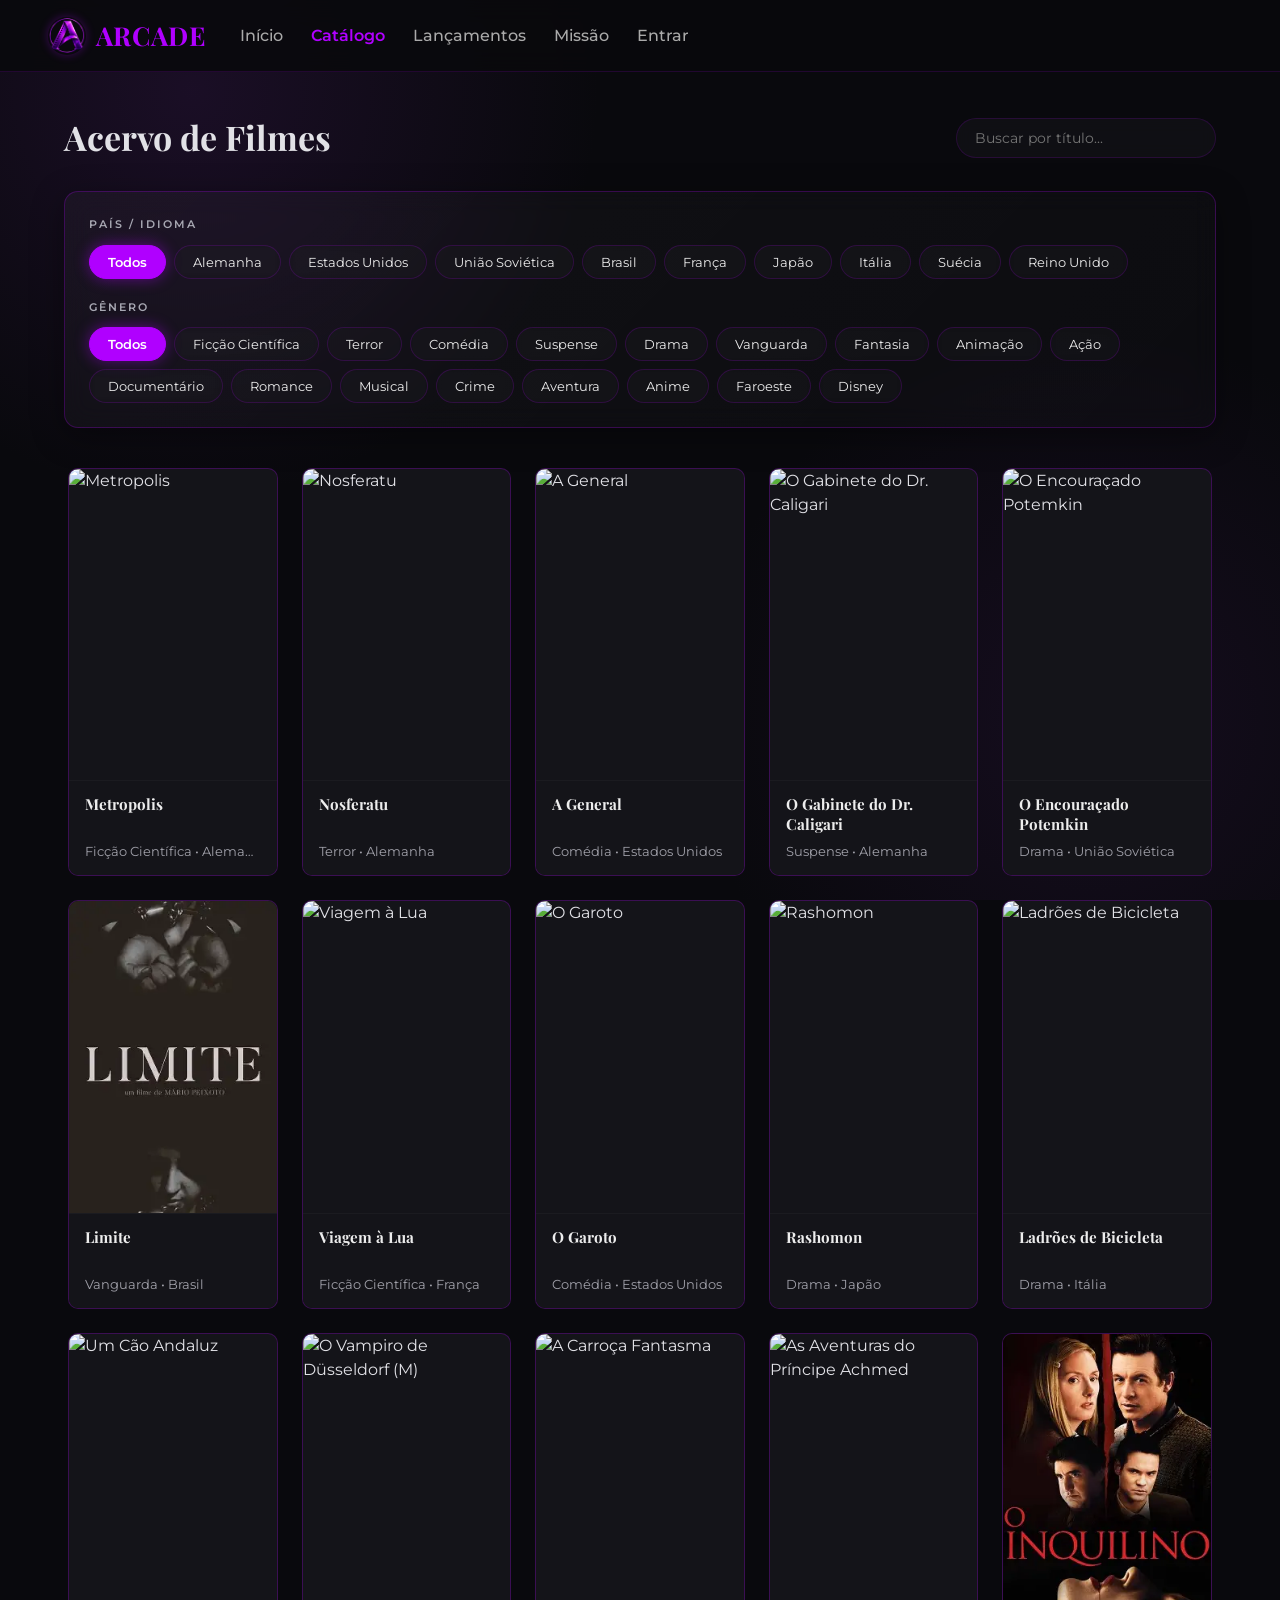
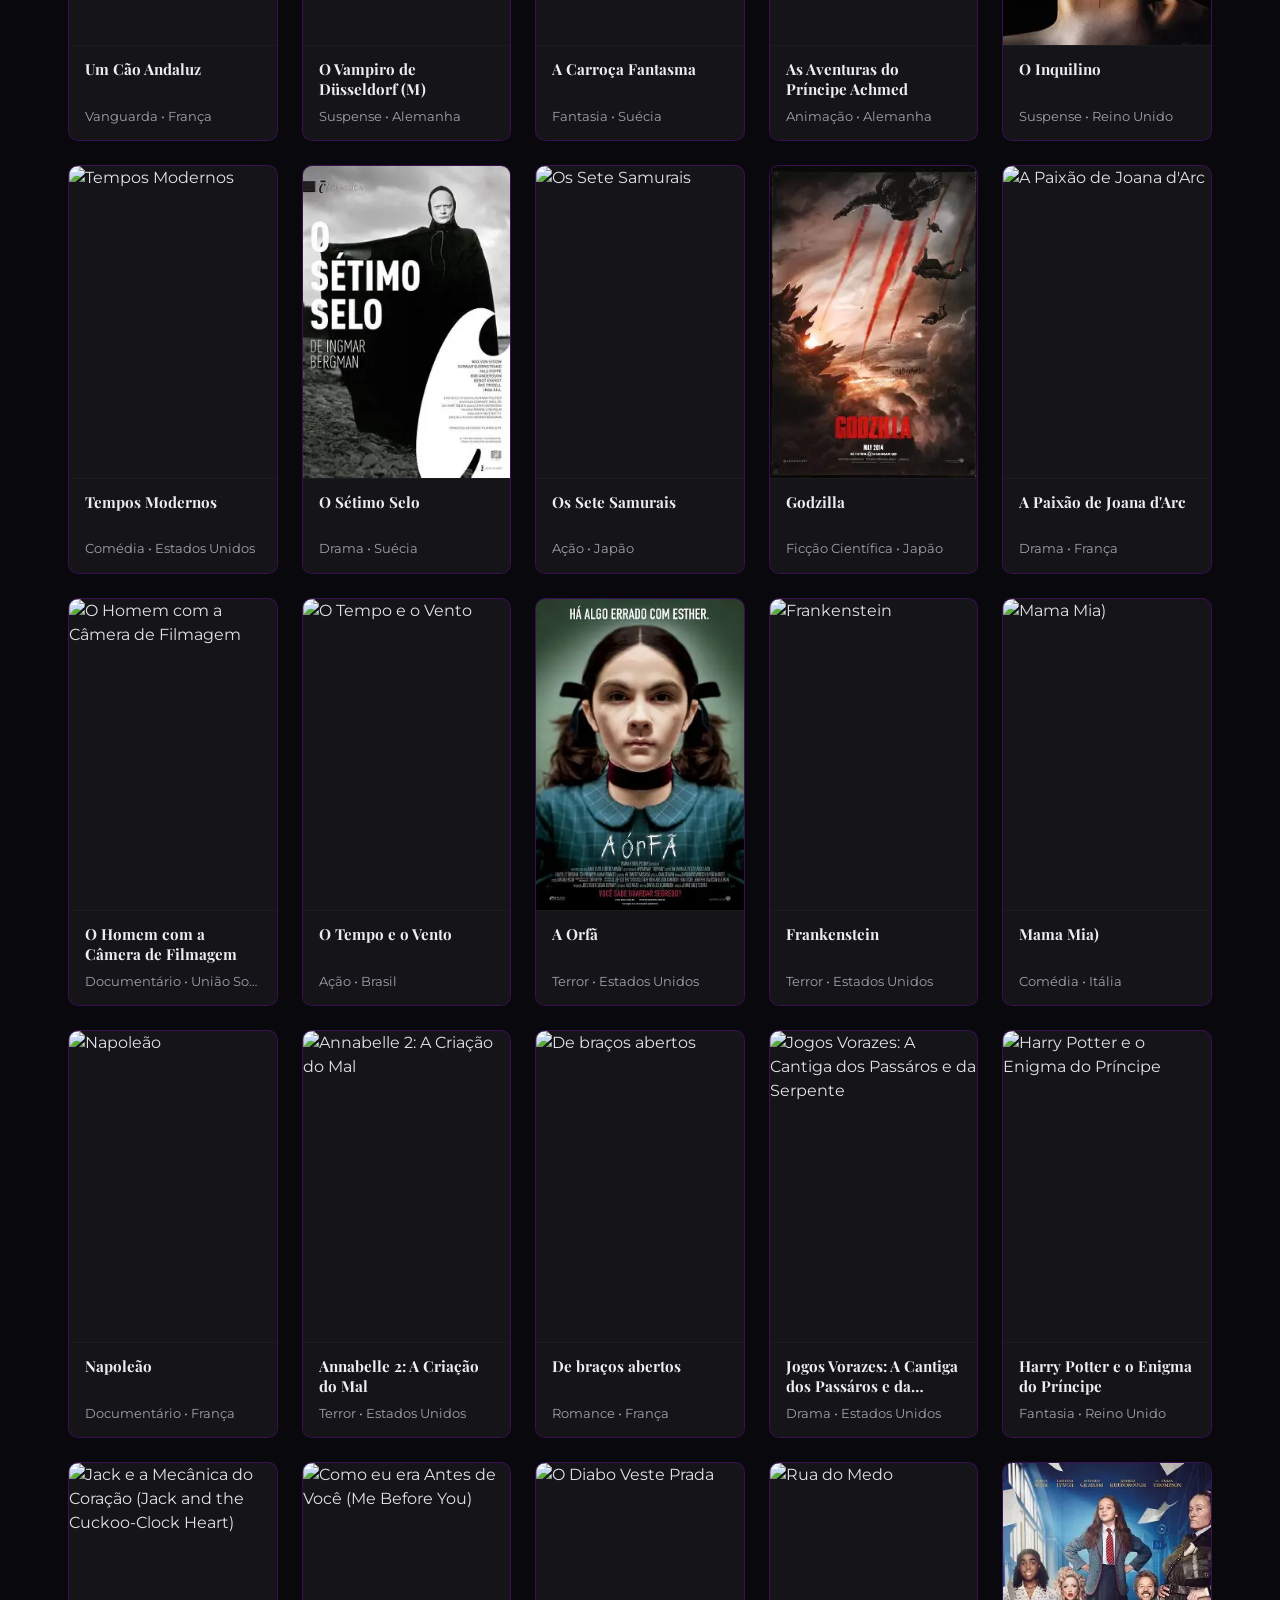
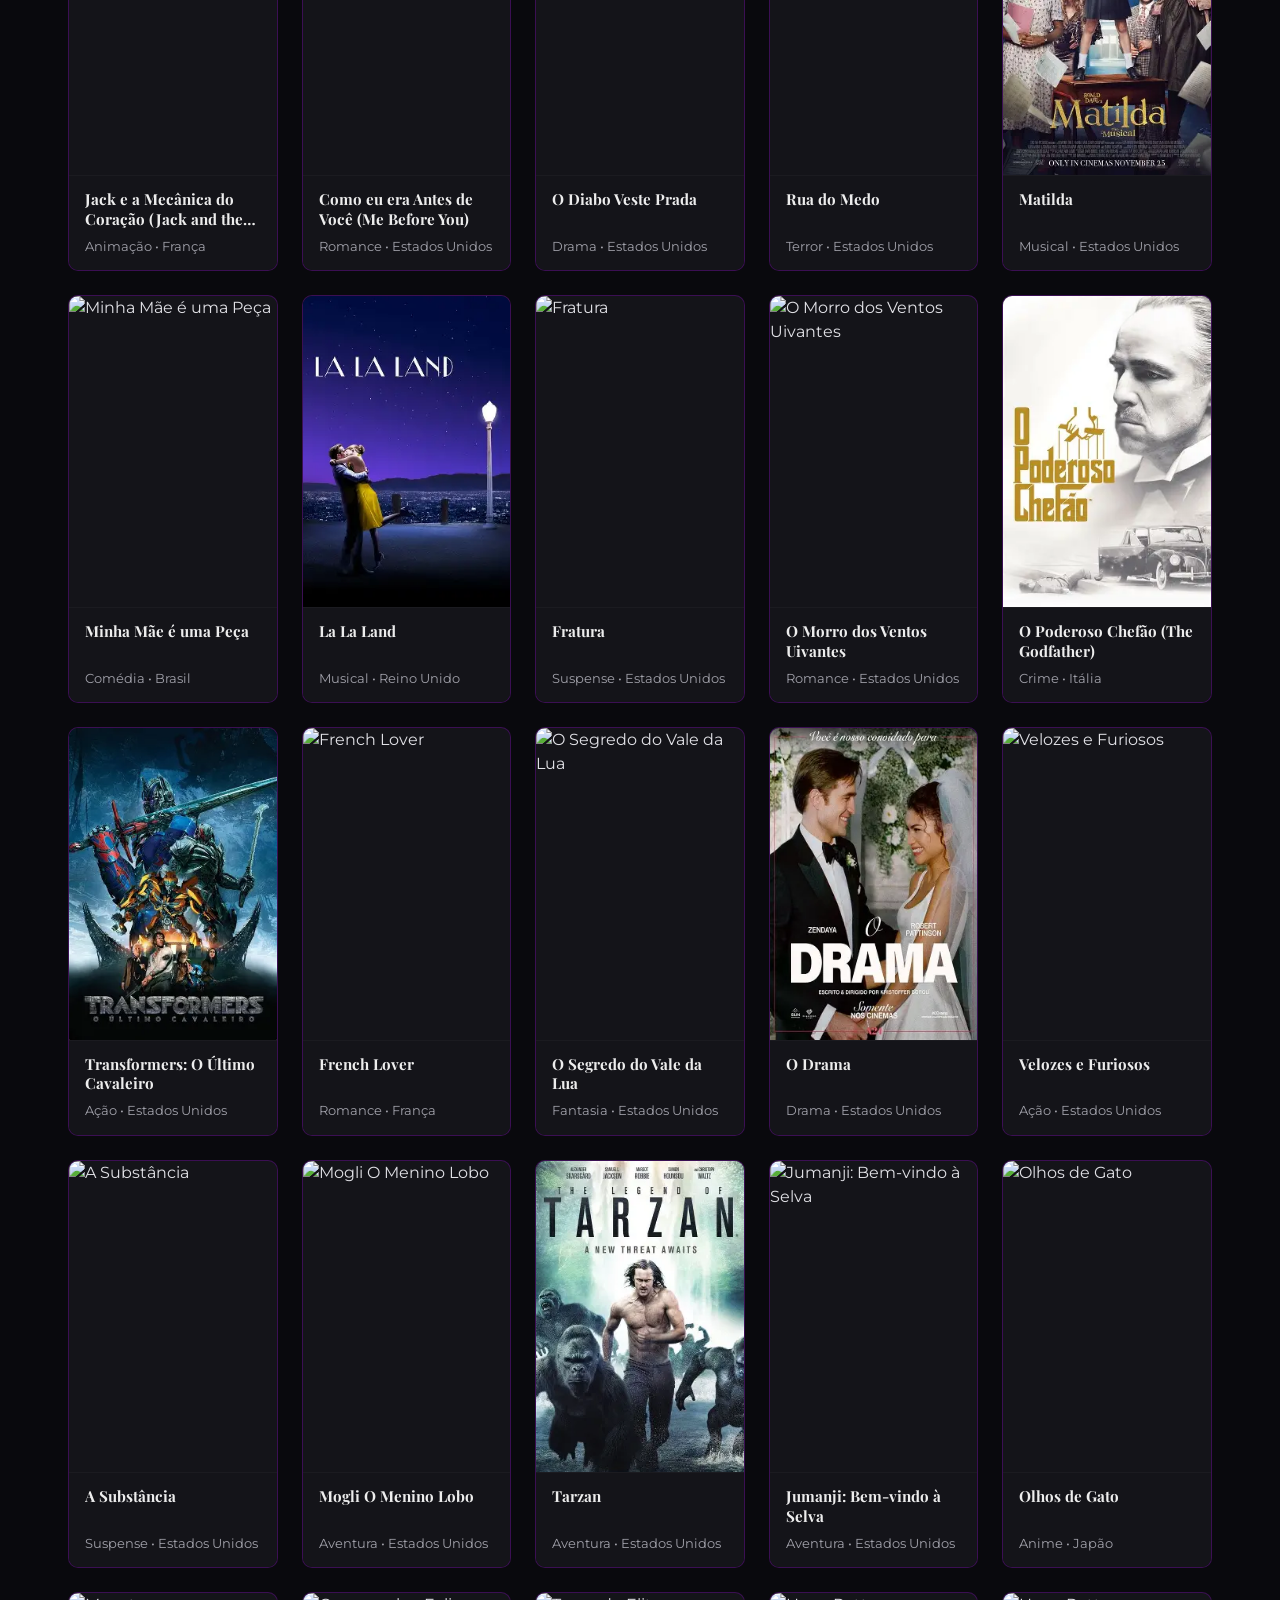
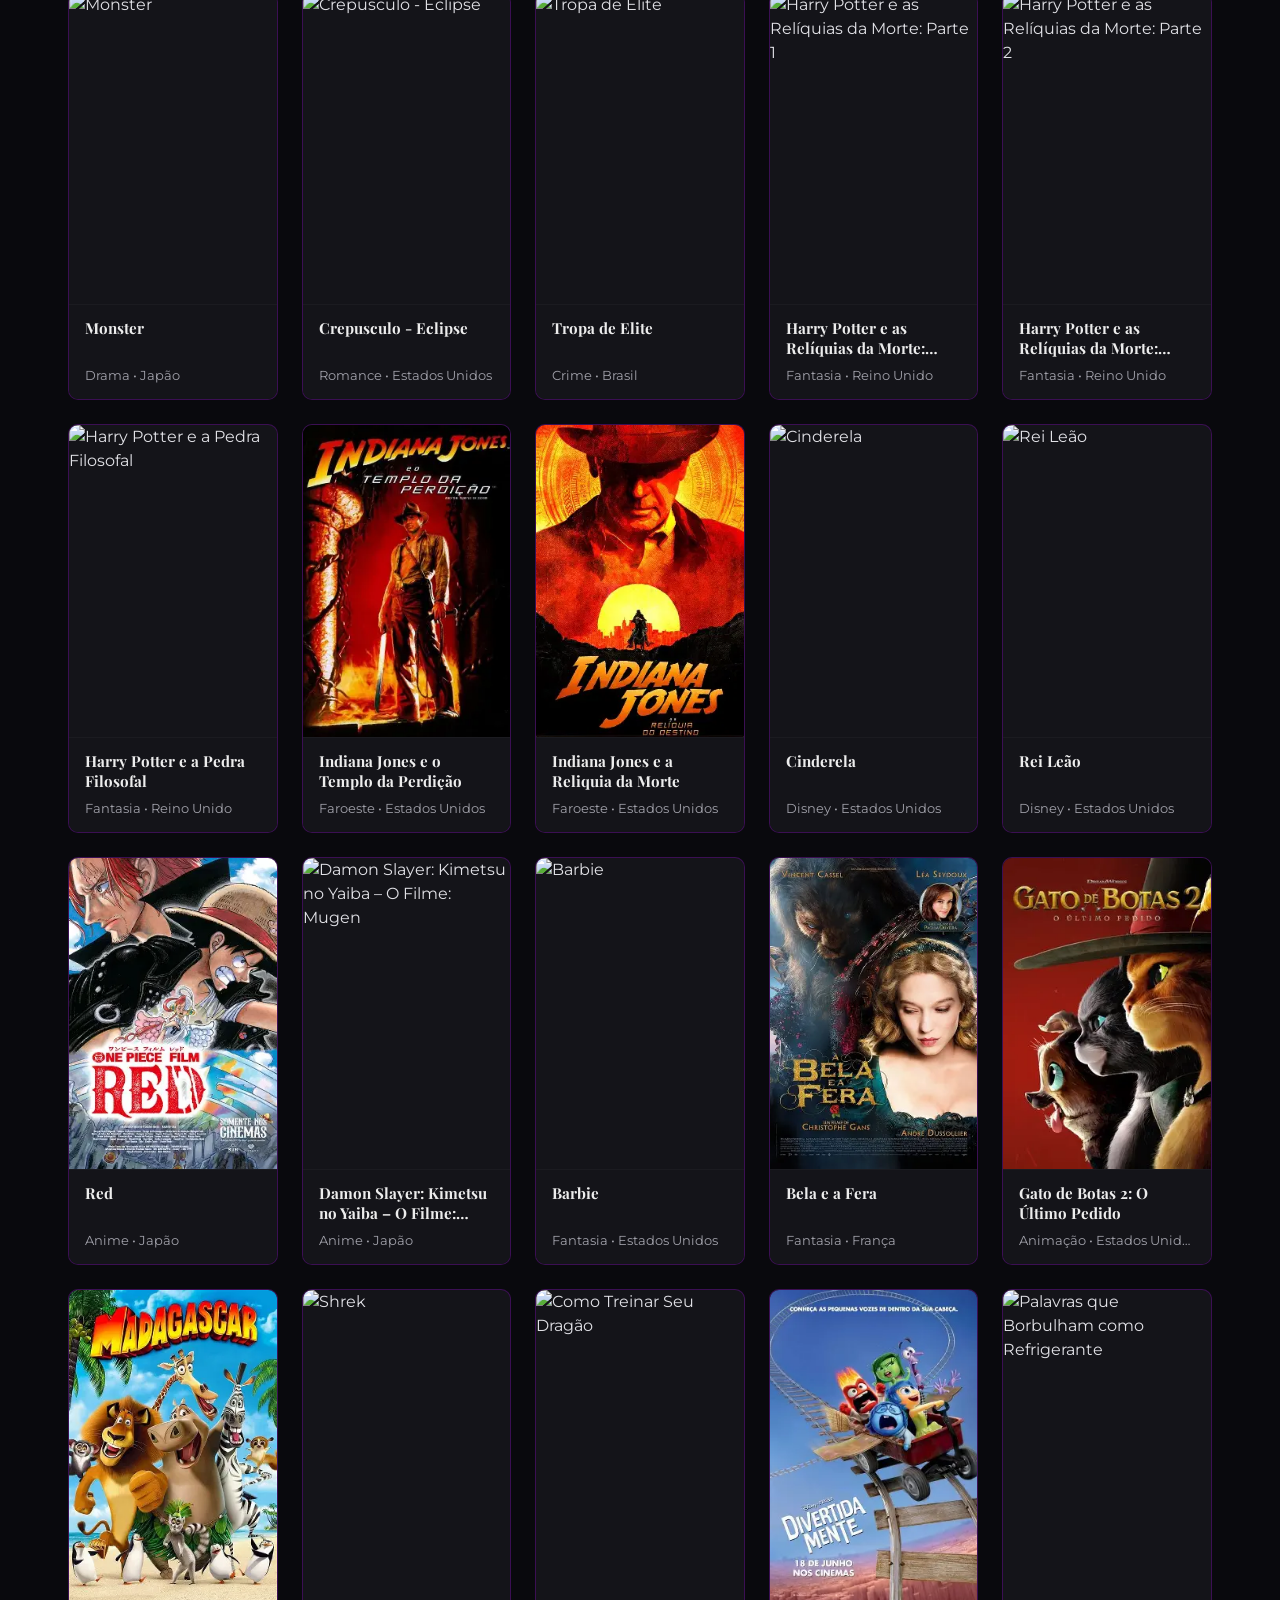
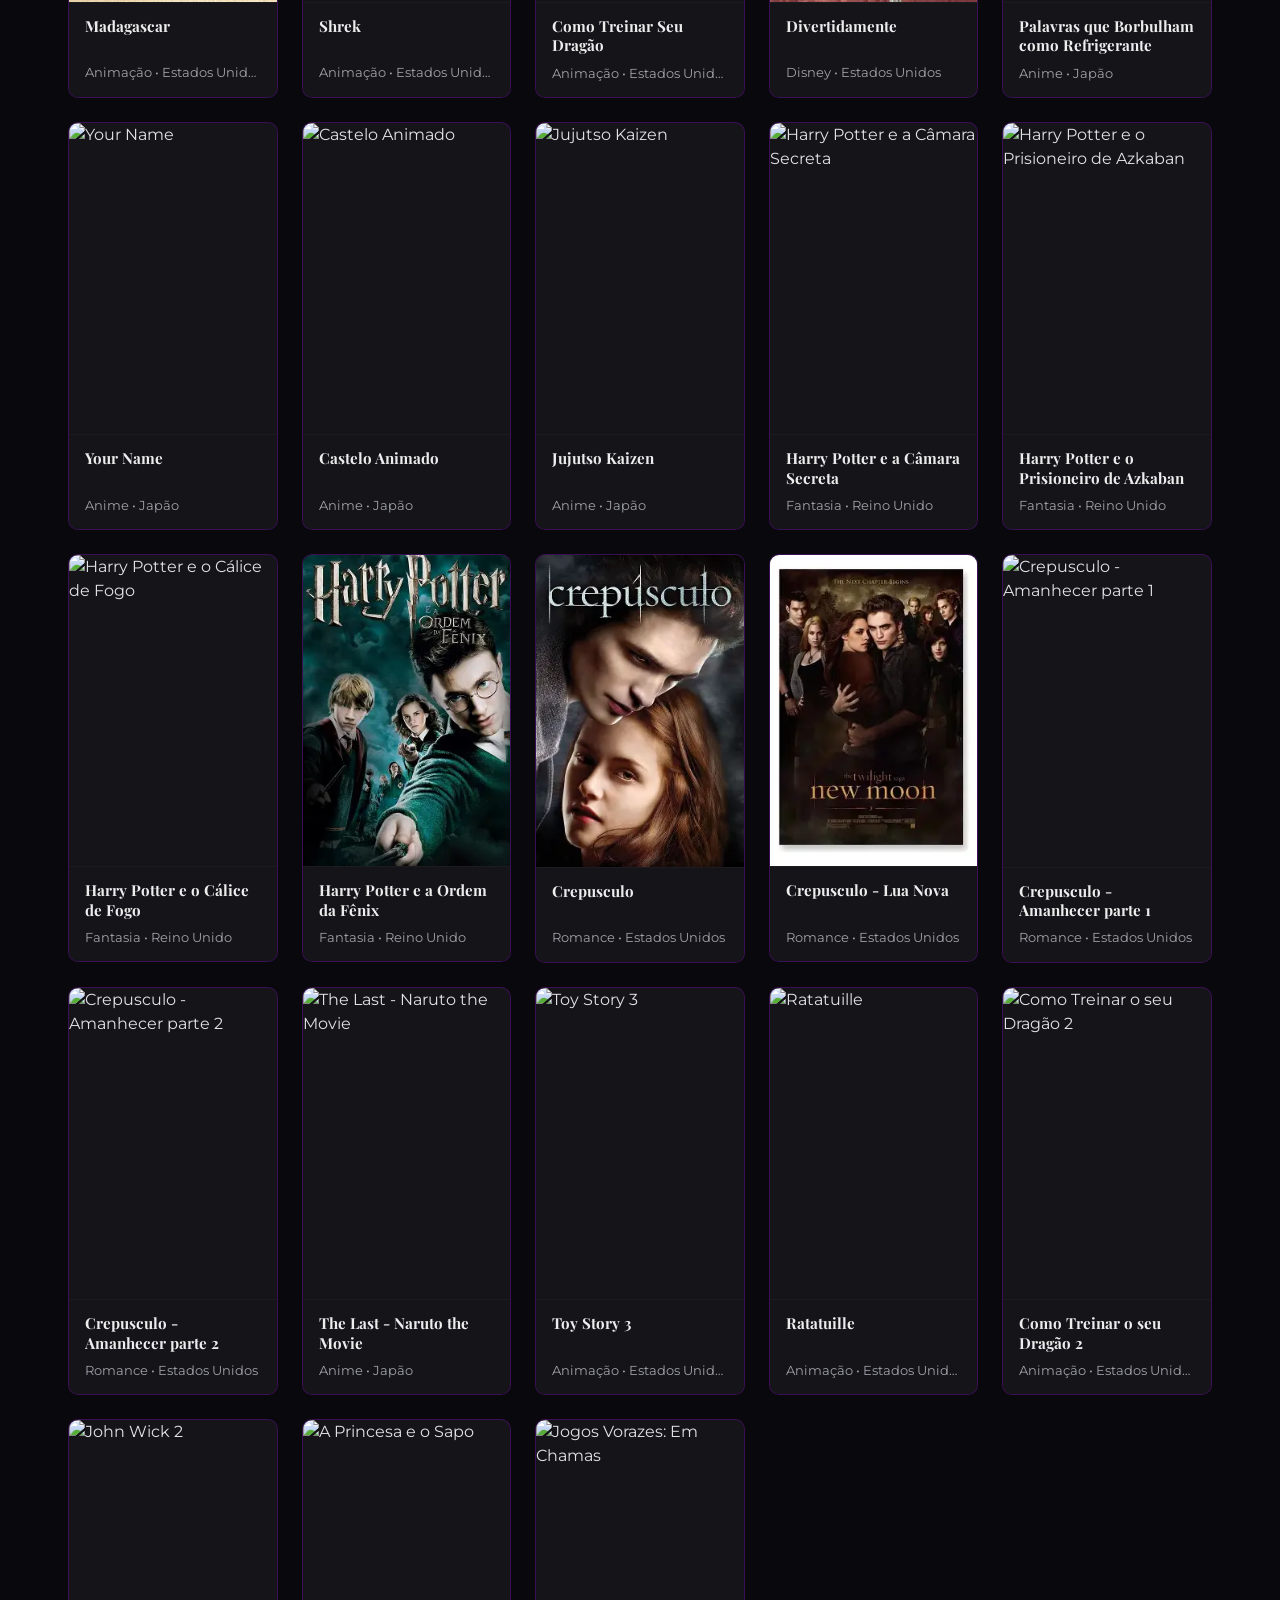
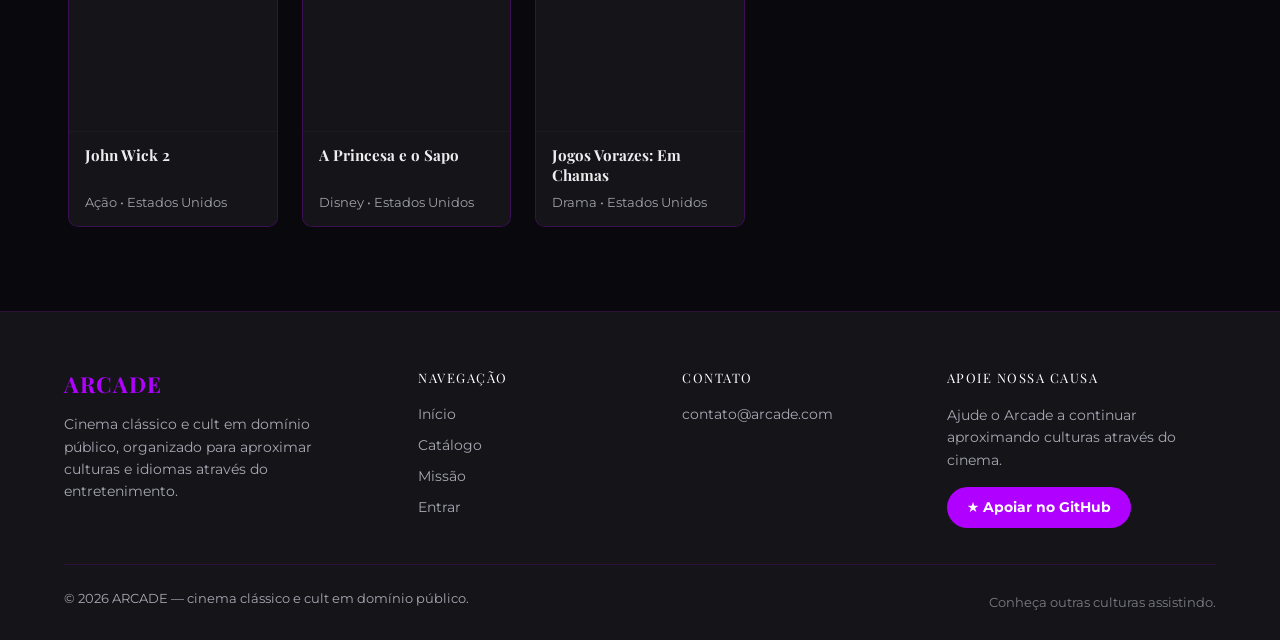
==== commit 15a85b7a: "Adiciona pagina de lancamento e atualiza paginas existentes" ====
--- a/catalogo.html
+++ b/catalogo.html
@@ -23,6 +23,7 @@
     <nav class="menu">
       <a href="index.html">Início</a>
       <a href="catalogo.html" class="ativo">Catálogo</a>
+      <a href="lancamento.html">Lançamentos</a>
       <a href="sobre.html">Missão</a>
       <a href="perfil.html" class="link-conta">Minha Conta</a>
     </nav>
--- a/css/estilo.css
+++ b/css/estilo.css
@@ -1034,4 +1034,4 @@
   margin-top: 4px;
   font-size: 13px;
   opacity: 0.7;
-}+}
